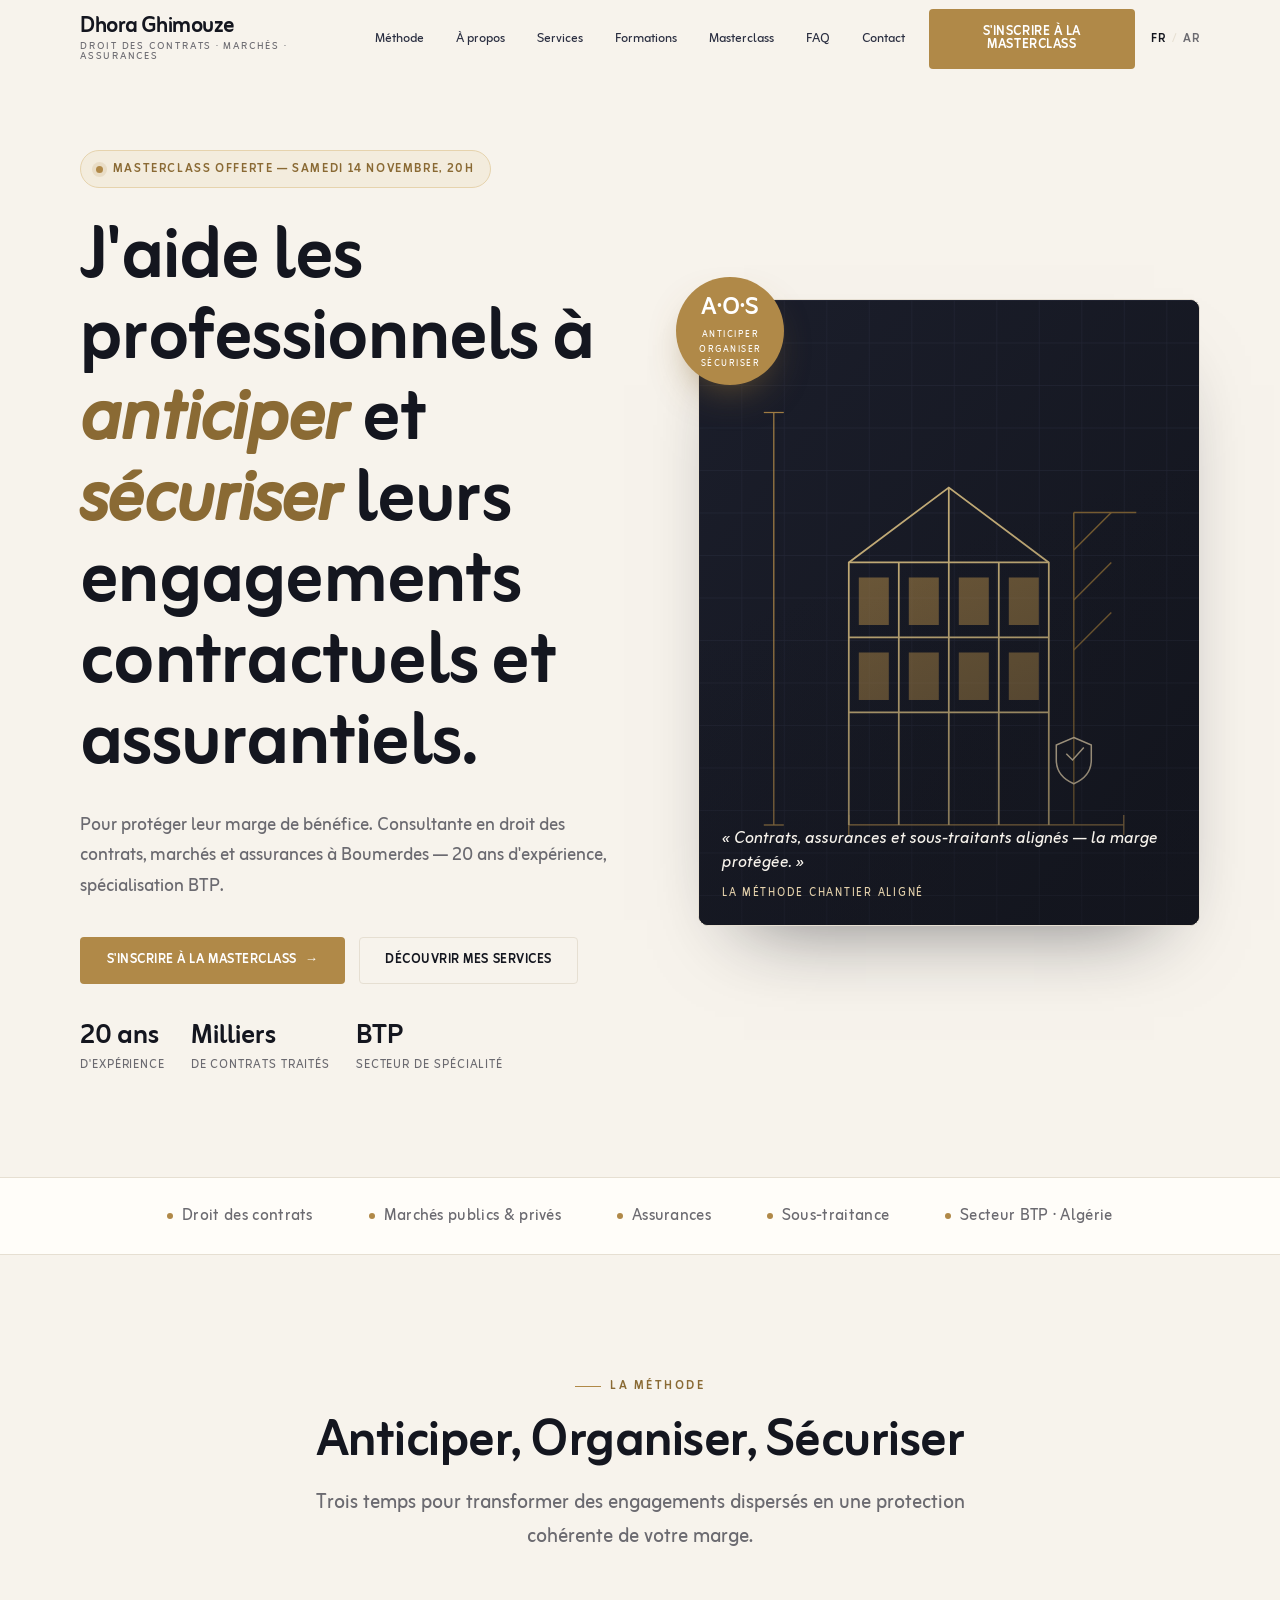
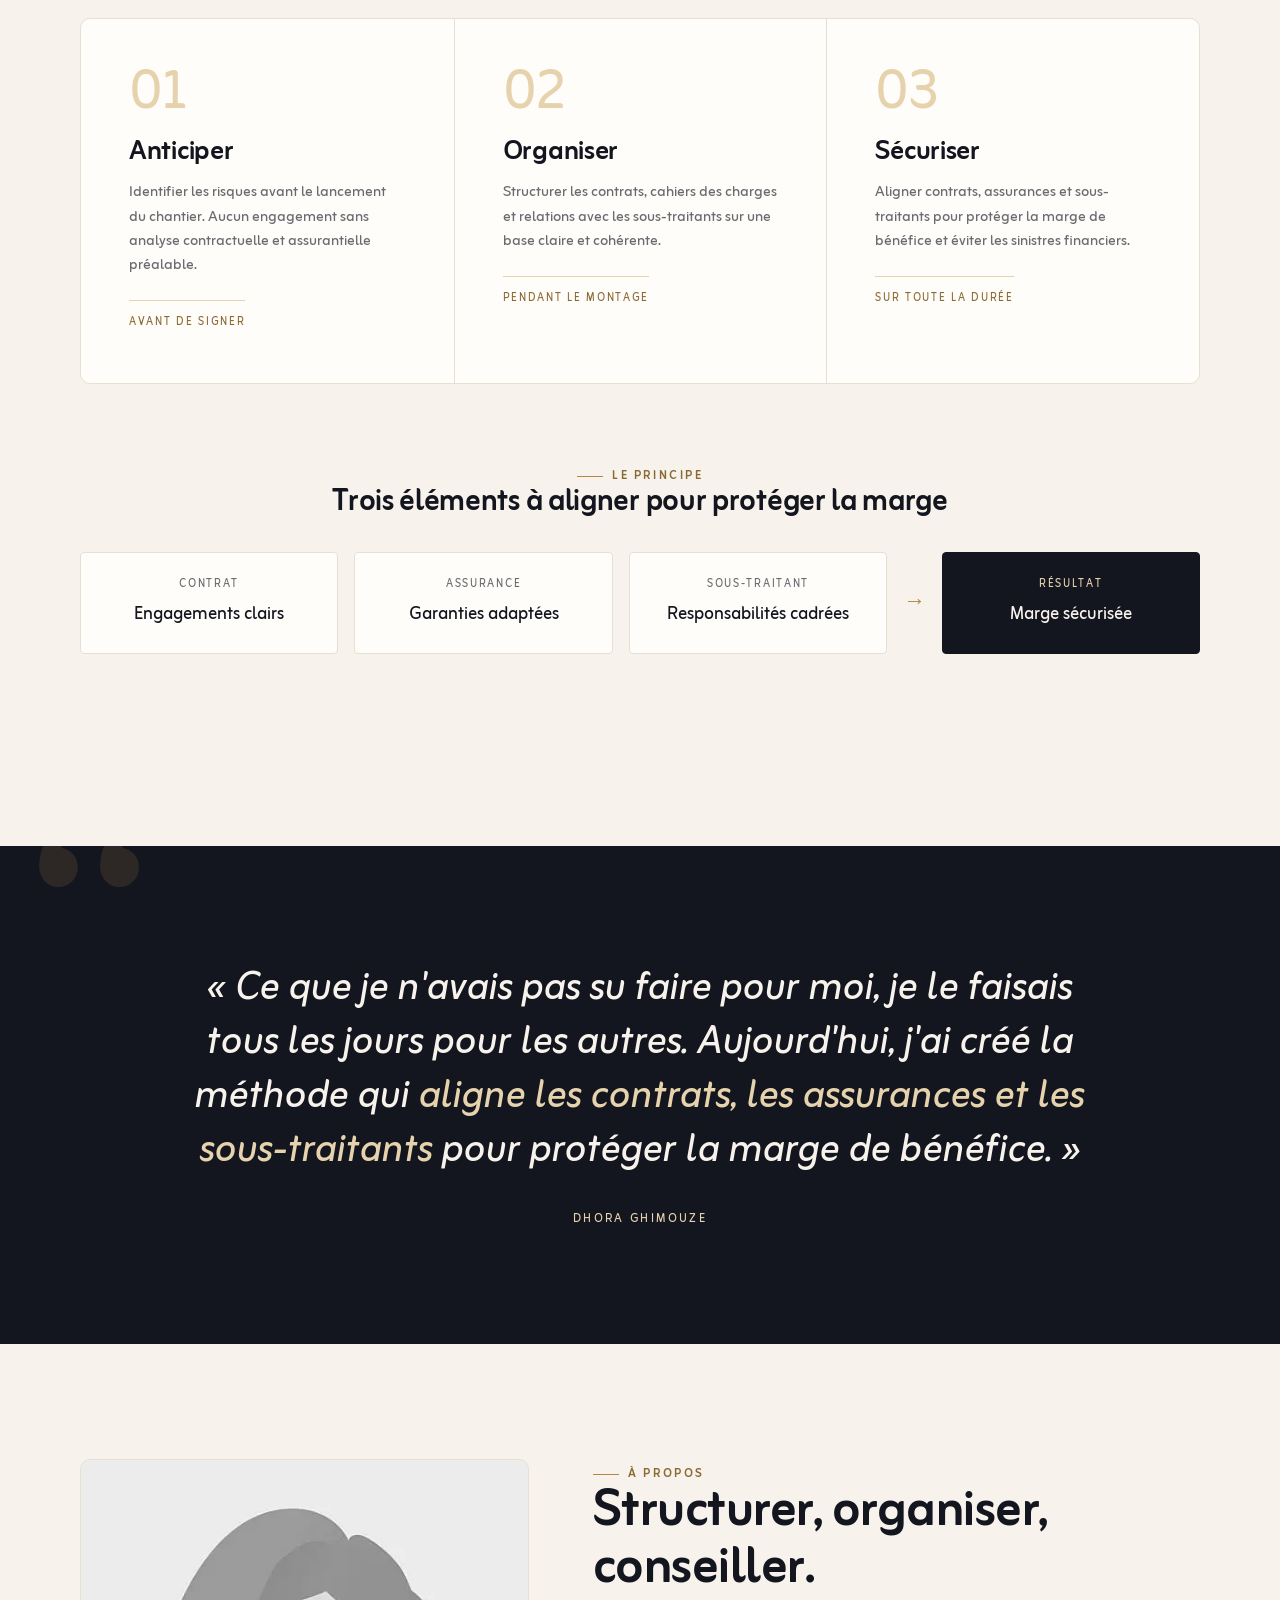
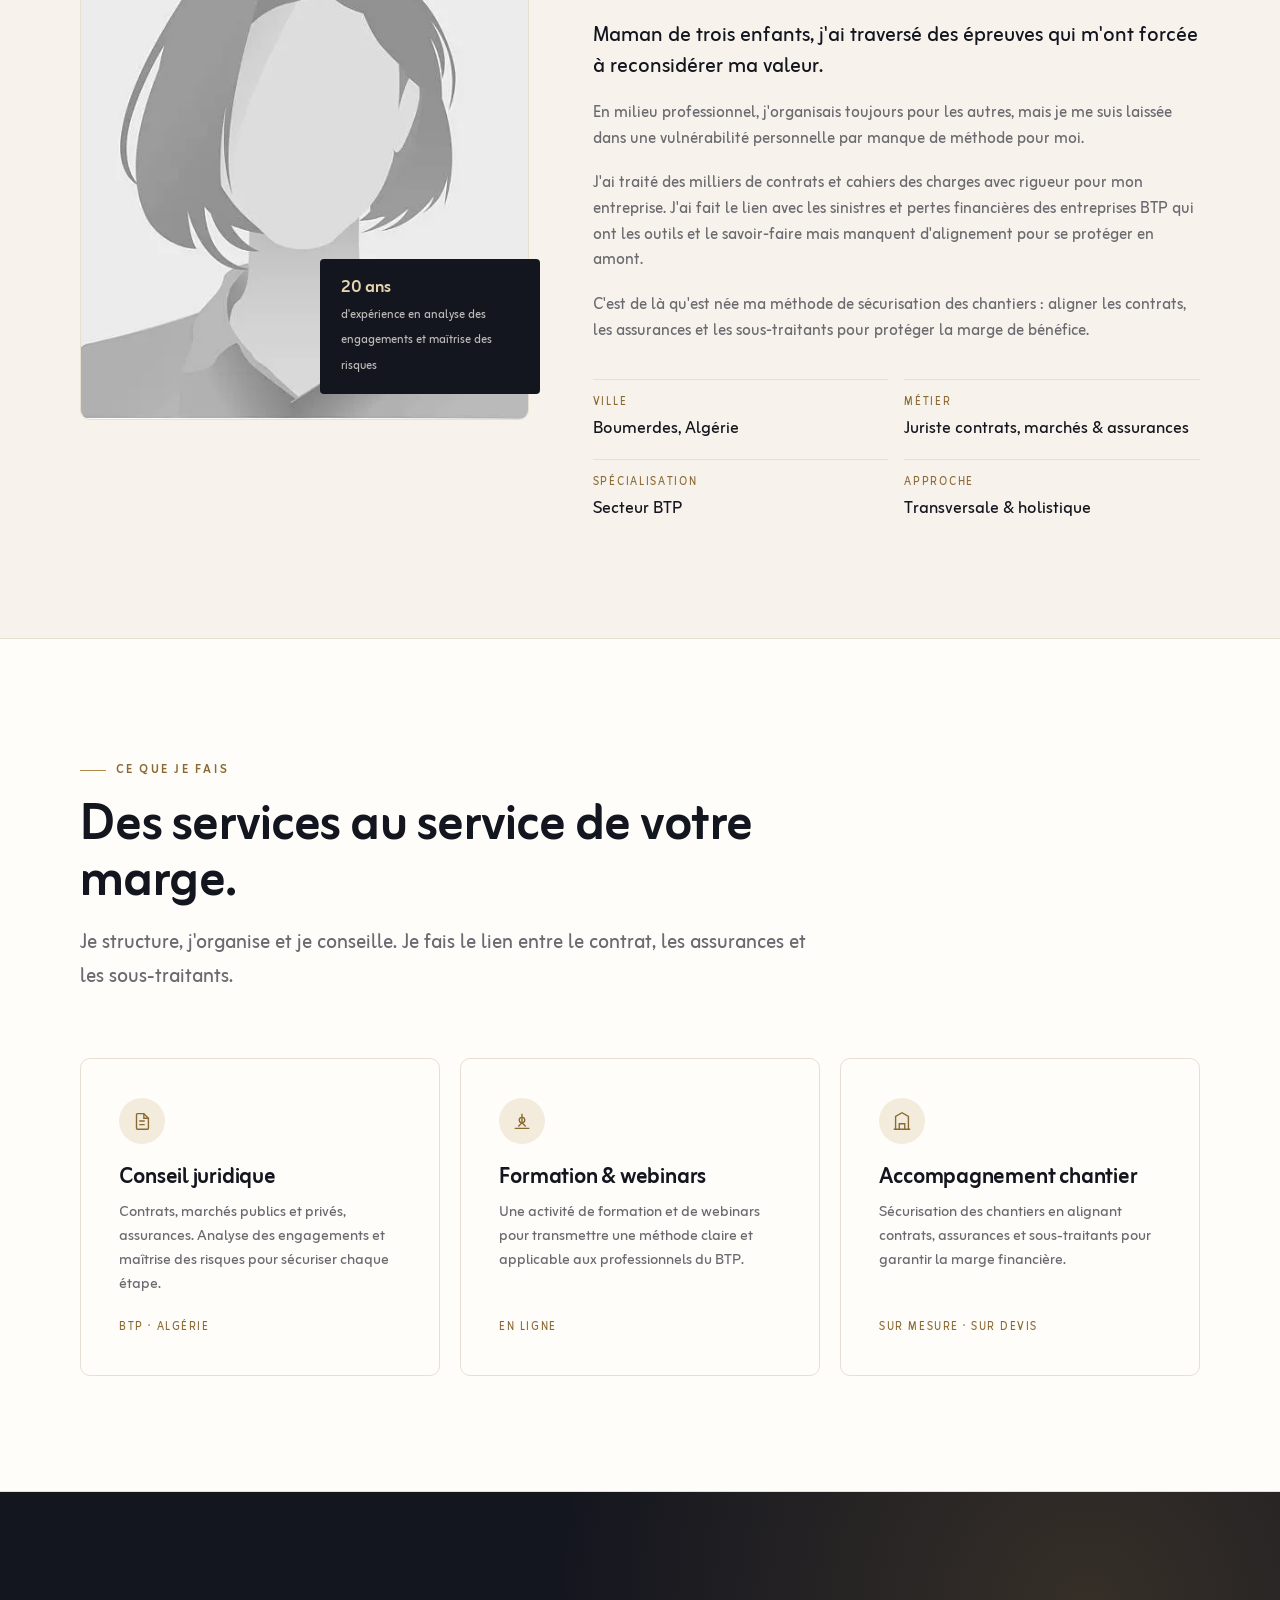
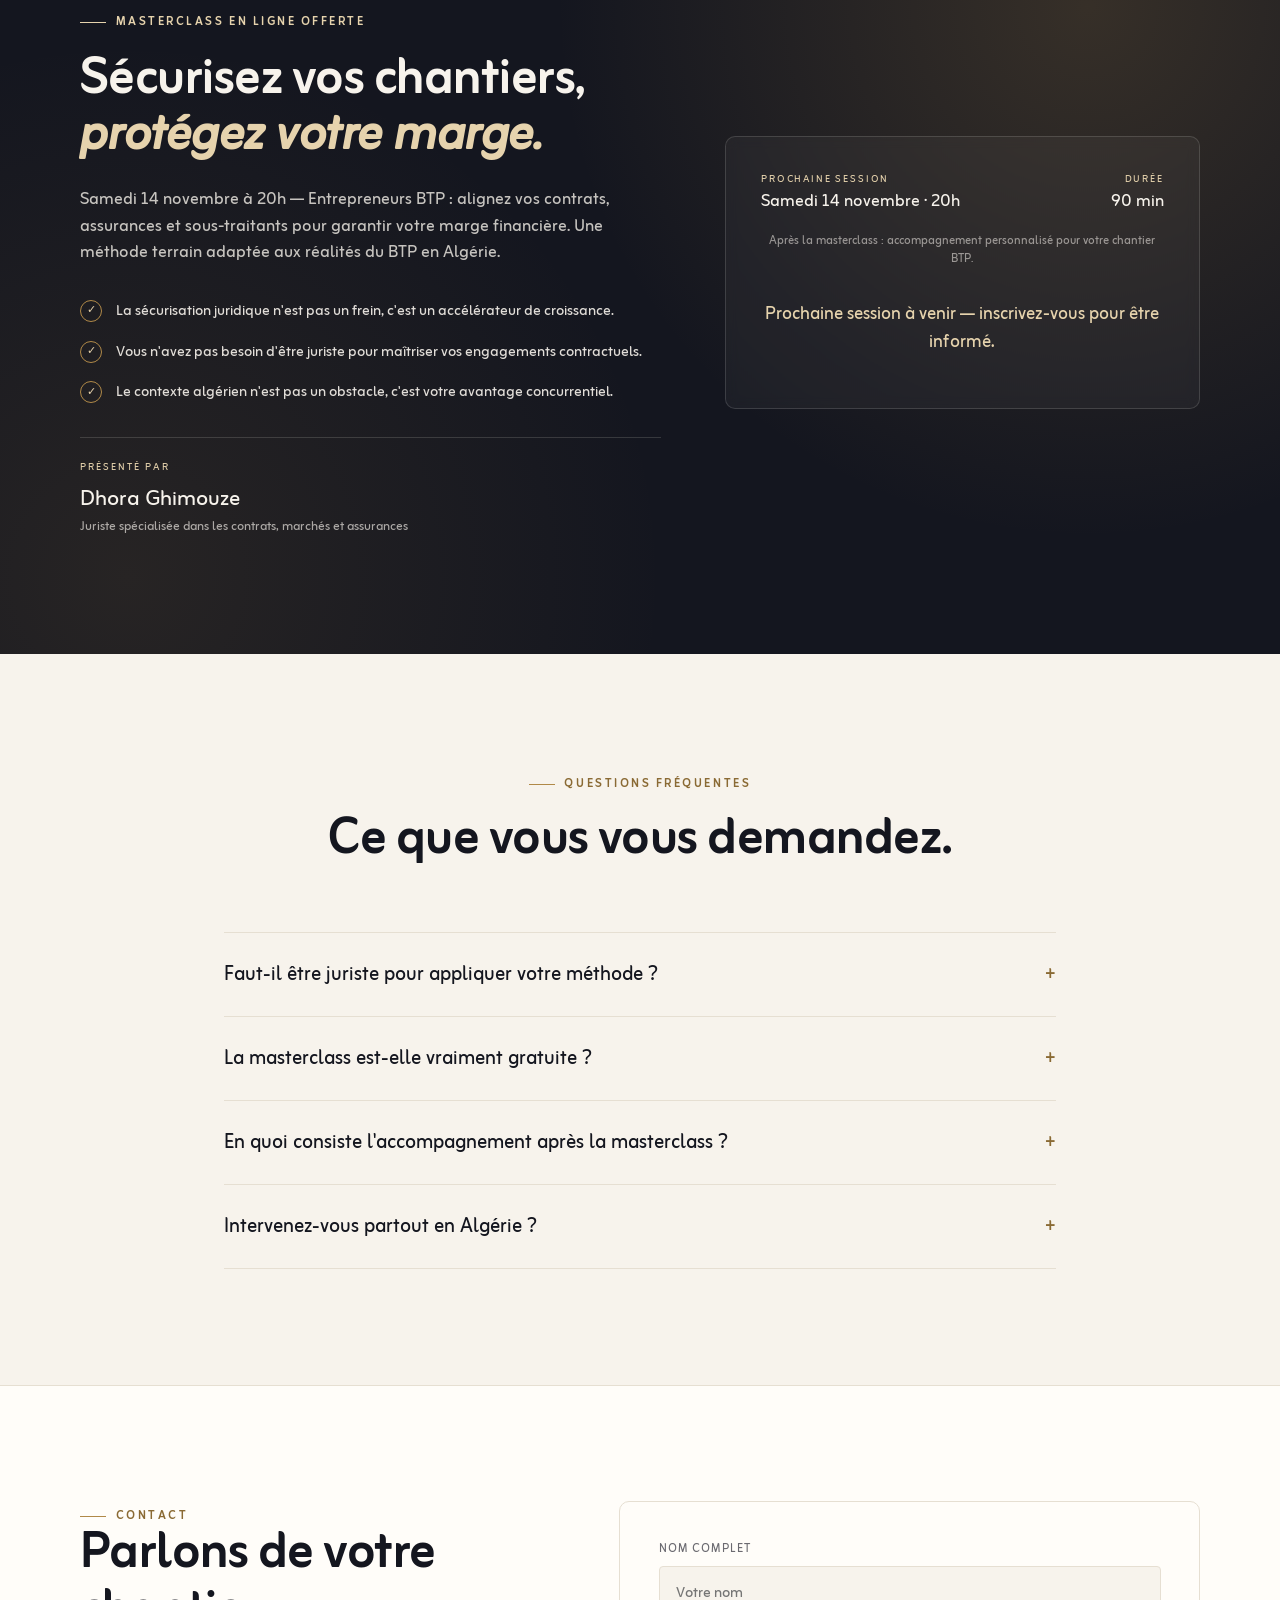
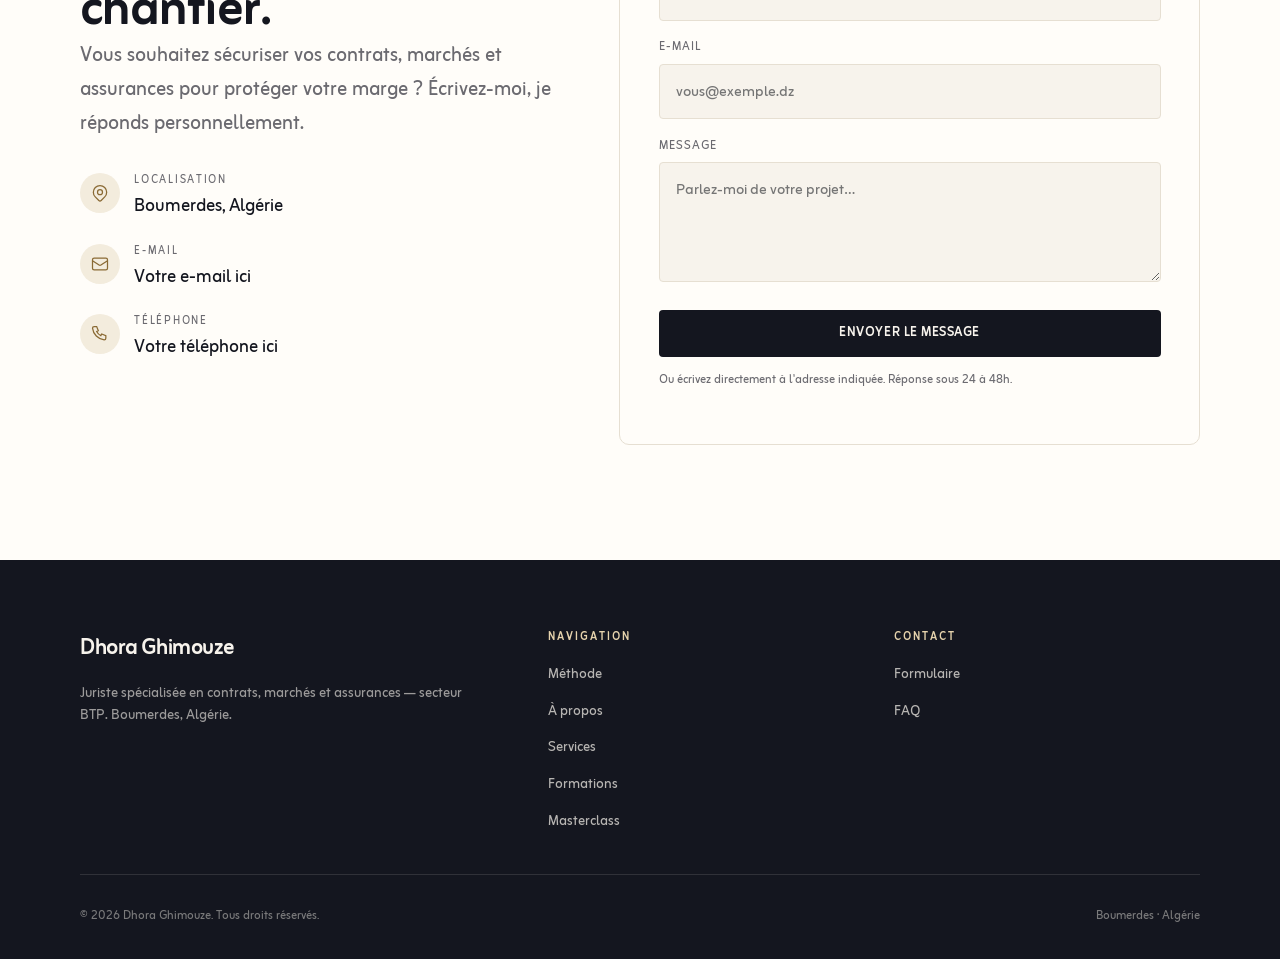
==== index.html @ 2c088ec6 "Initial commit: Dhora Ghimouze website (FR/AR)" ====
<!DOCTYPE html>
<html lang="fr">
<head>
  <meta charset="UTF-8">
  <meta name="viewport" content="width=device-width, initial-scale=1.0">
  <title>Dhora Ghimouze — Juriste contrats, marchés et assurances | Boumerdes, Algérie</title>
  <meta name="description" content="Consultante en droit des contrats, marchés et assurances. 20 ans d'expérience. Méthode Anticiper, Organiser, Sécuriser pour protéger votre marge bénéficiaire dans le BTP.">
  <meta name="author" content="Dhora Ghimouze">
  <meta name="robots" content="index, follow">

  <!-- Open Graph -->
  <meta property="og:type" content="website">
  <meta property="og:locale" content="fr_FR">
  <meta property="og:title" content="Dhora Ghimouze — Juriste contrats, marchés et assurances">
  <meta property="og:description" content="Consultante en droit des contrats, marchés et assurances. 20 ans d'expérience. Méthode Anticiper, Organiser, Sécuriser pour protéger votre marge dans le BTP.">
  <meta property="og:url" content="https://dhora-website.pages.dev/">
  <meta property="og:site_name" content="Dhora Ghimouze">

  <!-- Twitter -->
  <meta name="twitter:card" content="summary_large_image">
  <meta name="twitter:title" content="Dhora Ghimouze — Juriste contrats, marchés et assurances">
  <meta name="twitter:description" content="Consultante en droit des contrats, marchés et assurances. 20 ans d'expérience. Méthode terrain pour le BTP.">

  <link rel="alternate" hreflang="fr" href="index.html">
  <link rel="alternate" hreflang="ar" href="ar.html">

  <link rel="preconnect" href="https://fonts.googleapis.com">
  <link rel="preconnect" href="https://fonts.gstatic.com" crossorigin>
  <link href="https://fonts.googleapis.com/css2?family=Zain:ital,wght@0,200;0,300;0,400;0,700;0,800;0,900;1,300;1,400&display=swap" rel="stylesheet">
  <link rel="stylesheet" href="css/style.css">
  <link rel="icon" type="image/svg+xml" href="data:image/svg+xml,%3Csvg xmlns='http://www.w3.org/2000/svg' viewBox='0 0 100 100'%3E%3Crect width='100' height='100' rx='14' fill='%2314161f'/%3E%3Ctext x='50' y='50' text-anchor='middle' dominant-baseline='central' font-family='Georgia,serif' font-size='58' fill='%23b08948'%3ED%3C/text%3E%3C/svg%3E">

  <script type="application/ld+json">
  {
    "@context": "https://schema.org",
    "@type": "LegalService",
    "name": "Dhora Ghimouze",
    "description": "Consultante en droit des contrats, marchés et assurances. 20 ans d'expérience. Spécialisation secteur BTP. Méthode Anticiper, Organiser, Sécuriser.",
    "url": "https://dhora-website.pages.dev/",
    "address": { "@type": "PostalAddress", "addressLocality": "Boumerdes", "addressCountry": "DZ" },
    "areaServed": "DZ",
    "founder": {
      "@type": "Person",
      "name": "Dhora Ghimouze",
      "jobTitle": "Juriste spécialisée en contrats, marchés et assurances"
    }
  }
  </script>
</head>
<body>

  <a href="#main" class="sr-only">Aller au contenu principal</a>

  <!-- ================= HEADER ================= -->
  <header class="site-header" id="site-header">
    <div class="wrap">
      <div class="nav-inner">
        <a href="#top" class="brand" aria-label="Dhora Ghimouze — accueil">
          <span class="brand-name">Dhora Ghimouze</span>
          <span class="brand-tag">Droit des contrats · Marchés · Assurances</span>
        </a>

        <nav class="nav-links" aria-label="Navigation principale">
          <a href="#methode">Méthode</a>
          <a href="#apropos">À propos</a>
          <a href="#services">Services</a>
          <a href="formations.html">Formations</a>
          <a href="#masterclass">Masterclass</a>
          <a href="#faq">FAQ</a>
          <a href="#contact">Contact</a>
        </nav>

        <div class="nav-actions">
          <a href="#masterclass" class="btn btn-gold nav-cta">S'inscrire à la masterclass</a>
          <div class="lang-switch" role="group" aria-label="Langue / اللغة">
            <span class="lang active" aria-current="true">FR</span>
            <span class="lang-sep" aria-hidden="true">/</span>
            <a href="ar.html" class="lang" lang="ar" hreflang="ar">AR</a>
          </div>
          <button class="menu-toggle" id="menu-open" aria-label="Ouvrir le menu" aria-expanded="false" aria-controls="mobile-menu">
            <svg width="22" height="22" fill="none" stroke="currentColor" stroke-width="1.6" viewBox="0 0 24 24"><path stroke-linecap="round" d="M4 7h16M4 12h16M4 17h16"/></svg>
          </button>
        </div>
      </div>
    </div>
  </header>

  <!-- ================= MOBILE MENU ================= -->
  <div class="mobile-menu" id="mobile-menu" aria-hidden="true">
    <div class="mobile-menu-inner">
      <button class="mobile-close" id="menu-close" aria-label="Fermer le menu">
        <svg width="22" height="22" fill="none" stroke="currentColor" stroke-width="1.6" viewBox="0 0 24 24"><path stroke-linecap="round" d="M6 6l12 12M18 6L6 18"/></svg>
      </button>
      <nav aria-label="Navigation mobile">
        <a href="#methode">Méthode <span aria-hidden="true">→</span></a>
        <a href="#apropos">À propos <span aria-hidden="true">→</span></a>
        <a href="#services">Services <span aria-hidden="true">→</span></a>
        <a href="formations.html">Formations <span aria-hidden="true">→</span></a>
        <a href="#masterclass">Masterclass <span aria-hidden="true">→</span></a>
        <a href="#faq">FAQ <span aria-hidden="true">→</span></a>
        <a href="#contact">Contact <span aria-hidden="true">→</span></a>
      </nav>
      <div class="mobile-foot">
        <a href="#masterclass" class="btn btn-gold btn-block" data-close> S'inscrire à la masterclass</a>
        <div class="lang-switch" style="margin-top:1.4rem" role="group" aria-label="Langue / اللغة">
          <span class="lang active" aria-current="true">FR</span>
          <span class="lang-sep" aria-hidden="true">/</span>
          <a href="ar.html" class="lang" lang="ar" hreflang="ar">AR</a>
        </div>
        <p style="margin-top:1.4rem">Boumerdes · Algérie</p>
      </div>
    </div>
  </div>

  <main id="main">
    <span id="top"></span>

    <!-- ================= HERO ================= -->
    <section class="hero">
      <div class="wrap">
        <div class="hero-grid">
          <div class="hero-copy">
            <span class="hero-badge"><span class="dot"></span> Masterclass offerte — samedi 14 novembre, 20h</span>
            <h1>J'aide les professionnels à <em>anticiper</em> et <em>sécuriser</em> leurs engagements contractuels et assurantiels.</h1>
            <p class="hero-lead">Pour protéger leur marge de bénéfice. Consultante en droit des contrats, marchés et assurances à Boumerdes — 20 ans d'expérience, spécialisation BTP.</p>
            <div class="hero-actions">
              <a href="#masterclass" class="btn btn-gold">S'inscrire à la masterclass <span class="arrow" aria-hidden="true">→</span></a>
              <a href="#services" class="btn btn-ghost">Découvrir mes services</a>
            </div>
            <div class="hero-meta">
              <div class="hero-stat"><strong>20 ans</strong><span>d'expérience</span></div>
              <div class="hero-stat"><strong>Milliers</strong><span>de contrats traités</span></div>
              <div class="hero-stat"><strong>BTP</strong><span>secteur de spécialité</span></div>
            </div>
          </div>

          <div class="hero-visual">
            <div class="seal"><strong>A·O·S</strong><span>Anticiper<br>Organiser<br>Sécuriser</span></div>
            <div class="frame">
              <!-- Custom SVG architectural blueprint (no external image) -->
              <svg viewBox="0 0 400 500" width="100%" height="100%" role="img" aria-label="Dessin technique d'architecture évoquant la sécurisation des chantiers" preserveAspectRatio="xMidYMid slice">
                <defs>
                  <linearGradient id="bg" x1="0" y1="0" x2="1" y2="1">
                    <stop offset="0" stop-color="#1b1e2b"/>
                    <stop offset="1" stop-color="#12141c"/>
                  </linearGradient>
                  <pattern id="grid" width="34" height="34" patternUnits="userSpaceOnUse">
                    <path d="M34 0H0V34" fill="none" stroke="#2a2e40" stroke-width="1"/>
                  </pattern>
                </defs>
                <rect width="400" height="500" fill="url(#bg)"/>
                <rect width="400" height="500" fill="url(#grid)" opacity="0.55"/>

                <!-- dimension / measurement lines -->
                <g stroke="#b08948" stroke-width="1" opacity="0.9">
                  <line x1="60" y1="90" x2="60" y2="420"/>
                  <line x1="52" y1="90" x2="68" y2="90"/>
                  <line x1="52" y1="420" x2="68" y2="420"/>
                  <line x1="120" y1="420" x2="340" y2="420"/>
                  <line x1="120" y1="412" x2="120" y2="428"/>
                  <line x1="340" y1="412" x2="340" y2="428"/>
                </g>

                <!-- building elevation -->
                <g stroke="#c9b17a" stroke-width="1.4" fill="none" opacity="0.95">
                  <path d="M120 420 V210 L200 150 L280 210 V420"/>
                  <path d="M120 210 H280"/>
                  <path d="M200 150 V420"/>
                  <path d="M120 270 H280"/>
                  <path d="M120 330 H280"/>
                  <path d="M160 210 V420"/>
                  <path d="M240 210 V420"/>
                </g>
                <!-- windows -->
                <g fill="#b08948" opacity="0.55">
                  <rect x="128" y="222" width="24" height="38"/>
                  <rect x="168" y="222" width="24" height="38"/>
                  <rect x="208" y="222" width="24" height="38"/>
                  <rect x="248" y="222" width="24" height="38"/>
                  <rect x="128" y="282" width="24" height="38"/>
                  <rect x="168" y="282" width="24" height="38"/>
                  <rect x="208" y="282" width="24" height="38"/>
                  <rect x="248" y="282" width="24" height="38"/>
                </g>
                <!-- crane -->
                <g stroke="#8a6a34" stroke-width="1.2" fill="none" opacity="0.85">
                  <path d="M300 420 V170"/>
                  <path d="M300 170 H350"/>
                  <path d="M300 200 L330 170"/>
                  <path d="M300 240 L330 210"/>
                  <path d="M300 280 L330 250"/>
                </g>
                <!-- contract / shield motif -->
                <g stroke="#e6d3ad" stroke-width="1.2" fill="none" opacity="0.9">
                  <path d="M300 350 l14 6 v12 c0 10 -7 16 -14 19 c-7 -3 -14 -9 -14 -19 v-12 z"/>
                  <path d="M294 363 l5 5 l9 -10"/>
                </g>
              </svg>
              <div class="caption">
                <div class="q">« Contrats, assurances et sous-traitants alignés — la marge protégée. »</div>
                <div class="a">La méthode Chantier Aligné</div>
              </div>
            </div>
          </div>
        </div>
      </div>
    </section>

    <!-- ================= STRIP ================= -->
    <div class="strip">
      <div class="wrap">
        <span class="strip-item">Droit des contrats</span>
        <span class="strip-item">Marchés publics &amp; privés</span>
        <span class="strip-item">Assurances</span>
        <span class="strip-item">Sous-traitance</span>
        <span class="strip-item">Secteur BTP · Algérie</span>
      </div>
    </div>
    <!-- ================= METHOD ================= -->
    <section class="section" id="methode">
      <div class="wrap">
        <div class="section-head center reveal">
          <span class="eyebrow">La méthode</span>
          <h2>Anticiper, Organiser, Sécuriser</h2>
          <p class="lede">Trois temps pour transformer des engagements dispersés en une protection cohérente de votre marge.</p>
        </div>

        <div class="pillars reveal">
          <div class="pillar">
            <div class="num">01</div>
            <h3>Anticiper</h3>
            <p>Identifier les risques avant le lancement du chantier. Aucun engagement sans analyse contractuelle et assurantielle préalable.</p>
            <span class="tag">Avant de signer</span>
          </div>
          <div class="pillar">
            <div class="num">02</div>
            <h3>Organiser</h3>
            <p>Structurer les contrats, cahiers des charges et relations avec les sous-traitants sur une base claire et cohérente.</p>
            <span class="tag">Pendant le montage</span>
          </div>
          <div class="pillar">
            <div class="num">03</div>
            <h3>Sécuriser</h3>
            <p>Aligner contrats, assurances et sous-traitants pour protéger la marge de bénéfice et éviter les sinistres financiers.</p>
            <span class="tag">Sur toute la durée</span>
          </div>
        </div>

        <!-- Alignment diagram -->
        <div class="section-tight">
          <div class="section-head center reveal" style="margin-bottom:2rem">
            <span class="eyebrow">Le principe</span>
            <h3 style="font-size:clamp(1.4rem,2.4vw,1.9rem)">Trois éléments à aligner pour protéger la marge</h3>
          </div>
          <div class="diagram reveal">
            <div class="diagram-node"><div class="k">Contrat</div><div class="v">Engagements clairs</div></div>
            <div class="diagram-node"><div class="k">Assurance</div><div class="v">Garanties adaptées</div></div>
            <div class="diagram-node"><div class="k">Sous-traitant</div><div class="v">Responsabilités cadrées</div></div>
            <div class="diagram-arrow" aria-hidden="true">→</div>
            <div class="diagram-node result"><div class="k">Résultat</div><div class="v">Marge sécurisée</div></div>
          </div>
        </div>
      </div>
    </section>

    <!-- ================= QUOTE BAND ================= -->
    <section class="section quote-band">
      <div class="wrap">
        <blockquote class="reveal">
          « Ce que je n'avais pas su faire pour moi, je le faisais tous les jours pour les autres. Aujourd'hui, j'ai créé la méthode qui <em>aligne les contrats, les assurances et les sous-traitants</em> pour protéger la marge de bénéfice. »
        </blockquote>
        <div class="attr reveal">Dhora Ghimouze</div>
      </div>
    </section>

    <!-- ================= ABOUT ================= -->
    <section class="section" id="apropos">
      <div class="wrap">
        <div class="about-grid">
          <div class="portrait reveal">
            <div class="img-wrap">
              <img src="assets/portrait.webp" alt="Portrait de Dhora Ghimouze" loading="lazy" width="608" height="608">
            </div>
            <div class="badge">
              <strong>20 ans</strong>
              <span>d'expérience en analyse des engagements et maîtrise des risques</span>
            </div>
          </div>

          <div class="about-copy reveal">
            <span class="eyebrow">À propos</span>
            <h2>Structurer, organiser, conseiller.</h2>
            <p class="lead-in">Maman de trois enfants, j'ai traversé des épreuves qui m'ont forcée à reconsidérer ma valeur.</p>
            <p>En milieu professionnel, j'organisais toujours pour les autres, mais je me suis laissée dans une vulnérabilité personnelle par manque de méthode pour moi.</p>
            <p>J'ai traité des milliers de contrats et cahiers des charges avec rigueur pour mon entreprise. J'ai fait le lien avec les sinistres et pertes financières des entreprises BTP qui ont les outils et le savoir-faire mais manquent d'alignement pour se protéger en amont.</p>
            <p>C'est de là qu'est née ma méthode de sécurisation des chantiers : aligner les contrats, les assurances et les sous-traitants pour protéger la marge de bénéfice.</p>

            <div class="about-facts">
              <div class="fact"><div class="k">Ville</div><div class="v">Boumerdes, Algérie</div></div>
              <div class="fact"><div class="k">Métier</div><div class="v">Juriste contrats, marchés &amp; assurances</div></div>
              <div class="fact"><div class="k">Spécialisation</div><div class="v">Secteur BTP</div></div>
              <div class="fact"><div class="k">Approche</div><div class="v">Transversale &amp; holistique</div></div>
            </div>
          </div>
        </div>
      </div>
    </section>
    <!-- ================= SERVICES ================= -->
    <section class="section" id="services" style="background:var(--paper);border-top:1px solid var(--line);border-bottom:1px solid var(--line)">
      <div class="wrap">
        <div class="section-head reveal">
          <span class="eyebrow">Ce que je fais</span>
          <h2>Des services au service de votre marge.</h2>
          <p class="lede" style="margin-left:0">Je structure, j'organise et je conseille. Je fais le lien entre le contrat, les assurances et les sous-traitants.</p>
        </div>

        <div class="services">
          <article class="service reveal">
            <div class="ico" aria-hidden="true">
              <svg width="22" height="22" fill="none" stroke="currentColor" stroke-width="1.5" viewBox="0 0 24 24"><path d="M9 12h6M9 16h6M7 4h7l5 5v11a1 1 0 01-1 1H7a1 1 0 01-1-1V5a1 1 0 011-1z"/><path d="M14 4v5h5"/></svg>
            </div>
            <h3>Conseil juridique</h3>
            <p>Contrats, marchés publics et privés, assurances. Analyse des engagements et maîtrise des risques pour sécuriser chaque étape.</p>
            <div class="foot">BTP · Algérie</div>
          </article>

          <article class="service reveal">
            <div class="ico" aria-hidden="true">
              <svg width="22" height="22" fill="none" stroke="currentColor" stroke-width="1.5" viewBox="0 0 24 24"><path d="M12 14l4 4M12 14L8 18M12 14V4M4 20h16"/><path d="M12 14a3 3 0 100-6 3 3 0 000 6z"/></svg>
            </div>
            <h3>Formation &amp; webinars</h3>
            <p>Une activité de formation et de webinars pour transmettre une méthode claire et applicable aux professionnels du BTP.</p>
            <div class="foot">En ligne</div>
          </article>

          <article class="service reveal">
            <div class="ico" aria-hidden="true">
              <svg width="22" height="22" fill="none" stroke="currentColor" stroke-width="1.5" viewBox="0 0 24 24"><path d="M3 21h18M5 21V7l7-4 7 4v14M9 21v-6h6v6"/><path d="M9 11h.01M15 11h.01"/></svg>
            </div>
            <h3>Accompagnement chantier</h3>
            <p>Sécurisation des chantiers en alignant contrats, assurances et sous-traitants pour garantir la marge financière.</p>
            <div class="foot">Sur mesure · Sur devis</div>
          </article>
        </div>
      </div>
    </section>

    <!-- ================= MASTERCLASS ================= -->
    <section class="section masterclass" id="masterclass">
      <div class="wrap">
        <div class="mc-grid">
          <div class="reveal">
            <span class="eyebrow">Masterclass en ligne offerte</span>
            <h2>Sécurisez vos chantiers, <em>protégez votre marge.</em></h2>
            <p class="mc-lead">Samedi 14 novembre à 20h — Entrepreneurs BTP : alignez vos contrats, assurances et sous-traitants pour garantir votre marge financière. Une méthode terrain adaptée aux réalités du BTP en Algérie.</p>

            <ul class="learn-list">
              <li><span class="ck" aria-hidden="true">✓</span> La sécurisation juridique n'est pas un frein, c'est un accélérateur de croissance.</li>
              <li><span class="ck" aria-hidden="true">✓</span> Vous n'avez pas besoin d'être juriste pour maîtriser vos engagements contractuels.</li>
              <li><span class="ck" aria-hidden="true">✓</span> Le contexte algérien n'est pas un obstacle, c'est votre avantage concurrentiel.</li>
            </ul>

            <div class="mc-presenter">
              <div class="k">Présenté par</div>
              <div class="n">Dhora Ghimouze</div>
              <div class="r">Juriste spécialisée dans les contrats, marchés et assurances</div>
            </div>
          </div>

          <div class="mc-card reveal">
            <div class="mc-date">
              <div>
                <div class="label">Prochaine session</div>
                <div class="when">Samedi 14 novembre · 20h</div>
              </div>
              <div style="text-align:right">
                <div class="label">Durée</div>
                <div class="when">90 min</div>
              </div>
            </div>

            <div class="countdown" id="countdown" aria-label="Temps restant avant la masterclass">
              <div class="cd-cell"><div class="n" data-cd="d">00</div><div class="u">Jours</div></div>
              <div class="cd-cell"><div class="n" data-cd="h">00</div><div class="u">Heures</div></div>
              <div class="cd-cell"><div class="n" data-cd="m">00</div><div class="u">Min</div></div>
              <div class="cd-cell"><div class="n" data-cd="s">00</div><div class="u">Sec</div></div>
            </div>

            <a href="https://dhoraghimouze.systeme.io/inscription-11-2026" target="_blank" rel="noopener" class="btn btn-gold btn-block" id="mc-register">S'inscrire à la conférence <span class="arrow" aria-hidden="true">→</span></a>
            <p class="mc-note">Après la masterclass : accompagnement personnalisé pour votre chantier BTP.</p>
            <div class="mc-finished" id="mc-finished" hidden>Prochaine session à venir — inscrivez-vous pour être informé.</div>
          </div>
        </div>
      </div>
    </section>

    <!-- ================= FAQ ================= -->
    <section class="section" id="faq">
      <div class="wrap">
        <div class="section-head center reveal">
          <span class="eyebrow">Questions fréquentes</span>
          <h2>Ce que vous vous demandez.</h2>
        </div>

        <div class="faq reveal">
          <div class="faq-item">
            <button class="faq-q" aria-expanded="false">Faut-il être juriste pour appliquer votre méthode ?<span class="plus" aria-hidden="true">+</span></button>
            <div class="faq-a"><div class="faq-a-inner">Non. Ma méthode est justement conçue pour rendre les sujets contractuels et assurantiels accessibles aux dirigeants et responsables BTP, sans jargon inutile.</div></div>
          </div>
          <div class="faq-item">
            <button class="faq-q" aria-expanded="false">La masterclass est-elle vraiment gratuite ?<span class="plus" aria-hidden="true">+</span></button>
            <div class="faq-a"><div class="faq-a-inner">Oui, la masterclass en ligne est offerte. Elle dure 90 minutes et se tient le samedi 14 novembre à 20h.</div></div>
          </div>
          <div class="faq-item">
            <button class="faq-q" aria-expanded="false">En quoi consiste l'accompagnement après la masterclass ?<span class="plus" aria-hidden="true">+</span></button>
            <div class="faq-a"><div class="faq-a-inner">Un accompagnement personnalisé pour votre chantier : alignement des contrats, des assurances et des sous-traitants afin de sécuriser votre marge bénéficiaire. Sur devis selon votre projet.</div></div>
          </div>
          <div class="faq-item">
            <button class="faq-q" aria-expanded="false">Intervenez-vous partout en Algérie ?<span class="plus" aria-hidden="true">+</span></button>
            <div class="faq-a"><div class="faq-a-inner">Je suis basée à Boumerdes et j'interviens sur place comme à distance (visioconférence) pour les entreprises du BTP en Algérie.</div></div>
          </div>
        </div>
      </div>
    </section>
    <!-- ================= CONTACT ================= -->
    <section class="section" id="contact" style="background:var(--paper);border-top:1px solid var(--line)">
      <div class="wrap">
        <div class="contact-grid">
          <div class="reveal">
            <span class="eyebrow">Contact</span>
            <h2>Parlons de votre chantier.</h2>
            <p class="lede" style="margin-left:0">Vous souhaitez sécuriser vos contrats, marchés et assurances pour protéger votre marge ? Écrivez-moi, je réponds personnellement.</p>
            <ul class="contact-list">
              <li>
                <span class="ico" aria-hidden="true"><svg width="20" height="20" fill="none" stroke="currentColor" stroke-width="1.5" viewBox="0 0 24 24"><path d="M17.7 16.7L13.4 21a2 2 0 01-2.8 0l-4.3-4.3a8 8 0 1111.4 0z"/><circle cx="12" cy="11" r="3"/></svg></span>
                <div><div class="k">Localisation</div><div class="v">Boumerdes, Algérie</div></div>
              </li>
              <li>
                <span class="ico" aria-hidden="true"><svg width="20" height="20" fill="none" stroke="currentColor" stroke-width="1.5" viewBox="0 0 24 24"><path d="M3 8l7.9 5.3a2 2 0 002.2 0L21 8M5 19h14a2 2 0 002-2V7a2 2 0 00-2-2H5a2 2 0 00-2 2v10a2 2 0 002 2z"/></svg></span>
                <div><div class="k">E-mail</div><div class="v" id="contact-email">Votre e-mail ici</div></div>
              </li>
              <li>
                <span class="ico" aria-hidden="true"><svg width="20" height="20" fill="none" stroke="currentColor" stroke-width="1.5" viewBox="0 0 24 24"><path d="M3 5a2 2 0 012-2h3l2 5-2 1a11 11 0 005 5l1-2 5 2v3a2 2 0 01-2 2A16 16 0 013 5z"/></svg></span>
                <div><div class="k">Téléphone</div><div class="v" id="contact-phone">Votre téléphone ici</div></div>
              </li>
            </ul>
          </div>

          <div class="reveal">
            <div class="contact-card">
              <form id="contact-form" novalidate>
                <div class="field">
                  <label for="cf-name">Nom complet</label>
                  <input id="cf-name" name="name" type="text" required autocomplete="name" placeholder="Votre nom">
                </div>
                <div class="field">
                  <label for="cf-email">E-mail</label>
                  <input id="cf-email" name="email" type="email" required autocomplete="email" placeholder="vous@exemple.dz">
                </div>
                <div class="field">
                  <label for="cf-msg">Message</label>
                  <textarea id="cf-msg" name="message" required placeholder="Parlez-moi de votre projet…"></textarea>
                </div>
                <button type="submit" class="btn btn-dark btn-block">Envoyer le message</button>
                <p class="form-success" id="form-success">Merci ! Votre message a bien été préparé — votre logiciel e-mail va s'ouvrir.</p>
                <p class="form-note">Ou écrivez directement à l'adresse indiquée. Réponse sous 24 à 48h.</p>
              </form>
            </div>
          </div>
        </div>
      </div>
    </section>
  </main>

  <!-- ================= FOOTER ================= -->
  <footer class="site-footer">
    <div class="wrap">
      <div class="footer-grid">
        <div class="footer-brand">
          <div class="brand-name">Dhora Ghimouze</div>
          <p>Juriste spécialisée en contrats, marchés et assurances — secteur BTP. Boumerdes, Algérie.</p>
        </div>
        <div class="footer-col">
          <h4>Navigation</h4>
          <ul>
            <li><a href="#methode">Méthode</a></li>
            <li><a href="#apropos">À propos</a></li>
            <li><a href="#services">Services</a></li>
            <li><a href="formations.html">Formations</a></li>
            <li><a href="#masterclass">Masterclass</a></li>
          </ul>
        </div>
        <div class="footer-col">
          <h4>Contact</h4>
          <ul>
            <li><a href="#contact">Formulaire</a></li>
            <li><a href="#faq">FAQ</a></li>
          </ul>
        </div>
      </div>
      <div class="footer-bottom">
        <span>© 2026 Dhora Ghimouze. Tous droits réservés.</span>
        <span>Boumerdes · Algérie</span>
      </div>
    </div>
  </footer>

  <script>
    // Header scroll state
    const header = document.getElementById('site-header');
    const onScroll = () => header.classList.toggle('scrolled', window.scrollY > 12);
    onScroll(); window.addEventListener('scroll', onScroll, { passive: true });

    // Mobile menu
    const menu = document.getElementById('mobile-menu');
    const openBtn = document.getElementById('menu-open');
    const closeBtn = document.getElementById('menu-close');
    function openMenu() { menu.classList.add('open'); menu.setAttribute('aria-hidden', 'false'); openBtn.setAttribute('aria-expanded', 'true'); document.body.style.overflow = 'hidden'; }
    function closeMenu() { menu.classList.remove('open'); menu.setAttribute('aria-hidden', 'true'); openBtn.setAttribute('aria-expanded', 'false'); document.body.style.overflow = ''; }
    openBtn.addEventListener('click', openMenu);
    closeBtn.addEventListener('click', closeMenu);
    menu.querySelectorAll('a').forEach(a => a.addEventListener('click', closeMenu));
    document.addEventListener('keydown', e => { if (e.key === 'Escape') closeMenu(); });

    // Countdown (14 Nov 2026, 20:00 local)
    const target = new Date('2026-11-14T20:00:00').getTime();
    const cells = { d: document.querySelector('[data-cd="d"]'), h: document.querySelector('[data-cd="h"]'), m: document.querySelector('[data-cd="m"]'), s: document.querySelector('[data-cd="s"]') };
    const cdWrap = document.getElementById('countdown');
    const finished = document.getElementById('mc-finished');
    const register = document.getElementById('mc-register');
    function pad(n) { return String(n).padStart(2, '0'); }
    function tick() {
      const diff = target - Date.now();
      if (diff <= 0) {
        if (cdWrap) cdWrap.style.display = 'none';
        if (finished) finished.hidden = false;
        if (register) register.style.display = 'none';
        return;
      }
      const d = Math.floor(diff / 86400000);
      const h = Math.floor(diff % 86400000 / 3600000);
      const m = Math.floor(diff % 3600000 / 60000);
      const s = Math.floor(diff % 60000 / 1000);
      if (cells.d) cells.d.textContent = pad(d);
      if (cells.h) cells.h.textContent = pad(h);
      if (cells.m) cells.m.textContent = pad(m);
      if (cells.s) cells.s.textContent = pad(s);
    }
    tick(); setInterval(tick, 1000);

    // FAQ accordion
    document.querySelectorAll('.faq-q').forEach(btn => {
      btn.addEventListener('click', () => {
        const item = btn.closest('.faq-item');
        const answer = item.querySelector('.faq-a');
        const isOpen = item.classList.contains('open');
        document.querySelectorAll('.faq-item').forEach(i => {
          i.classList.remove('open');
          i.querySelector('.faq-q').setAttribute('aria-expanded', 'false');
          i.querySelector('.faq-a').style.maxHeight = null;
        });
        if (!isOpen) {
          item.classList.add('open');
          btn.setAttribute('aria-expanded', 'true');
          answer.style.maxHeight = answer.scrollHeight + 'px';
        }
      });
    });

    // Contact form — prepares a mailto (no backend)
    const form = document.getElementById('contact-form');
    form.addEventListener('submit', e => {
      e.preventDefault();
      const name = document.getElementById('cf-name').value.trim();
      const email = document.getElementById('cf-email').value.trim();
      const msg = document.getElementById('cf-msg').value.trim();
      if (!name || !email || !msg) { return; }
      const subject = encodeURIComponent('Demande de contact — ' + name);
      const body = encodeURIComponent(msg + '\n\n— ' + name + '\n' + email);
      // Replace the address below with your real e-mail
      const to = 'contact@exemple.dz';
      window.location.href = 'mailto:' + to + '?subject=' + subject + '&body=' + body;
      document.getElementById('form-success').classList.add('show');
    });

    // Reveal on scroll
    const io = new IntersectionObserver((entries) => {
      entries.forEach(en => { if (en.isIntersecting) { en.target.classList.add('in'); io.unobserve(en.target); } });
    }, { threshold: 0.12 });
    document.querySelectorAll('.reveal').forEach(el => io.observe(el));
  </script>
</body>
</html>
---- css/style.css ----
/* ==========================================================================
   DHORA GHIMOUZE — Premium editorial design system
   Personal brand (no logo). Deep navy + gold + cream.
   ========================================================================== */

/* ---------- Reset / base ---------- */
*, *::before, *::after { box-sizing: border-box; }
html { scroll-behavior: smooth; -webkit-text-size-adjust: 100%; }
body {
  margin: 0;
  font-family: var(--sans);
  background: var(--cream);
  color: var(--ink);
  line-height: 1.6;
  -webkit-font-smoothing: antialiased;
  text-rendering: optimizeLegibility;
}
img { max-width: 100%; display: block; }
a { color: inherit; text-decoration: none; }

/* ---------- Tokens ---------- */
:root {
  --ink: #14161f;
  --ink-2: #1e2130;
  --ink-3: #2a2e40;
  --cream: #f7f3ec;
  --paper: #fffdf9;
  --gold: #b08948;
  --gold-deep: #8a6a34;
  --gold-light: #e6d3ad;
  --gold-wash: #f3ecdd;
  --line: #e6dfd2;
  --muted: #6b6a70;
  --muted-light: #9b9a9f;

  --serif: 'Zain', Georgia, 'Segoe UI', serif;
  --sans: 'Zain', -apple-system, BlinkMacSystemFont, 'Segoe UI', Roboto, sans-serif;

  --maxw: 1200px;
  --radius: 4px;
  --radius-lg: 10px;
}

/* ---------- Typography ---------- */
.serif { font-family: var(--serif); }
h1, h2, h3, h4 { margin: 0; font-family: var(--serif); font-weight: 600; line-height: 1.1; letter-spacing: -0.01em; }
h1 { font-size: clamp(2.25rem, 6vw, 4.6rem); }
h2 { font-size: clamp(2rem, 4.2vw, 3.2rem); }
h3 { font-size: clamp(1.25rem, 2vw, 1.6rem); }
p { margin: 0 0 1rem; }

.eyebrow {
  font-family: var(--sans);
  font-size: 0.72rem;
  font-weight: 600;
  letter-spacing: 0.22em;
  text-transform: uppercase;
  color: var(--gold-deep);
  display: inline-flex;
  align-items: center;
  gap: 0.6rem;
}
.eyebrow::before {
  content: '';
  width: 26px;
  height: 1px;
  background: var(--gold);
  display: inline-block;
}

.lede { font-size: clamp(1.05rem, 1.6vw, 1.25rem); color: var(--muted); line-height: 1.7; }
.muted { color: var(--muted); }
.gold { color: var(--gold-deep); }
.italic { font-style: italic; }

/* ---------- Layout ---------- */
.wrap { width: 100%; max-width: var(--maxw); margin: 0 auto; padding: 0 clamp(1.25rem, 4vw, 2.5rem); }
.section { padding: clamp(4rem, 9vw, 7.5rem) 0; }
.section-tight { padding: clamp(3rem, 6vw, 5rem) 0; }
.grid { display: grid; gap: clamp(1.5rem, 3vw, 2.5rem); }
.cols-2 { grid-template-columns: 1fr; }
.cols-3 { grid-template-columns: 1fr; }
@media (min-width: 760px) {
  .cols-2 { grid-template-columns: 1fr 1fr; }
  .cols-3 { grid-template-columns: repeat(3, 1fr); }
}

/* ---------- Buttons ---------- */
.btn {
  display: inline-flex;
  align-items: center;
  justify-content: center;
  gap: 0.5rem;
  font-family: var(--sans);
  font-size: 0.82rem;
  font-weight: 600;
  letter-spacing: 0.04em;
  text-transform: uppercase;
  padding: 1rem 1.6rem;
  border-radius: var(--radius);
  border: 1px solid transparent;
  cursor: pointer;
  transition: all 0.28s cubic-bezier(0.22, 1, 0.36, 1);
  text-align: center;
  line-height: 1;
}
.btn-gold { background: var(--gold); color: #fff; }
.btn-gold:hover { background: var(--gold-deep); transform: translateY(-2px); box-shadow: 0 12px 30px -12px rgba(138, 106, 52, 0.7); }
.btn-dark { background: var(--ink); color: var(--cream); }
.btn-dark:hover { background: var(--ink-3); transform: translateY(-2px); box-shadow: 0 12px 30px -14px rgba(20, 22, 31, 0.8); }
.btn-ghost { background: transparent; color: var(--ink); border-color: var(--line); }
.btn-ghost:hover { border-color: var(--gold); color: var(--gold-deep); }
.btn-light { background: var(--paper); color: var(--ink); }
.btn-light:hover { background: var(--gold-wash); }
.btn-outline-light { background: transparent; color: var(--cream); border-color: rgba(255,255,255,0.35); }
.btn-outline-light:hover { border-color: var(--gold-light); color: var(--gold-light); }
.btn .arrow { transition: transform 0.28s ease; }
.btn:hover .arrow { transform: translateX(4px); }
.btn-block { width: 100%; }

/* ---------- Divider / rule ---------- */
.hair { height: 1px; background: var(--line); border: 0; margin: 0; }

/* ---------- Navigation ---------- */
.site-header {
  position: fixed; inset: 0 0 auto 0; z-index: 60;
  transition: background 0.35s ease, border-color 0.35s ease, box-shadow 0.35s ease;
  border-bottom: 1px solid transparent;
}
.site-header.scrolled {
  background: rgba(247, 243, 236, 0.86);
  backdrop-filter: blur(14px);
  -webkit-backdrop-filter: blur(14px);
  border-bottom-color: var(--line);
}
.nav-inner { display: flex; align-items: center; justify-content: space-between; height: 78px; }
@media (min-width: 980px) {
  .nav-inner { display: grid; grid-template-columns: 1fr auto 1fr; column-gap: 1.5rem; }
  .nav-inner .brand { justify-self: start; }
  .nav-inner .nav-links { justify-self: center; }
  .nav-inner .nav-actions { justify-self: end; }
}
.brand { display: flex; flex-direction: column; line-height: 1; }
.brand-name { font-family: var(--serif); font-weight: 600; font-size: 1.35rem; letter-spacing: -0.02em; color: var(--ink); }
.brand-tag { font-family: var(--sans); font-size: 0.62rem; letter-spacing: 0.18em; text-transform: uppercase; color: var(--muted); margin-top: 4px; }
.nav-links { display: none; align-items: center; gap: 2rem; }
.nav-links a {
  font-family: var(--sans); font-size: 0.82rem; font-weight: 500; color: var(--ink-3);
  position: relative; padding: 0.4rem 0; transition: color 0.2s ease;
}
.nav-links a::after {
  content: ''; position: absolute; left: 0; bottom: 0; height: 1px; width: 0;
  background: var(--gold); transition: width 0.28s ease;
}
.nav-links a:hover { color: var(--gold-deep); }
.nav-links a:hover::after { width: 100%; }
.nav-links a.is-active { color: var(--gold-deep); }
.nav-links a.is-active::after { width: 100%; }
.nav-cta { display: none; }
.nav-actions { display: flex; align-items: center; gap: 1rem; }
.lang-switch { display: inline-flex; align-items: center; gap: 0.4rem; }
.lang { font-family: var(--sans); font-size: 0.72rem; font-weight: 600; letter-spacing: 0.1em; color: var(--muted); cursor: pointer; background: none; border: 0; padding: 0; }
.lang:hover { color: var(--gold-deep); }
.lang.active { color: var(--ink); }
.lang-sep { color: var(--line); font-size: 0.72rem; }

.menu-toggle {
  display: inline-flex; align-items: center; justify-content: center;
  width: 44px; height: 44px; border: 1px solid var(--line); border-radius: var(--radius);
  background: rgba(255,255,255,0.5); color: var(--ink); cursor: pointer; transition: border-color 0.2s;
}
.menu-toggle:hover { border-color: var(--gold); }

@media (min-width: 980px) {
  .nav-links { display: flex; }
  .nav-cta { display: inline-flex; }
  .menu-toggle { display: none; }
}

/* Mobile menu */
.mobile-menu {
  position: fixed; inset: 0; z-index: 70;
  background: var(--cream);
  transform: translateY(-100%);
  transition: transform 0.45s cubic-bezier(0.22, 1, 0.36, 1);
  visibility: hidden;
  display: flex; flex-direction: column;
}
.mobile-menu.open { transform: translateY(0); visibility: visible; }
.mobile-menu-inner { padding: 100px clamp(1.25rem, 6vw, 3rem) 3rem; display: flex; flex-direction: column; height: 100%; }
.mobile-close { position: absolute; top: 18px; right: clamp(1.25rem, 6vw, 3rem); width: 44px; height: 44px; display: inline-flex; align-items: center; justify-content: center; border: 1px solid var(--line); border-radius: var(--radius); background: none; cursor: pointer; }
.mobile-menu nav { display: flex; flex-direction: column; gap: 0.25rem; }
.mobile-menu nav a {
  font-family: var(--serif); font-size: 2rem; padding: 0.9rem 0; border-bottom: 1px solid var(--line);
  display: flex; justify-content: space-between; align-items: center; color: var(--ink);
  transition: color 0.2s;
}
.mobile-menu nav a:hover { color: var(--gold-deep); }
.mobile-menu .mobile-foot { margin-top: auto; padding-top: 2rem; }
.mobile-menu .mobile-foot p { font-size: 0.8rem; color: var(--muted); letter-spacing: 0.05em; text-transform: uppercase; }

/* ---------- Hero ---------- */
.hero { position: relative; padding-top: 150px; padding-bottom: clamp(4rem, 8vw, 7rem); overflow: hidden; }
.hero-grid { display: grid; grid-template-columns: 1fr; gap: clamp(2.5rem, 5vw, 4rem); align-items: center; }
@media (min-width: 980px) { .hero-grid { grid-template-columns: 1.05fr 0.95fr; } }
.hero-badge {
  display: inline-flex; align-items: center; gap: 0.6rem;
  font-family: var(--sans); font-size: 0.72rem; font-weight: 600; letter-spacing: 0.14em; text-transform: uppercase;
  color: var(--gold-deep); background: var(--gold-wash); border: 1px solid var(--gold-light);
  padding: 0.55rem 0.95rem; border-radius: 100px; margin-bottom: 1.9rem;
}
.hero-badge .dot { width: 7px; height: 7px; border-radius: 50%; background: var(--gold); box-shadow: 0 0 0 4px rgba(176,137,72,0.15); }
.hero h1 { color: var(--ink); margin-bottom: 1.6rem; }
.hero h1 em { font-style: italic; color: var(--gold-deep); }
.hero-lead { max-width: 36rem; color: var(--muted); font-size: clamp(1.02rem, 1.4vw, 1.18rem); line-height: 1.7; margin-bottom: 2.2rem; }
.hero-actions { display: flex; flex-wrap: wrap; gap: 0.85rem; }
.hero-meta { margin-top: 2.4rem; display: flex; flex-wrap: wrap; gap: 1.6rem; }
.hero-stat { display: flex; flex-direction: column; }
.hero-stat strong { font-family: var(--serif); font-size: 1.7rem; color: var(--ink); line-height: 1; }
.hero-stat span { font-size: 0.72rem; letter-spacing: 0.08em; text-transform: uppercase; color: var(--muted); margin-top: 0.4rem; }
.hero-visual { position: relative; }
.hero-visual .frame {
  position: relative; aspect-ratio: 4 / 5; border-radius: var(--radius-lg); overflow: hidden;
  background: var(--ink); border: 1px solid var(--line);
  box-shadow: 0 40px 80px -46px rgba(20,22,31,0.6);
}
.hero-visual .frame img { width: 100%; height: 100%; object-fit: cover; opacity: 0.92; }
.hero-visual .frame::after {
  content: ''; position: absolute; inset: 0;
  background: linear-gradient(160deg, rgba(20,22,31,0) 40%, rgba(20,22,31,0.55) 100%);
}
.hero-visual .caption {
  position: absolute; left: 1.4rem; right: 1.4rem; bottom: 1.4rem; z-index: 2; color: var(--cream);
}
.hero-visual .caption .q { font-family: var(--serif); font-style: italic; font-size: 1.05rem; line-height: 1.4; }
.hero-visual .caption .a { font-size: 0.68rem; letter-spacing: 0.16em; text-transform: uppercase; color: var(--gold-light); margin-top: 0.6rem; }
.hero-visual .seal {
  position: absolute; top: -22px; left: -22px; z-index: 3;
  width: 108px; height: 108px; border-radius: 50%; background: var(--gold); color: #fff;
  display: flex; flex-direction: column; align-items: center; justify-content: center;
  font-family: var(--sans); font-size: 0.58rem; letter-spacing: 0.16em; text-transform: uppercase;
  text-align: center; box-shadow: 0 18px 40px -18px rgba(138,106,52,0.8);
}
.hero-visual .seal strong { font-family: var(--serif); font-size: 1.5rem; letter-spacing: 0; text-transform: none; }

/* ---------- Marquee / credibility strip ---------- */
.strip { border-top: 1px solid var(--line); border-bottom: 1px solid var(--line); background: var(--paper); }
.strip .wrap { display: flex; flex-wrap: wrap; align-items: center; justify-content: center; gap: 2.2rem 3.5rem; padding: 1.6rem 1.5rem; }
.strip-item { font-family: var(--serif); font-size: 0.98rem; color: var(--muted); letter-spacing: 0.02em; display: inline-flex; align-items: center; gap: 0.55rem; }
.strip-item::before { content: ''; width: 6px; height: 6px; border-radius: 50%; background: var(--gold); }

/* ---------- Section headings ---------- */
.section-head { max-width: 46rem; margin-bottom: clamp(2.5rem, 5vw, 4rem); }
.section-head.center { margin-left: auto; margin-right: auto; text-align: center; }
.section-head h2 { margin: 1.1rem 0 1rem; }
.section-head p { color: var(--muted); }

/* ---------- Pillars / method ---------- */
.pillars { display: grid; grid-template-columns: 1fr; gap: 0; border: 1px solid var(--line); border-radius: var(--radius-lg); overflow: hidden; background: var(--paper); }
@media (min-width: 760px) { .pillars { grid-template-columns: repeat(3, 1fr); } }
.pillar { padding: clamp(2rem, 4vw, 3rem); position: relative; }
.pillar + .pillar { border-top: 1px solid var(--line); }
@media (min-width: 760px) { .pillar + .pillar { border-top: 0; border-left: 1px solid var(--line); } }
.pillar .num { font-family: var(--serif); font-size: 3.4rem; color: var(--gold-light); line-height: 1; margin-bottom: 1rem; }
.pillar h3 { font-size: 1.7rem; margin-bottom: 0.8rem; }
.pillar p { color: var(--muted); font-size: 0.95rem; margin: 0; }
.pillar .tag { display: inline-block; margin-top: 1.4rem; font-size: 0.66rem; letter-spacing: 0.16em; text-transform: uppercase; color: var(--gold-deep); border-top: 1px solid var(--gold-light); padding-top: 0.9rem; }

/* ---------- Alignment diagram ---------- */
.diagram { display: grid; grid-template-columns: 1fr; gap: 1rem; align-items: stretch; }
@media (min-width: 860px) { .diagram { grid-template-columns: 1fr 1fr 1fr auto 1fr; align-items: center; } }
.diagram-node {
  border: 1px solid var(--line); background: var(--paper); border-radius: var(--radius);
  padding: 1.5rem 1.25rem; text-align: center;
}
.diagram-node .k { font-size: 0.66rem; letter-spacing: 0.16em; text-transform: uppercase; color: var(--muted); }
.diagram-node .v { font-family: var(--serif); font-size: 1.15rem; margin-top: 0.4rem; color: var(--ink); }
.diagram-arrow { display: none; color: var(--gold); font-size: 1.4rem; text-align: center; }
@media (min-width: 860px) { .diagram-arrow { display: block; } }
.diagram-node.result { background: var(--ink); border-color: var(--ink); }
.diagram-node.result .k { color: var(--gold-light); }
.diagram-node.result .v { color: var(--cream); }

/* ---------- Quote band ---------- */
.quote-band { background: var(--ink); color: var(--cream); position: relative; overflow: hidden; }
.quote-band::before {
  content: '“'; position: absolute; top: -3rem; left: 2rem;
  font-family: var(--serif); font-size: 18rem; color: rgba(176,137,72,0.16); line-height: 1; pointer-events: none;
}
.quote-band .wrap { position: relative; z-index: 2; max-width: 62rem; text-align: center; }
.quote-band blockquote { margin: 0; font-family: var(--serif); font-style: italic; font-size: clamp(1.5rem, 3.2vw, 2.5rem); line-height: 1.35; color: var(--cream); }
.quote-band blockquote em { color: var(--gold-light); font-style: italic; }
.quote-band .attr { margin-top: 2rem; font-family: var(--sans); font-size: 0.74rem; letter-spacing: 0.2em; text-transform: uppercase; color: var(--gold-light); }

/* ---------- About ---------- */
.about-grid { display: grid; grid-template-columns: 1fr; gap: clamp(2.5rem, 5vw, 4.5rem); align-items: start; }
@media (min-width: 900px) { .about-grid { grid-template-columns: 0.85fr 1.15fr; } }
.portrait { position: relative; }
.portrait .img-wrap {
  aspect-ratio: 4 / 5; border-radius: var(--radius-lg); overflow: hidden;
  background: var(--gold-wash); border: 1px solid var(--line); display: flex; align-items: center; justify-content: center;
}
.portrait .img-wrap span { font-size: 0.8rem; letter-spacing: 0.12em; text-transform: uppercase; color: var(--gold-deep); text-align: center; padding: 1rem; }
.portrait .img-wrap img { width: 100%; height: 100%; object-fit: cover; object-position: center 25%; }
.portrait .badge {
  position: absolute; right: -0.7rem; bottom: 1.6rem; background: var(--ink); color: var(--cream);
  padding: 1rem 1.3rem; border-radius: var(--radius); max-width: 220px;
}
.portrait .badge strong { display: block; font-family: var(--serif); font-size: 1.05rem; color: var(--gold-light); }
.portrait .badge span { font-size: 0.72rem; color: rgba(247,243,236,0.75); }
.about-copy h2 { margin-bottom: 1.4rem; }
.about-copy p { color: var(--muted); margin-bottom: 1.2rem; }
.about-copy p.lead-in { font-family: var(--serif); font-size: 1.3rem; color: var(--ink); line-height: 1.5; }
.about-facts { display: grid; grid-template-columns: 1fr 1fr; gap: 1rem; margin-top: 2.2rem; }
.fact { border-top: 1px solid var(--line); padding-top: 0.9rem; }
.fact .k { font-size: 0.66rem; letter-spacing: 0.16em; text-transform: uppercase; color: var(--gold-deep); }
.fact .v { font-family: var(--serif); font-size: 1.05rem; margin-top: 0.3rem; color: var(--ink); }

/* ---------- Services ---------- */
.services { display: grid; grid-template-columns: 1fr; gap: 1.25rem; }
@media (min-width: 820px) { .services { grid-template-columns: repeat(3, 1fr); } }
.service {
  background: var(--paper); border: 1px solid var(--line); border-radius: var(--radius-lg);
  padding: clamp(1.8rem, 3vw, 2.4rem); display: flex; flex-direction: column;
  transition: transform 0.3s cubic-bezier(0.22,1,0.36,1), box-shadow 0.3s, border-color 0.3s;
}
.service:hover { transform: translateY(-6px); border-color: var(--gold-light); box-shadow: 0 30px 50px -34px rgba(20,22,31,0.45); }
.service .ico { width: 46px; height: 46px; border-radius: 50%; background: var(--gold-wash); color: var(--gold-deep); display: flex; align-items: center; justify-content: center; margin-bottom: 1.4rem; }
.service h3 { font-size: 1.35rem; margin-bottom: 0.7rem; }
.service p { color: var(--muted); font-size: 0.93rem; margin-bottom: 1.4rem; flex: 1; }
.service .foot { font-size: 0.68rem; letter-spacing: 0.14em; text-transform: uppercase; color: var(--gold-deep); }

/* ---------- Page head / courses ---------- */
.page-head { padding-top: 140px; padding-bottom: 0.5rem; }
.notice {
  background: var(--gold-wash);
  border: 1px solid var(--gold-light);
  border-radius: var(--radius-lg);
  padding: clamp(1.6rem, 3vw, 2.4rem);
}
.notice h3 { font-size: 1.35rem; margin-bottom: 0.7rem; }
.notice p { color: var(--ink-3, #2a2e40); margin: 0; font-size: 1rem; line-height: 1.7; }
.pill { display: inline-block; font-family: var(--sans); font-size: 0.6rem; font-weight: 700; letter-spacing: 0.14em; text-transform: uppercase; padding: 0.35rem 0.7rem; border-radius: 100px; }
.pill-free { background: #e6f2ea; color: #1f6b3a; }
.pill-paid { background: var(--gold-wash); color: var(--gold-deep); }
.pill-soon { background: #eceef1; color: var(--muted); }
.course-meta { display: flex; gap: 0.5rem; flex-wrap: wrap; margin-bottom: 1rem; }

/* ---------- Masterclass (dark conversion) ---------- */
.masterclass { background: var(--ink); color: var(--cream); position: relative; overflow: hidden; }
.masterclass::before {
  content: ''; position: absolute; inset: 0;
  background:
    radial-gradient(circle at 85% 15%, rgba(176,137,72,0.22), transparent 42%),
    radial-gradient(circle at 10% 90%, rgba(176,137,72,0.12), transparent 40%);
  pointer-events: none;
}
.masterclass .wrap { position: relative; z-index: 2; }
.mc-grid { display: grid; grid-template-columns: 1fr; gap: clamp(2.5rem, 5vw, 4rem); align-items: center; }
@media (min-width: 960px) { .mc-grid { grid-template-columns: 1.1fr 0.9fr; } }
.masterclass .eyebrow { color: var(--gold-light); }
.masterclass .eyebrow::before { background: var(--gold-light); }
.masterclass h2 { color: var(--cream); margin: 1.2rem 0 1.4rem; }
.masterclass h2 em { color: var(--gold-light); font-style: italic; }
.mc-lead { color: rgba(247,243,236,0.78); font-size: 1.05rem; margin-bottom: 2rem; max-width: 34rem; }
.learn-list { list-style: none; padding: 0; margin: 0 0 2rem; display: grid; gap: 1rem; }
.learn-list li { display: flex; gap: 0.9rem; align-items: flex-start; color: rgba(247,243,236,0.9); font-size: 0.96rem; }
.learn-list .ck { flex: 0 0 auto; width: 22px; height: 22px; border-radius: 50%; border: 1px solid var(--gold); color: var(--gold-light); display: inline-flex; align-items: center; justify-content: center; font-size: 0.7rem; margin-top: 1px; }
.mc-presenter { border-top: 1px solid rgba(247,243,236,0.15); padding-top: 1.4rem; }
.mc-presenter .k { font-size: 0.64rem; letter-spacing: 0.2em; text-transform: uppercase; color: var(--gold-light); }
.mc-presenter .n { font-family: var(--serif); font-size: 1.4rem; color: var(--cream); margin-top: 0.3rem; }
.mc-presenter .r { font-size: 0.82rem; color: rgba(247,243,236,0.65); }

.mc-card {
  background: rgba(255,255,255,0.04); border: 1px solid rgba(247,243,236,0.14);
  border-radius: var(--radius-lg); padding: clamp(1.6rem, 3vw, 2.2rem);
  backdrop-filter: blur(6px); -webkit-backdrop-filter: blur(6px);
}
.mc-date { display: flex; align-items: center; justify-content: space-between; margin-bottom: 1rem; }
.mc-date .label { font-size: 0.64rem; letter-spacing: 0.18em; text-transform: uppercase; color: var(--gold-light); }
.mc-date .when { font-family: var(--serif); font-size: 1.05rem; color: var(--cream); }
.countdown { display: grid; grid-template-columns: repeat(4, 1fr); gap: 0.6rem; margin-bottom: 1.4rem; }
.cd-cell { background: rgba(20,22,31,0.45); border: 1px solid rgba(247,243,236,0.12); border-radius: var(--radius); padding: 0.7rem 0.3rem; text-align: center; }
.cd-cell .n { font-family: var(--serif); font-size: 1.55rem; color: var(--cream); line-height: 1; }
.cd-cell .u { font-size: 0.56rem; letter-spacing: 0.14em; text-transform: uppercase; color: rgba(247,243,236,0.55); margin-top: 0.35rem; }
.mc-card .btn { margin-bottom: 0.7rem; }
.mc-note { font-size: 0.72rem; color: rgba(247,243,236,0.55); text-align: center; margin-top: 1rem; }
.mc-finished { text-align: center; color: var(--gold-light); font-family: var(--serif); font-size: 1.1rem; padding: 1rem 0; }

/* ---------- FAQ ---------- */
.faq { max-width: 52rem; margin: 0 auto; border-top: 1px solid var(--line); }
.faq-item { border-bottom: 1px solid var(--line); }
.faq-q {
  width: 100%; display: flex; justify-content: space-between; align-items: center; gap: 1rem;
  padding: 1.5rem 0; background: none; border: 0; cursor: pointer; text-align: left;
  font-family: var(--serif); font-size: clamp(1.05rem, 1.6vw, 1.3rem); color: var(--ink);
}
.faq-q .plus { flex: 0 0 auto; font-family: var(--sans); font-size: 1.3rem; color: var(--gold-deep); transition: transform 0.3s ease; }
.faq-item.open .faq-q .plus { transform: rotate(45deg); }
.faq-a { max-height: 0; overflow: hidden; transition: max-height 0.4s ease; }
.faq-a-inner { padding: 0 0 1.5rem; color: var(--muted); font-size: 0.95rem; max-width: 44rem; }

/* ---------- Contact ---------- */
.contact-grid { display: grid; grid-template-columns: 1fr; gap: clamp(2rem, 5vw, 4rem); }
@media (min-width: 900px) { .contact-grid { grid-template-columns: 0.9fr 1.1fr; } }
.contact-list { list-style: none; padding: 0; margin: 2rem 0 0; display: grid; gap: 1.4rem; }
.contact-list li { display: flex; gap: 0.9rem; align-items: flex-start; }
.contact-list .ico { flex: 0 0 auto; width: 40px; height: 40px; border-radius: 50%; background: var(--gold-wash); color: var(--gold-deep); display: flex; align-items: center; justify-content: center; }
.contact-list .k { font-size: 0.66rem; letter-spacing: 0.16em; text-transform: uppercase; color: var(--muted); }
.contact-list .v { font-family: var(--serif); font-size: 1.1rem; color: var(--ink); margin-top: 0.2rem; }
.contact-card { background: var(--paper); border: 1px solid var(--line); border-radius: var(--radius-lg); padding: clamp(1.8rem, 3vw, 2.6rem); }
.field { margin-bottom: 1.1rem; }
.field label { display: block; font-size: 0.72rem; letter-spacing: 0.1em; text-transform: uppercase; color: var(--muted); margin-bottom: 0.45rem; }
.field input, .field textarea {
  width: 100%; font-family: var(--sans); font-size: 0.95rem; color: var(--ink);
  background: var(--cream); border: 1px solid var(--line); border-radius: var(--radius);
  padding: 0.85rem 1rem; transition: border-color 0.2s, box-shadow 0.2s; outline: none;
}
.field input:focus, .field textarea:focus { border-color: var(--gold); box-shadow: 0 0 0 3px rgba(176,137,72,0.16); }
.field textarea { resize: vertical; min-height: 120px; }
.form-note { font-size: 0.72rem; color: var(--muted); margin-top: 0.9rem; }
.form-success { display: none; color: var(--gold-deep); font-size: 0.85rem; margin-top: 1rem; }
.form-success.show { display: block; }

/* ---------- Footer ---------- */
.site-footer { background: var(--ink); color: rgba(247,243,236,0.7); padding: clamp(3rem, 6vw, 4.5rem) 0 2rem; }
.footer-grid { display: grid; grid-template-columns: 1fr; gap: 2.5rem; padding-bottom: 2.5rem; border-bottom: 1px solid rgba(247,243,236,0.12); }
@media (min-width: 760px) { .footer-grid { grid-template-columns: 1.4fr 1fr 1fr; } }
.footer-brand .brand-name { color: var(--cream); }
.footer-brand p { color: rgba(247,243,236,0.6); font-size: 0.88rem; margin-top: 1rem; max-width: 24rem; }
.footer-col h4 { font-family: var(--sans); font-size: 0.68rem; letter-spacing: 0.18em; text-transform: uppercase; color: var(--gold-light); margin-bottom: 1.1rem; font-weight: 600; }
.footer-col ul { list-style: none; padding: 0; margin: 0; display: grid; gap: 0.7rem; }
.footer-col a { font-size: 0.88rem; color: rgba(247,243,236,0.72); transition: color 0.2s; }
.footer-col a:hover { color: var(--gold-light); }
.footer-bottom { display: flex; flex-wrap: wrap; justify-content: space-between; gap: 1rem; padding-top: 2rem; font-size: 0.76rem; color: rgba(247,243,236,0.45); }

/* ---------- Reveal animation ---------- */
.reveal { opacity: 0; transform: translateY(22px); transition: opacity 0.8s cubic-bezier(0.22,1,0.36,1), transform 0.8s cubic-bezier(0.22,1,0.36,1); }
.reveal.in { opacity: 1; transform: translateY(0); }
@media (prefers-reduced-motion: reduce) {
  .reveal { opacity: 1; transform: none; transition: none; }
  html { scroll-behavior: auto; }
}

/* ---------- Accessibility ---------- */
.sr-only { position: absolute; width: 1px; height: 1px; padding: 0; margin: -1px; overflow: hidden; clip: rect(0,0,0,0); white-space: nowrap; border: 0; }
:focus-visible { outline: 2px solid var(--gold); outline-offset: 3px; }

/* ==========================================================================
   RTL (Arabic)
   ========================================================================== */
[dir="rtl"] {
  --serif: 'Zain', 'Segoe UI', serif;
  --sans: 'Zain', 'Segoe UI', Tahoma, sans-serif;
}
[dir="rtl"] body { letter-spacing: 0; }
[dir="rtl"] .eyebrow { letter-spacing: 0.04em; }
[dir="rtl"] .eyebrow::before { order: 2; }
[dir="rtl"] .nav-links a::after { left: auto; right: 0; }
[dir="rtl"] .btn .arrow { transform: scaleX(-1); }
[dir="rtl"] .btn:hover .arrow { transform: scaleX(-1) translateX(4px); }
[dir="rtl"] .diagram-arrow { transform: scaleX(-1); }
[dir="rtl"] .hero-visual .seal { text-align: center; }
[dir="rtl"] .portrait .badge { right: auto; left: 0.7rem; }
[dir="rtl"] .quote-band::before { left: auto; right: 2rem; }
[dir="rtl"] .faq-q .plus { margin-left: 0; }
[dir="rtl"] .hero-visual .caption { text-align: right; }
[dir="rtl"] .text-start { text-align: right; }

/* ==========================================================================
   MOBILE-FIRST REFINEMENTS
   ========================================================================== */
html, body { overflow-x: hidden; }
img, svg { max-width: 100%; }

/* Small phones (<= 640px) */
@media (max-width: 640px) {
  :root { --maxw: 100%; }

  .nav-inner { height: 68px; }
  .brand-name { font-size: 1.15rem; }
  .brand-tag { display: none; }
  .nav-actions { gap: 0.6rem; }

  .hero { padding-top: 108px; padding-bottom: 3rem; }
  .hero-badge { font-size: 0.64rem; padding: 0.5rem 0.8rem; margin-bottom: 1.4rem; }
  .hero h1 { margin-bottom: 1.2rem; }
  .hero-lead { margin-bottom: 1.8rem; }
  .hero-actions { flex-direction: column; gap: 0.7rem; }
  .hero-actions .btn { width: 100%; }
  .hero-meta { margin-top: 1.8rem; gap: 1.4rem; }
  .hero-stat strong { font-size: 1.4rem; }

  /* Hero visual: shorter frame + smaller seal to avoid overflow */
  .hero-visual { margin-top: 0.5rem; }
  .hero-visual .frame { aspect-ratio: 4 / 3; }
  .hero-visual .seal { width: 72px; height: 72px; top: -12px; left: -8px; font-size: 0.46rem; }
  .hero-visual .seal strong { font-size: 1.2rem; }
  .hero-visual .seal span { display: none; }
  .hero-visual .caption { left: 1rem; right: 1rem; bottom: 1rem; }
  .hero-visual .caption .q { font-size: 0.92rem; }

  .strip .wrap { gap: 1.1rem 1.6rem; padding: 1.2rem 1rem; }
  .strip-item { font-size: 0.82rem; }

  .section { padding: 3.5rem 0; }
  .section-tight { padding: 2.5rem 0; }
  .section-head { margin-bottom: 2rem; }
  .section-head.center { text-align: left; }

  .pillar { padding: 1.8rem 1.4rem; }
  .pillar .num { font-size: 2.6rem; }
  .pillar h3 { font-size: 1.4rem; }

  .diagram-node { padding: 1.1rem 1rem; }

  .about-grid { gap: 2rem; }
  .portrait { max-width: 320px; margin: 0 auto; }
  .portrait .badge { right: 0.5rem; bottom: 0.8rem; max-width: 190px; padding: 0.8rem 1rem; }
  .portrait .badge strong { font-size: 0.95rem; }
  .about-facts { gap: 0.8rem; }
  .fact .v { font-size: 0.95rem; }

  .service { padding: 1.6rem 1.4rem; }

  .mc-card { padding: 1.4rem 1.2rem; }
  .mc-date .when { font-size: 0.95rem; }
  .countdown { gap: 0.4rem; }
  .cd-cell { padding: 0.55rem 0.2rem; }
  .cd-cell .n { font-size: 1.25rem; }
  .cd-cell .u { font-size: 0.5rem; }

  .faq-q { padding: 1.2rem 0; }

  .contact-card { padding: 1.4rem 1.2rem; }
  .contact-list .v { font-size: 1rem; }

  .site-footer { padding: 2.5rem 0 1.5rem; }
  .footer-grid { gap: 1.8rem; }
  .footer-bottom { flex-direction: column; gap: 0.5rem; }

  .mobile-menu nav a { font-size: 1.6rem; padding: 0.8rem 0; }
}

/* Tablets (641–980px) */
@media (min-width: 641px) and (max-width: 979px) {
  .hero { padding-top: 130px; }
  .hero-grid { gap: 2.5rem; }
  .section-head.center { text-align: center; }
}

/* Touch devices: comfortable tap targets */
@media (hover: none) {
  .btn { min-height: 48px; }
  .menu-toggle, .mobile-close { min-width: 48px; min-height: 48px; }
  .faq-q { min-height: 52px; }
}

/* ---------- Print ---------- */
@media print {
  .site-header, .mobile-menu, .site-footer, .btn, .quote-band::before { display: none !important; }
  body { background: #fff; color: #000; }
  .section { padding: 1.5rem 0; }
  a[href]::after { content: ' (' attr(href) ')'; font-size: 0.75rem; color: #555; }
}
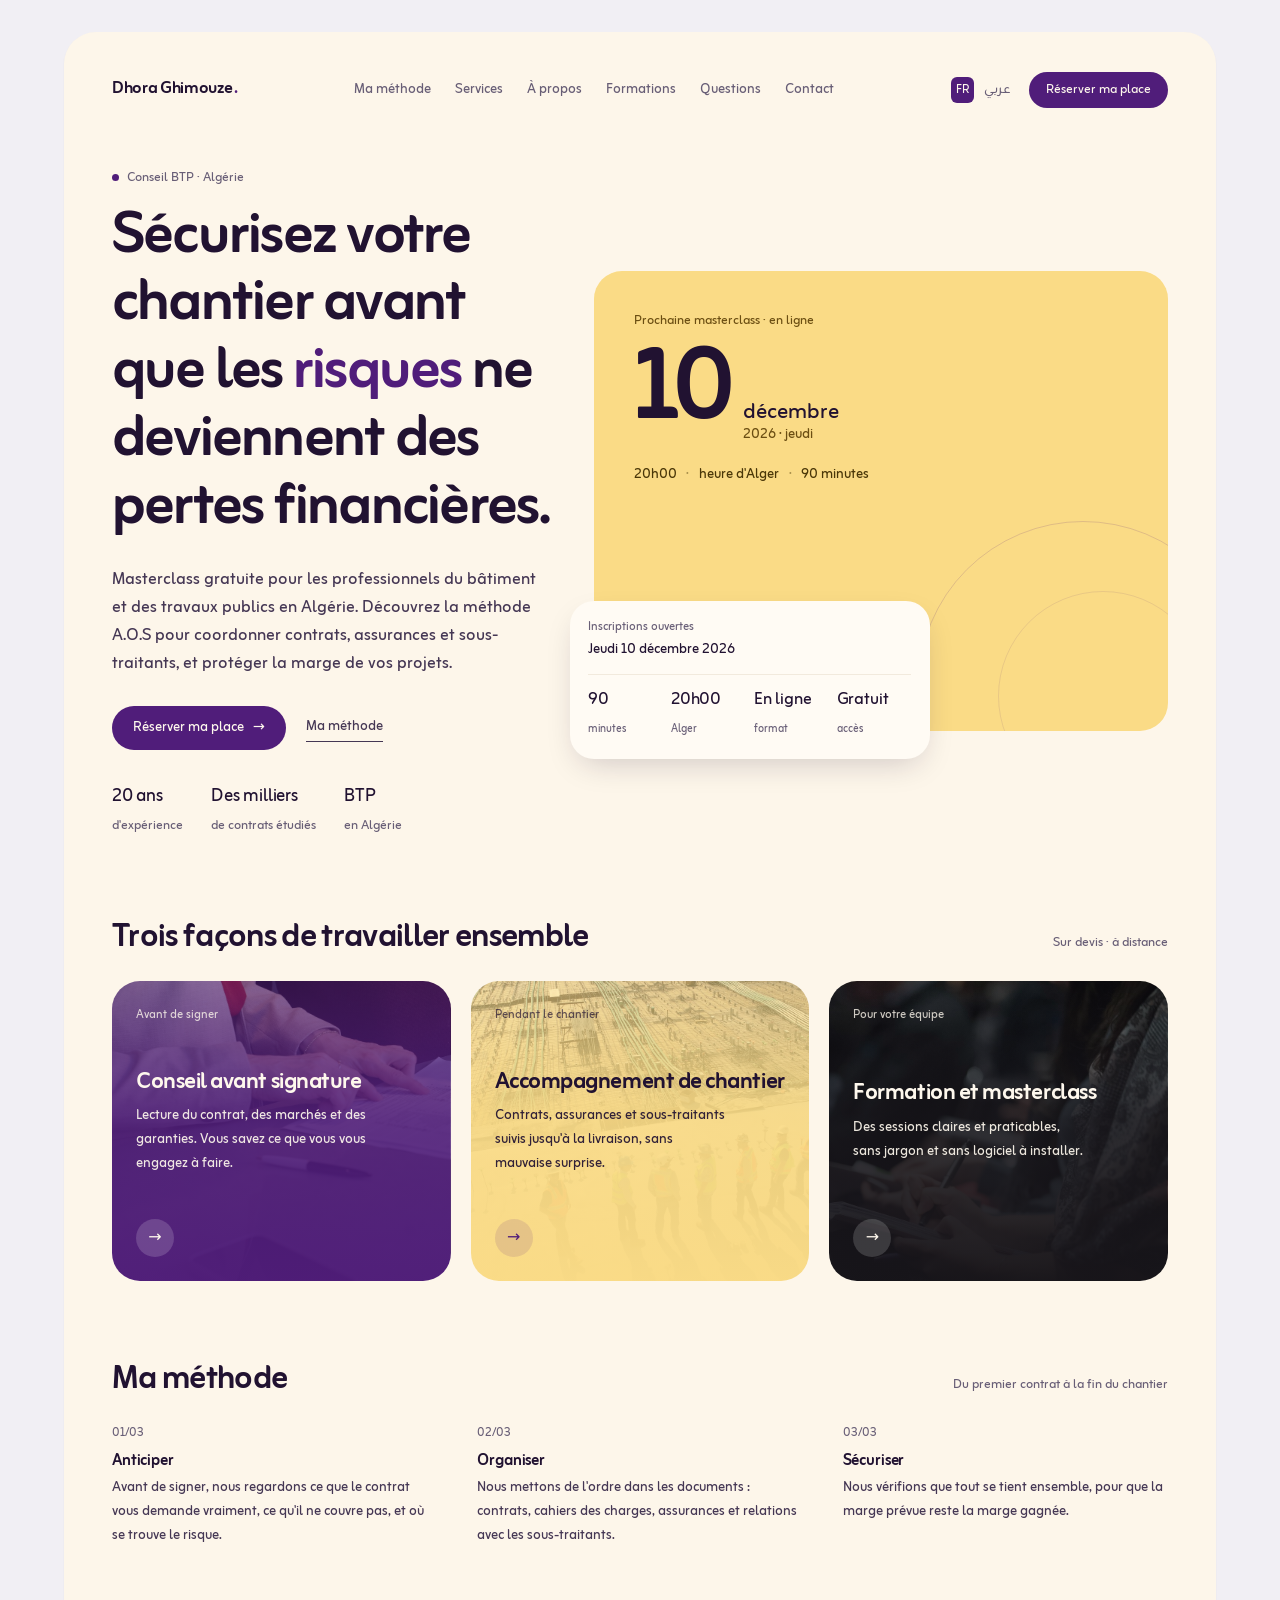
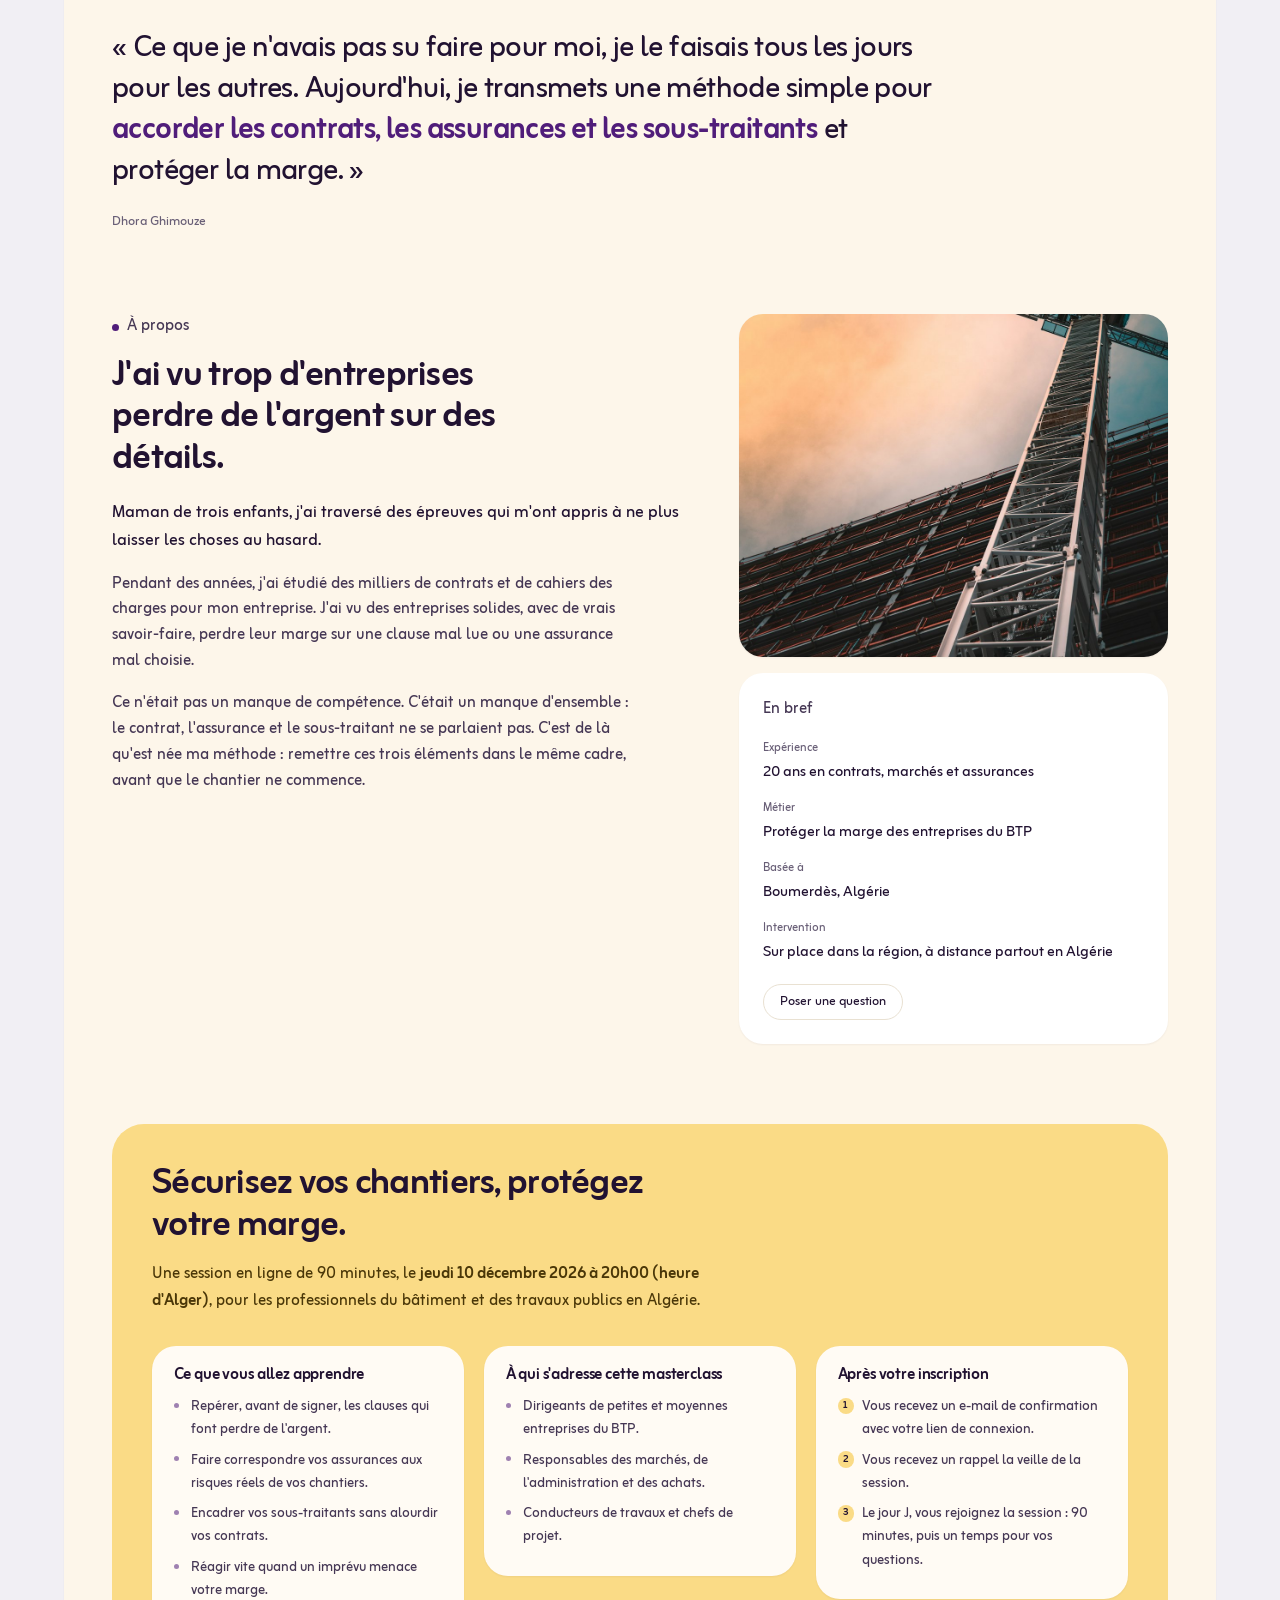
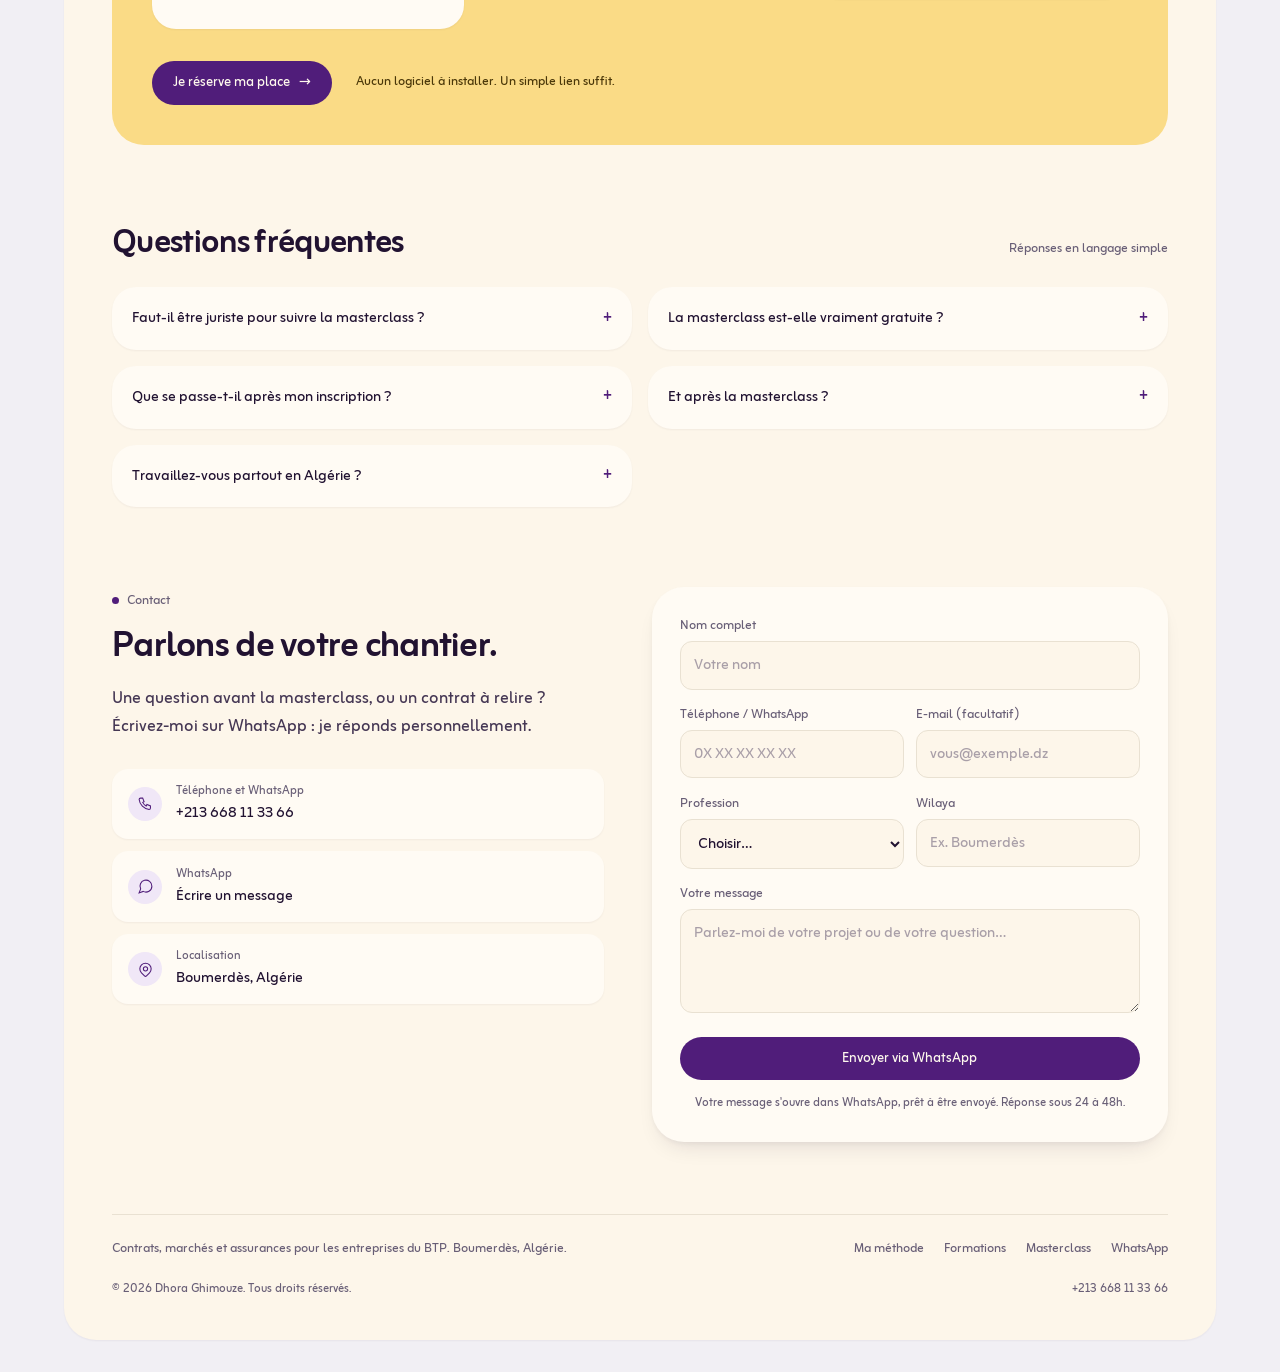
==== commit 8390c641: "Redesign site and update masterclass promise - New Porta-inspired design system in css/style.css (pa" ====
--- a/index.html
+++ b/index.html
@@ -3,46 +3,48 @@
 <head>
   <meta charset="UTF-8">
   <meta name="viewport" content="width=device-width, initial-scale=1.0">
-  <title>Dhora Ghimouze — Juriste contrats, marchés et assurances | Boumerdes, Algérie</title>
-  <meta name="description" content="Consultante en droit des contrats, marchés et assurances. 20 ans d'expérience. Méthode Anticiper, Organiser, Sécuriser pour protéger votre marge bénéficiaire dans le BTP.">
+  <title>Dhora Ghimouze — Sécurisez votre chantier avant les pertes | BTP Algérie</title>
+  <meta name="description" content="Sécurisez votre chantier avant que les risques ne deviennent des pertes financières. Masterclass gratuite le 10 décembre 2026 : méthode A.O.S.">
   <meta name="author" content="Dhora Ghimouze">
   <meta name="robots" content="index, follow">
 
   <!-- Open Graph -->
   <meta property="og:type" content="website">
   <meta property="og:locale" content="fr_FR">
-  <meta property="og:title" content="Dhora Ghimouze — Juriste contrats, marchés et assurances">
-  <meta property="og:description" content="Consultante en droit des contrats, marchés et assurances. 20 ans d'expérience. Méthode Anticiper, Organiser, Sécuriser pour protéger votre marge dans le BTP.">
-  <meta property="og:url" content="https://dhora-website.pages.dev/">
+  <meta property="og:title" content="Dhora Ghimouze — Sécurisez votre chantier avant les pertes">
+  <meta property="og:description" content="Masterclass gratuite pour les professionnels du bâtiment et des travaux publics en Algérie. Méthode A.O.S : coordonner contrats, assurances et sous-traitants.">
+  <meta property="og:url" content="https://dhorra.pages.dev/">
   <meta property="og:site_name" content="Dhora Ghimouze">
-
-  <!-- Twitter -->
+  <link rel="canonical" href="https://dhorra.pages.dev/">
+
   <meta name="twitter:card" content="summary_large_image">
-  <meta name="twitter:title" content="Dhora Ghimouze — Juriste contrats, marchés et assurances">
-  <meta name="twitter:description" content="Consultante en droit des contrats, marchés et assurances. 20 ans d'expérience. Méthode terrain pour le BTP.">
-
-  <link rel="alternate" hreflang="fr" href="index.html">
-  <link rel="alternate" hreflang="ar" href="ar.html">
+  <meta name="twitter:title" content="Dhora Ghimouze — Sécurisez votre chantier avant les pertes">
+  <meta name="twitter:description" content="Masterclass gratuite pour les professionnels du BTP en Algérie. Méthode A.O.S : coordonner contrats, assurances et sous-traitants, et protéger la marge.">
+
+  <link rel="alternate" hreflang="fr" href="https://dhorra.pages.dev/">
+  <link rel="alternate" hreflang="ar" href="https://dhorra.pages.dev/ar">
+  <link rel="alternate" hreflang="x-default" href="https://dhorra.pages.dev/">
 
   <link rel="preconnect" href="https://fonts.googleapis.com">
   <link rel="preconnect" href="https://fonts.gstatic.com" crossorigin>
-  <link href="https://fonts.googleapis.com/css2?family=Zain:ital,wght@0,200;0,300;0,400;0,700;0,800;0,900;1,300;1,400&display=swap" rel="stylesheet">
+  <link href="https://fonts.googleapis.com/css2?family=Zain:wght@200;300;400;500;600;700&display=swap" rel="stylesheet">
   <link rel="stylesheet" href="css/style.css">
-  <link rel="icon" type="image/svg+xml" href="data:image/svg+xml,%3Csvg xmlns='http://www.w3.org/2000/svg' viewBox='0 0 100 100'%3E%3Crect width='100' height='100' rx='14' fill='%2314161f'/%3E%3Ctext x='50' y='50' text-anchor='middle' dominant-baseline='central' font-family='Georgia,serif' font-size='58' fill='%23b08948'%3ED%3C/text%3E%3C/svg%3E">
+  <link rel="icon" type="image/svg+xml" href="data:image/svg+xml,%3Csvg xmlns='http://www.w3.org/2000/svg' viewBox='0 0 100 100'%3E%3Crect width='100' height='100' rx='24' fill='%23501D7A'/%3E%3Ctext x='50' y='52' text-anchor='middle' dominant-baseline='central' font-family='Zain,sans-serif' font-size='52' font-weight='600' fill='%23FADB86'%3ED%3C/text%3E%3C/svg%3E">
 
   <script type="application/ld+json">
   {
     "@context": "https://schema.org",
-    "@type": "LegalService",
+    "@type": "ProfessionalService",
     "name": "Dhora Ghimouze",
-    "description": "Consultante en droit des contrats, marchés et assurances. 20 ans d'expérience. Spécialisation secteur BTP. Méthode Anticiper, Organiser, Sécuriser.",
-    "url": "https://dhora-website.pages.dev/",
-    "address": { "@type": "PostalAddress", "addressLocality": "Boumerdes", "addressCountry": "DZ" },
+    "description": "Sécurisez votre chantier avant que les risques ne deviennent des pertes financières : contrats, marchés, assurances et sous-traitants pour les entreprises du bâtiment et des travaux publics en Algérie.",
+    "url": "https://dhorra.pages.dev/",
+    "telephone": "+213668113366",
+    "address": { "@type": "PostalAddress", "addressLocality": "Boumerdès", "addressCountry": "DZ" },
     "areaServed": "DZ",
     "founder": {
       "@type": "Person",
       "name": "Dhora Ghimouze",
-      "jobTitle": "Juriste spécialisée en contrats, marchés et assurances"
+      "jobTitle": "Spécialiste des contrats, des marchés et des assurances"
     }
   }
   </script>
@@ -51,466 +53,374 @@
 
   <a href="#main" class="sr-only">Aller au contenu principal</a>
 
-  <!-- ================= HEADER ================= -->
-  <header class="site-header" id="site-header">
-    <div class="wrap">
-      <div class="nav-inner">
-        <a href="#top" class="brand" aria-label="Dhora Ghimouze — accueil">
-          <span class="brand-name">Dhora Ghimouze</span>
-          <span class="brand-tag">Droit des contrats · Marchés · Assurances</span>
-        </a>
-
-        <nav class="nav-links" aria-label="Navigation principale">
-          <a href="#methode">Méthode</a>
-          <a href="#apropos">À propos</a>
-          <a href="#services">Services</a>
+  <div class="page">
+
+    <!-- ================= TOP BAR ================= -->
+    <header class="topbar">
+      <a href="#top" class="brand" aria-label="Dhora Ghimouze — accueil">Dhora Ghimouze<span class="brand-dot">.</span></a>
+
+      <nav class="nav" aria-label="Navigation principale">
+        <a href="#methode">Ma méthode</a>
+        <a href="#services">Services</a>
+        <a href="#apropos">À propos</a>
+        <a href="formations.html">Formations</a>
+        <a href="#faq">Questions</a>
+        <a href="#contact">Contact</a>
+      </nav>
+
+      <div class="topbar-actions">
+        <div class="lang-switch" role="group" aria-label="Langue / اللغة">
+          <span class="lang active" aria-current="true">FR</span>
+          <a href="ar.html" class="lang" lang="ar" hreflang="ar">عربي</a>
+        </div>
+        <a href="#masterclass" class="btn btn-primary btn-sm">Réserver ma place</a>
+        <button class="menu-toggle" id="menu-open" aria-label="Ouvrir le menu" aria-expanded="false" aria-controls="mobile-menu">
+          <svg width="22" height="22" fill="none" stroke="currentColor" stroke-width="1.6" viewBox="0 0 24 24"><path stroke-linecap="round" d="M4 7h16M4 12h16M4 17h16"/></svg>
+        </button>
+      </div>
+    </header>
+
+    <main id="main">
+      <span id="top"></span>
+
+      <!-- ================= HERO ================= -->
+      <section class="hero">
+        <div class="hero-copy">
+          <p class="eyebrow">Conseil BTP · Algérie</p>
+          <h1>Sécurisez votre chantier avant que les <em>risques</em> ne deviennent des pertes financières.</h1>
+          <p class="hero-lead">Masterclass gratuite pour les professionnels du bâtiment et des travaux publics en Algérie. Découvrez la méthode A.O.S pour coordonner contrats, assurances et sous-traitants, et protéger la marge de vos projets.</p>
+          <div class="hero-actions">
+            <a href="#masterclass" class="btn btn-primary">Réserver ma place <span class="arrow" aria-hidden="true">→</span></a>
+            <a href="#methode" class="link-underline">Ma méthode</a>
+          </div>
+          <div class="hero-meta">
+            <div class="hero-stat"><strong>20 ans</strong><span>d'expérience</span></div>
+            <div class="hero-stat"><strong>Des milliers</strong><span>de contrats étudiés</span></div>
+            <div class="hero-stat"><strong>BTP</strong><span>en Algérie</span></div>
+          </div>
+        </div>
+
+        <div class="hero-visual">
+          <div class="visual-panel">
+            <p class="visual-kicker">Prochaine masterclass · en ligne</p>
+            <p class="visual-date">
+              <span class="d">10</span>
+              <span class="m">décembre<small>2026 · jeudi</small></span>
+            </p>
+            <p class="visual-foot"><span>20h00</span><span class="sep">·</span><span>heure d'Alger</span><span class="sep">·</span><span>90 minutes</span></p>
+          </div>
+
+          <aside class="hero-float" aria-label="Informations de la masterclass">
+            <div class="hf-head">
+              <span>Inscriptions ouvertes</span>
+              <strong>Jeudi 10 décembre 2026</strong>
+            </div>
+            <div class="hf-stats">
+              <div><b>90</b><span>minutes</span></div>
+              <div><b>20h00</b><span>Alger</span></div>
+              <div><b>En ligne</b><span>format</span></div>
+              <div><b>Gratuit</b><span>accès</span></div>
+            </div>
+          </aside>
+        </div>
+      </section>
+
+      <!-- ================= SERVICES ================= -->
+      <section class="sec" id="services">
+        <div class="sec-head">
+          <h2>Trois façons de travailler ensemble</h2>
+          <span class="sec-meta">Sur devis · à distance</span>
+        </div>
+
+        <div class="cards-scroll">
+          <a class="color-card card-primary" href="#contact">
+            <span class="cc-label">Avant de signer</span>
+            <span>
+              <span class="cc-title">Conseil avant signature</span>
+              <span class="cc-text">Lecture du contrat, des marchés et des garanties. Vous savez ce que vous vous engagez à faire.</span>
+            </span>
+            <span class="card-arrow" aria-hidden="true">→</span>
+          </a>
+
+          <a class="color-card card-sun" href="#contact">
+            <span class="cc-label">Pendant le chantier</span>
+            <span>
+              <span class="cc-title">Accompagnement de chantier</span>
+              <span class="cc-text">Contrats, assurances et sous-traitants suivis jusqu'à la livraison, sans mauvaise surprise.</span>
+            </span>
+            <span class="card-arrow" aria-hidden="true">→</span>
+          </a>
+
+          <a class="color-card card-ink" href="formations.html">
+            <span class="cc-label">Pour votre équipe</span>
+            <span>
+              <span class="cc-title">Formation et masterclass</span>
+              <span class="cc-text">Des sessions claires et praticables, sans jargon et sans logiciel à installer.</span>
+            </span>
+            <span class="card-arrow" aria-hidden="true">→</span>
+          </a>
+        </div>
+      </section>
+
+      <!-- ================= METHOD ================= -->
+      <section class="sec" id="methode">
+        <div class="sec-head">
+          <h2>Ma méthode</h2>
+          <span class="sec-meta">Du premier contrat à la fin du chantier</span>
+        </div>
+
+        <div class="steps">
+          <div class="step">
+            <span class="num">01/03</span>
+            <h3>Anticiper</h3>
+            <p>Avant de signer, nous regardons ce que le contrat vous demande vraiment, ce qu'il ne couvre pas, et où se trouve le risque.</p>
+          </div>
+          <div class="step">
+            <span class="num">02/03</span>
+            <h3>Organiser</h3>
+            <p>Nous mettons de l'ordre dans les documents : contrats, cahiers des charges, assurances et relations avec les sous-traitants.</p>
+          </div>
+          <div class="step">
+            <span class="num">03/03</span>
+            <h3>Sécuriser</h3>
+            <p>Nous vérifions que tout se tient ensemble, pour que la marge prévue reste la marge gagnée.</p>
+          </div>
+        </div>
+      </section>
+
+      <!-- ================= STATEMENT ================= -->
+      <section class="sec">
+        <blockquote class="statement">
+          « Ce que je n'avais pas su faire pour moi, je le faisais tous les jours pour les autres. Aujourd'hui, je transmets une méthode simple pour <em>accorder les contrats, les assurances et les sous-traitants</em> et protéger la marge. »
+        </blockquote>
+        <p class="statement-attr">Dhora Ghimouze</p>
+      </section>
+
+      <!-- ================= ABOUT ================= -->
+      <section class="sec" id="apropos">
+        <div class="about-grid">
+          <div>
+            <p class="eyebrow">À propos</p>
+            <h2>J'ai vu trop d'entreprises perdre de l'argent sur des détails.</h2>
+            <p class="lead-in">Maman de trois enfants, j'ai traversé des épreuves qui m'ont appris à ne plus laisser les choses au hasard.</p>
+            <p>Pendant des années, j'ai étudié des milliers de contrats et de cahiers des charges pour mon entreprise. J'ai vu des entreprises solides, avec de vrais savoir-faire, perdre leur marge sur une clause mal lue ou une assurance mal choisie.</p>
+            <p>Ce n'était pas un manque de compétence. C'était un manque d'ensemble : le contrat, l'assurance et le sous-traitant ne se parlaient pas. C'est de là qu'est née ma méthode : remettre ces trois éléments dans le même cadre, avant que le chantier ne commence.</p>
+          </div>
+
+          <div class="about-side">
+            <figure class="about-photo">
+              <img src="assets/photos/apropos-grues.jpg" alt="Grue et structure métallique d'un bâtiment en construction" width="1000" height="800" loading="lazy">
+            </figure>
+            <aside class="panel">
+              <p class="panel-title">En bref</p>
+              <ul class="facts">
+                <li><span>Expérience</span><strong>20 ans en contrats, marchés et assurances</strong></li>
+                <li><span>Métier</span><strong>Protéger la marge des entreprises du BTP</strong></li>
+                <li><span>Basée à</span><strong>Boumerdès, Algérie</strong></li>
+                <li><span>Intervention</span><strong>Sur place dans la région, à distance partout en Algérie</strong></li>
+              </ul>
+              <a href="#contact" class="btn btn-outline btn-sm" style="margin-top:1.25rem">Poser une question</a>
+            </aside>
+          </div>
+        </div>
+      </section>
+
+      <!-- ================= MASTERCLASS ================= -->
+      <section class="sec" id="masterclass">
+        <div class="sun-panel">
+          <h2>Sécurisez vos chantiers, protégez votre marge.</h2>
+          <p class="sun-lead">Une session en ligne de 90 minutes, le <strong>jeudi 10 décembre 2026 à 20h00 (heure d'Alger)</strong>, pour les professionnels du bâtiment et des travaux publics en Algérie.</p>
+
+          <div class="bubbles">
+            <div class="bubble">
+              <h3>Ce que vous allez apprendre</h3>
+              <ul>
+                <li>Repérer, avant de signer, les clauses qui font perdre de l'argent.</li>
+                <li>Faire correspondre vos assurances aux risques réels de vos chantiers.</li>
+                <li>Encadrer vos sous-traitants sans alourdir vos contrats.</li>
+                <li>Réagir vite quand un imprévu menace votre marge.</li>
+              </ul>
+            </div>
+
+            <div class="bubble">
+              <h3>À qui s'adresse cette masterclass</h3>
+              <ul>
+                <li>Dirigeants de petites et moyennes entreprises du BTP.</li>
+                <li>Responsables des marchés, de l'administration et des achats.</li>
+                <li>Conducteurs de travaux et chefs de projet.</li>
+              </ul>
+            </div>
+
+            <div class="bubble">
+              <h3>Après votre inscription</h3>
+              <ol>
+                <li>Vous recevez un e-mail de confirmation avec votre lien de connexion.</li>
+                <li>Vous recevez un rappel la veille de la session.</li>
+                <li>Le jour J, vous rejoignez la session : 90 minutes, puis un temps pour vos questions.</li>
+              </ol>
+            </div>
+          </div>
+
+          <div class="sun-foot">
+            <a href="https://dhoraghimouze.systeme.io/inscription-11-2026" target="_blank" rel="noopener" class="btn btn-primary" id="mc-register">Je réserve ma place <span class="arrow" aria-hidden="true">→</span></a>
+            <p>Aucun logiciel à installer. Un simple lien suffit.</p>
+            <p id="mc-finished" hidden>La prochaine session sera annoncée ici. Écrivez-moi sur WhatsApp pour être prévenu.</p>
+          </div>
+        </div>
+      </section>
+
+      <!-- ================= FAQ ================= -->
+      <section class="sec" id="faq">
+        <div class="sec-head">
+          <h2>Questions fréquentes</h2>
+          <span class="sec-meta">Réponses en langage simple</span>
+        </div>
+
+        <div class="faq-grid">
+          <div class="faq-item">
+            <button class="faq-q" aria-expanded="false">Faut-il être juriste pour suivre la masterclass ?<span class="plus" aria-hidden="true">+</span></button>
+            <div class="faq-a"><div class="faq-a-inner">Non. La session est faite pour les dirigeants et les responsables de chantier, pas pour des juristes. Tout est expliqué en langage simple, avec des exemples de votre quotidien.</div></div>
+          </div>
+          <div class="faq-item">
+            <button class="faq-q" aria-expanded="false">La masterclass est-elle vraiment gratuite ?<span class="plus" aria-hidden="true">+</span></button>
+            <div class="faq-a"><div class="faq-a-inner">Oui. Elle est gratuite et dure 90 minutes. La prochaine session a lieu le jeudi 10 décembre 2026 à 20h00, heure d'Alger.</div></div>
+          </div>
+          <div class="faq-item">
+            <button class="faq-q" aria-expanded="false">Que se passe-t-il après mon inscription ?<span class="plus" aria-hidden="true">+</span></button>
+            <div class="faq-a"><div class="faq-a-inner">Vous recevez tout de suite un e-mail de confirmation avec le lien de connexion. Je vous envoie un rappel la veille, puis le lien le jour de la session. Si vous n'avez rien reçu, écrivez-moi sur WhatsApp.</div></div>
+          </div>
+          <div class="faq-item">
+            <button class="faq-q" aria-expanded="false">Et après la masterclass ?<span class="plus" aria-hidden="true">+</span></button>
+            <div class="faq-a"><div class="faq-a-inner">Vous pouvez continuer seul avec la méthode. Si vous voulez aller plus loin, je propose un accompagnement personnalisé pour votre chantier, sur devis, sans engagement.</div></div>
+          </div>
+          <div class="faq-item">
+            <button class="faq-q" aria-expanded="false">Travaillez-vous partout en Algérie ?<span class="plus" aria-hidden="true">+</span></button>
+            <div class="faq-a"><div class="faq-a-inner">Je suis basée à Boumerdès. Je travaille sur place dans la région et à distance partout en Algérie, par visioconférence ou par téléphone.</div></div>
+          </div>
+        </div>
+      </section>
+
+      <!-- ================= CONTACT ================= -->
+      <section class="sec" id="contact">
+        <div class="contact-grid">
+          <div>
+            <p class="eyebrow">Contact</p>
+            <h2>Parlons de votre chantier.</h2>
+            <p class="lead">Une question avant la masterclass, ou un contrat à relire ? Écrivez-moi sur WhatsApp : je réponds personnellement.</p>
+
+            <ul class="contact-rows">
+              <li>
+                <span class="ico" aria-hidden="true"><svg width="17" height="17" fill="none" stroke="currentColor" stroke-width="1.5" viewBox="0 0 24 24"><path d="M3 5a2 2 0 012-2h3l2 5-2 1a11 11 0 005 5l1-2 5 2v3a2 2 0 01-2 2A16 16 0 013 5z"/></svg></span>
+                <span><span class="k">Téléphone et WhatsApp</span><a class="v" href="tel:+213668113366">+213 668 11 33 66</a></span>
+              </li>
+              <li>
+                <span class="ico" aria-hidden="true"><svg width="17" height="17" fill="none" stroke="currentColor" stroke-width="1.5" viewBox="0 0 24 24"><path d="M21 11.5a8.4 8.4 0 01-12.3 7.4L3 21l2.2-5.6A8.4 8.4 0 1121 11.5z"/></svg></span>
+                <span><span class="k">WhatsApp</span><a class="v" href="https://wa.me/213668113366" target="_blank" rel="noopener">Écrire un message</a></span>
+              </li>
+              <li>
+                <span class="ico" aria-hidden="true"><svg width="17" height="17" fill="none" stroke="currentColor" stroke-width="1.5" viewBox="0 0 24 24"><path d="M17.7 16.7L13.4 21a2 2 0 01-2.8 0l-4.3-4.3a8 8 0 1111.4 0z"/><circle cx="12" cy="11" r="3"/></svg></span>
+                <span><span class="k">Localisation</span><span class="v">Boumerdès, Algérie</span></span>
+              </li>
+            </ul>
+          </div>
+
+          <div class="form-card">
+            <form id="contact-form" novalidate>
+              <div class="field">
+                <label for="cf-name">Nom complet</label>
+                <input id="cf-name" name="name" type="text" required autocomplete="name" placeholder="Votre nom">
+              </div>
+
+              <div class="field-row">
+                <div class="field">
+                  <label for="cf-phone">Téléphone / WhatsApp</label>
+                  <input id="cf-phone" name="phone" type="tel" required autocomplete="tel" placeholder="0X XX XX XX XX">
+                </div>
+                <div class="field">
+                  <label for="cf-email">E-mail (facultatif)</label>
+                  <input id="cf-email" name="email" type="email" autocomplete="email" placeholder="vous@exemple.dz">
+                </div>
+              </div>
+
+              <div class="field-row">
+                <div class="field">
+                  <label for="cf-job">Profession</label>
+                  <select id="cf-job" name="job">
+                    <option value="">Choisir…</option>
+                    <option>Dirigeant d'entreprise BTP</option>
+                    <option>Responsable marchés / administration</option>
+                    <option>Conducteur de travaux / chef de projet</option>
+                    <option>Architecte / bureau d'études</option>
+                    <option>Autre</option>
+                  </select>
+                </div>
+                <div class="field">
+                  <label for="cf-wilaya">Wilaya</label>
+                  <input id="cf-wilaya" name="wilaya" type="text" placeholder="Ex. Boumerdès">
+                </div>
+              </div>
+
+              <div class="field">
+                <label for="cf-msg">Votre message</label>
+                <textarea id="cf-msg" name="message" required placeholder="Parlez-moi de votre projet ou de votre question…"></textarea>
+              </div>
+
+              <button type="submit" class="btn btn-primary btn-block">Envoyer via WhatsApp</button>
+              <p class="form-success" id="form-success">Merci ! WhatsApp s'ouvre avec votre message déjà rédigé — il ne reste qu'à l'envoyer.</p>
+              <p class="form-note">Votre message s'ouvre dans WhatsApp, prêt à être envoyé. Réponse sous 24 à 48h.</p>
+            </form>
+          </div>
+        </div>
+      </section>
+    </main>
+
+    <!-- ================= FOOTER ================= -->
+    <footer class="footer">
+      <div class="footer-top">
+        <p class="footer-note">Contrats, marchés et assurances pour les entreprises du BTP. Boumerdès, Algérie.</p>
+        <div class="footer-links">
+          <a href="#methode">Ma méthode</a>
           <a href="formations.html">Formations</a>
           <a href="#masterclass">Masterclass</a>
-          <a href="#faq">FAQ</a>
-          <a href="#contact">Contact</a>
-        </nav>
-
-        <div class="nav-actions">
-          <a href="#masterclass" class="btn btn-gold nav-cta">S'inscrire à la masterclass</a>
-          <div class="lang-switch" role="group" aria-label="Langue / اللغة">
-            <span class="lang active" aria-current="true">FR</span>
-            <span class="lang-sep" aria-hidden="true">/</span>
-            <a href="ar.html" class="lang" lang="ar" hreflang="ar">AR</a>
-          </div>
-          <button class="menu-toggle" id="menu-open" aria-label="Ouvrir le menu" aria-expanded="false" aria-controls="mobile-menu">
-            <svg width="22" height="22" fill="none" stroke="currentColor" stroke-width="1.6" viewBox="0 0 24 24"><path stroke-linecap="round" d="M4 7h16M4 12h16M4 17h16"/></svg>
-          </button>
+          <a href="https://wa.me/213668113366" target="_blank" rel="noopener">WhatsApp</a>
         </div>
       </div>
-    </div>
-  </header>
+      <div class="footer-bottom">
+        <span>© 2026 Dhora Ghimouze. Tous droits réservés.</span>
+        <span>+213 668 11 33 66</span>
+      </div>
+    </footer>
+
+  </div>
 
   <!-- ================= MOBILE MENU ================= -->
   <div class="mobile-menu" id="mobile-menu" aria-hidden="true">
     <div class="mobile-menu-inner">
-      <button class="mobile-close" id="menu-close" aria-label="Fermer le menu">
-        <svg width="22" height="22" fill="none" stroke="currentColor" stroke-width="1.6" viewBox="0 0 24 24"><path stroke-linecap="round" d="M6 6l12 12M18 6L6 18"/></svg>
-      </button>
+      <div class="mobile-head">
+        <span class="brand">Dhora Ghimouze<span class="brand-dot">.</span></span>
+        <button class="mobile-close" id="menu-close" aria-label="Fermer le menu">
+          <svg width="22" height="22" fill="none" stroke="currentColor" stroke-width="1.6" viewBox="0 0 24 24"><path stroke-linecap="round" d="M6 6l12 12M18 6L6 18"/></svg>
+        </button>
+      </div>
       <nav aria-label="Navigation mobile">
-        <a href="#methode">Méthode <span aria-hidden="true">→</span></a>
+        <a href="#methode">Ma méthode <span aria-hidden="true">→</span></a>
+        <a href="#services">Services <span aria-hidden="true">→</span></a>
         <a href="#apropos">À propos <span aria-hidden="true">→</span></a>
-        <a href="#services">Services <span aria-hidden="true">→</span></a>
         <a href="formations.html">Formations <span aria-hidden="true">→</span></a>
-        <a href="#masterclass">Masterclass <span aria-hidden="true">→</span></a>
-        <a href="#faq">FAQ <span aria-hidden="true">→</span></a>
+        <a href="#faq">Questions <span aria-hidden="true">→</span></a>
         <a href="#contact">Contact <span aria-hidden="true">→</span></a>
       </nav>
       <div class="mobile-foot">
-        <a href="#masterclass" class="btn btn-gold btn-block" data-close> S'inscrire à la masterclass</a>
-        <div class="lang-switch" style="margin-top:1.4rem" role="group" aria-label="Langue / اللغة">
+        <a href="#masterclass" class="btn btn-primary btn-block">Réserver ma place</a>
+        <div class="lang-switch" style="margin-top:1.25rem" role="group" aria-label="Langue / اللغة">
           <span class="lang active" aria-current="true">FR</span>
-          <span class="lang-sep" aria-hidden="true">/</span>
-          <a href="ar.html" class="lang" lang="ar" hreflang="ar">AR</a>
-        </div>
-        <p style="margin-top:1.4rem">Boumerdes · Algérie</p>
+          <a href="ar.html" class="lang" lang="ar" hreflang="ar">عربي</a>
+        </div>
       </div>
     </div>
   </div>
 
-  <main id="main">
-    <span id="top"></span>
-
-    <!-- ================= HERO ================= -->
-    <section class="hero">
-      <div class="wrap">
-        <div class="hero-grid">
-          <div class="hero-copy">
-            <span class="hero-badge"><span class="dot"></span> Masterclass offerte — samedi 14 novembre, 20h</span>
-            <h1>J'aide les professionnels à <em>anticiper</em> et <em>sécuriser</em> leurs engagements contractuels et assurantiels.</h1>
-            <p class="hero-lead">Pour protéger leur marge de bénéfice. Consultante en droit des contrats, marchés et assurances à Boumerdes — 20 ans d'expérience, spécialisation BTP.</p>
-            <div class="hero-actions">
-              <a href="#masterclass" class="btn btn-gold">S'inscrire à la masterclass <span class="arrow" aria-hidden="true">→</span></a>
-              <a href="#services" class="btn btn-ghost">Découvrir mes services</a>
-            </div>
-            <div class="hero-meta">
-              <div class="hero-stat"><strong>20 ans</strong><span>d'expérience</span></div>
-              <div class="hero-stat"><strong>Milliers</strong><span>de contrats traités</span></div>
-              <div class="hero-stat"><strong>BTP</strong><span>secteur de spécialité</span></div>
-            </div>
-          </div>
-
-          <div class="hero-visual">
-            <div class="seal"><strong>A·O·S</strong><span>Anticiper<br>Organiser<br>Sécuriser</span></div>
-            <div class="frame">
-              <!-- Custom SVG architectural blueprint (no external image) -->
-              <svg viewBox="0 0 400 500" width="100%" height="100%" role="img" aria-label="Dessin technique d'architecture évoquant la sécurisation des chantiers" preserveAspectRatio="xMidYMid slice">
-                <defs>
-                  <linearGradient id="bg" x1="0" y1="0" x2="1" y2="1">
-                    <stop offset="0" stop-color="#1b1e2b"/>
-                    <stop offset="1" stop-color="#12141c"/>
-                  </linearGradient>
-                  <pattern id="grid" width="34" height="34" patternUnits="userSpaceOnUse">
-                    <path d="M34 0H0V34" fill="none" stroke="#2a2e40" stroke-width="1"/>
-                  </pattern>
-                </defs>
-                <rect width="400" height="500" fill="url(#bg)"/>
-                <rect width="400" height="500" fill="url(#grid)" opacity="0.55"/>
-
-                <!-- dimension / measurement lines -->
-                <g stroke="#b08948" stroke-width="1" opacity="0.9">
-                  <line x1="60" y1="90" x2="60" y2="420"/>
-                  <line x1="52" y1="90" x2="68" y2="90"/>
-                  <line x1="52" y1="420" x2="68" y2="420"/>
-                  <line x1="120" y1="420" x2="340" y2="420"/>
-                  <line x1="120" y1="412" x2="120" y2="428"/>
-                  <line x1="340" y1="412" x2="340" y2="428"/>
-                </g>
-
-                <!-- building elevation -->
-                <g stroke="#c9b17a" stroke-width="1.4" fill="none" opacity="0.95">
-                  <path d="M120 420 V210 L200 150 L280 210 V420"/>
-                  <path d="M120 210 H280"/>
-                  <path d="M200 150 V420"/>
-                  <path d="M120 270 H280"/>
-                  <path d="M120 330 H280"/>
-                  <path d="M160 210 V420"/>
-                  <path d="M240 210 V420"/>
-                </g>
-                <!-- windows -->
-                <g fill="#b08948" opacity="0.55">
-                  <rect x="128" y="222" width="24" height="38"/>
-                  <rect x="168" y="222" width="24" height="38"/>
-                  <rect x="208" y="222" width="24" height="38"/>
-                  <rect x="248" y="222" width="24" height="38"/>
-                  <rect x="128" y="282" width="24" height="38"/>
-                  <rect x="168" y="282" width="24" height="38"/>
-                  <rect x="208" y="282" width="24" height="38"/>
-                  <rect x="248" y="282" width="24" height="38"/>
-                </g>
-                <!-- crane -->
-                <g stroke="#8a6a34" stroke-width="1.2" fill="none" opacity="0.85">
-                  <path d="M300 420 V170"/>
-                  <path d="M300 170 H350"/>
-                  <path d="M300 200 L330 170"/>
-                  <path d="M300 240 L330 210"/>
-                  <path d="M300 280 L330 250"/>
-                </g>
-                <!-- contract / shield motif -->
-                <g stroke="#e6d3ad" stroke-width="1.2" fill="none" opacity="0.9">
-                  <path d="M300 350 l14 6 v12 c0 10 -7 16 -14 19 c-7 -3 -14 -9 -14 -19 v-12 z"/>
-                  <path d="M294 363 l5 5 l9 -10"/>
-                </g>
-              </svg>
-              <div class="caption">
-                <div class="q">« Contrats, assurances et sous-traitants alignés — la marge protégée. »</div>
-                <div class="a">La méthode Chantier Aligné</div>
-              </div>
-            </div>
-          </div>
-        </div>
-      </div>
-    </section>
-
-    <!-- ================= STRIP ================= -->
-    <div class="strip">
-      <div class="wrap">
-        <span class="strip-item">Droit des contrats</span>
-        <span class="strip-item">Marchés publics &amp; privés</span>
-        <span class="strip-item">Assurances</span>
-        <span class="strip-item">Sous-traitance</span>
-        <span class="strip-item">Secteur BTP · Algérie</span>
-      </div>
-    </div>
-    <!-- ================= METHOD ================= -->
-    <section class="section" id="methode">
-      <div class="wrap">
-        <div class="section-head center reveal">
-          <span class="eyebrow">La méthode</span>
-          <h2>Anticiper, Organiser, Sécuriser</h2>
-          <p class="lede">Trois temps pour transformer des engagements dispersés en une protection cohérente de votre marge.</p>
-        </div>
-
-        <div class="pillars reveal">
-          <div class="pillar">
-            <div class="num">01</div>
-            <h3>Anticiper</h3>
-            <p>Identifier les risques avant le lancement du chantier. Aucun engagement sans analyse contractuelle et assurantielle préalable.</p>
-            <span class="tag">Avant de signer</span>
-          </div>
-          <div class="pillar">
-            <div class="num">02</div>
-            <h3>Organiser</h3>
-            <p>Structurer les contrats, cahiers des charges et relations avec les sous-traitants sur une base claire et cohérente.</p>
-            <span class="tag">Pendant le montage</span>
-          </div>
-          <div class="pillar">
-            <div class="num">03</div>
-            <h3>Sécuriser</h3>
-            <p>Aligner contrats, assurances et sous-traitants pour protéger la marge de bénéfice et éviter les sinistres financiers.</p>
-            <span class="tag">Sur toute la durée</span>
-          </div>
-        </div>
-
-        <!-- Alignment diagram -->
-        <div class="section-tight">
-          <div class="section-head center reveal" style="margin-bottom:2rem">
-            <span class="eyebrow">Le principe</span>
-            <h3 style="font-size:clamp(1.4rem,2.4vw,1.9rem)">Trois éléments à aligner pour protéger la marge</h3>
-          </div>
-          <div class="diagram reveal">
-            <div class="diagram-node"><div class="k">Contrat</div><div class="v">Engagements clairs</div></div>
-            <div class="diagram-node"><div class="k">Assurance</div><div class="v">Garanties adaptées</div></div>
-            <div class="diagram-node"><div class="k">Sous-traitant</div><div class="v">Responsabilités cadrées</div></div>
-            <div class="diagram-arrow" aria-hidden="true">→</div>
-            <div class="diagram-node result"><div class="k">Résultat</div><div class="v">Marge sécurisée</div></div>
-          </div>
-        </div>
-      </div>
-    </section>
-
-    <!-- ================= QUOTE BAND ================= -->
-    <section class="section quote-band">
-      <div class="wrap">
-        <blockquote class="reveal">
-          « Ce que je n'avais pas su faire pour moi, je le faisais tous les jours pour les autres. Aujourd'hui, j'ai créé la méthode qui <em>aligne les contrats, les assurances et les sous-traitants</em> pour protéger la marge de bénéfice. »
-        </blockquote>
-        <div class="attr reveal">Dhora Ghimouze</div>
-      </div>
-    </section>
-
-    <!-- ================= ABOUT ================= -->
-    <section class="section" id="apropos">
-      <div class="wrap">
-        <div class="about-grid">
-          <div class="portrait reveal">
-            <div class="img-wrap">
-              <img src="assets/portrait.webp" alt="Portrait de Dhora Ghimouze" loading="lazy" width="608" height="608">
-            </div>
-            <div class="badge">
-              <strong>20 ans</strong>
-              <span>d'expérience en analyse des engagements et maîtrise des risques</span>
-            </div>
-          </div>
-
-          <div class="about-copy reveal">
-            <span class="eyebrow">À propos</span>
-            <h2>Structurer, organiser, conseiller.</h2>
-            <p class="lead-in">Maman de trois enfants, j'ai traversé des épreuves qui m'ont forcée à reconsidérer ma valeur.</p>
-            <p>En milieu professionnel, j'organisais toujours pour les autres, mais je me suis laissée dans une vulnérabilité personnelle par manque de méthode pour moi.</p>
-            <p>J'ai traité des milliers de contrats et cahiers des charges avec rigueur pour mon entreprise. J'ai fait le lien avec les sinistres et pertes financières des entreprises BTP qui ont les outils et le savoir-faire mais manquent d'alignement pour se protéger en amont.</p>
-            <p>C'est de là qu'est née ma méthode de sécurisation des chantiers : aligner les contrats, les assurances et les sous-traitants pour protéger la marge de bénéfice.</p>
-
-            <div class="about-facts">
-              <div class="fact"><div class="k">Ville</div><div class="v">Boumerdes, Algérie</div></div>
-              <div class="fact"><div class="k">Métier</div><div class="v">Juriste contrats, marchés &amp; assurances</div></div>
-              <div class="fact"><div class="k">Spécialisation</div><div class="v">Secteur BTP</div></div>
-              <div class="fact"><div class="k">Approche</div><div class="v">Transversale &amp; holistique</div></div>
-            </div>
-          </div>
-        </div>
-      </div>
-    </section>
-    <!-- ================= SERVICES ================= -->
-    <section class="section" id="services" style="background:var(--paper);border-top:1px solid var(--line);border-bottom:1px solid var(--line)">
-      <div class="wrap">
-        <div class="section-head reveal">
-          <span class="eyebrow">Ce que je fais</span>
-          <h2>Des services au service de votre marge.</h2>
-          <p class="lede" style="margin-left:0">Je structure, j'organise et je conseille. Je fais le lien entre le contrat, les assurances et les sous-traitants.</p>
-        </div>
-
-        <div class="services">
-          <article class="service reveal">
-            <div class="ico" aria-hidden="true">
-              <svg width="22" height="22" fill="none" stroke="currentColor" stroke-width="1.5" viewBox="0 0 24 24"><path d="M9 12h6M9 16h6M7 4h7l5 5v11a1 1 0 01-1 1H7a1 1 0 01-1-1V5a1 1 0 011-1z"/><path d="M14 4v5h5"/></svg>
-            </div>
-            <h3>Conseil juridique</h3>
-            <p>Contrats, marchés publics et privés, assurances. Analyse des engagements et maîtrise des risques pour sécuriser chaque étape.</p>
-            <div class="foot">BTP · Algérie</div>
-          </article>
-
-          <article class="service reveal">
-            <div class="ico" aria-hidden="true">
-              <svg width="22" height="22" fill="none" stroke="currentColor" stroke-width="1.5" viewBox="0 0 24 24"><path d="M12 14l4 4M12 14L8 18M12 14V4M4 20h16"/><path d="M12 14a3 3 0 100-6 3 3 0 000 6z"/></svg>
-            </div>
-            <h3>Formation &amp; webinars</h3>
-            <p>Une activité de formation et de webinars pour transmettre une méthode claire et applicable aux professionnels du BTP.</p>
-            <div class="foot">En ligne</div>
-          </article>
-
-          <article class="service reveal">
-            <div class="ico" aria-hidden="true">
-              <svg width="22" height="22" fill="none" stroke="currentColor" stroke-width="1.5" viewBox="0 0 24 24"><path d="M3 21h18M5 21V7l7-4 7 4v14M9 21v-6h6v6"/><path d="M9 11h.01M15 11h.01"/></svg>
-            </div>
-            <h3>Accompagnement chantier</h3>
-            <p>Sécurisation des chantiers en alignant contrats, assurances et sous-traitants pour garantir la marge financière.</p>
-            <div class="foot">Sur mesure · Sur devis</div>
-          </article>
-        </div>
-      </div>
-    </section>
-
-    <!-- ================= MASTERCLASS ================= -->
-    <section class="section masterclass" id="masterclass">
-      <div class="wrap">
-        <div class="mc-grid">
-          <div class="reveal">
-            <span class="eyebrow">Masterclass en ligne offerte</span>
-            <h2>Sécurisez vos chantiers, <em>protégez votre marge.</em></h2>
-            <p class="mc-lead">Samedi 14 novembre à 20h — Entrepreneurs BTP : alignez vos contrats, assurances et sous-traitants pour garantir votre marge financière. Une méthode terrain adaptée aux réalités du BTP en Algérie.</p>
-
-            <ul class="learn-list">
-              <li><span class="ck" aria-hidden="true">✓</span> La sécurisation juridique n'est pas un frein, c'est un accélérateur de croissance.</li>
-              <li><span class="ck" aria-hidden="true">✓</span> Vous n'avez pas besoin d'être juriste pour maîtriser vos engagements contractuels.</li>
-              <li><span class="ck" aria-hidden="true">✓</span> Le contexte algérien n'est pas un obstacle, c'est votre avantage concurrentiel.</li>
-            </ul>
-
-            <div class="mc-presenter">
-              <div class="k">Présenté par</div>
-              <div class="n">Dhora Ghimouze</div>
-              <div class="r">Juriste spécialisée dans les contrats, marchés et assurances</div>
-            </div>
-          </div>
-
-          <div class="mc-card reveal">
-            <div class="mc-date">
-              <div>
-                <div class="label">Prochaine session</div>
-                <div class="when">Samedi 14 novembre · 20h</div>
-              </div>
-              <div style="text-align:right">
-                <div class="label">Durée</div>
-                <div class="when">90 min</div>
-              </div>
-            </div>
-
-            <div class="countdown" id="countdown" aria-label="Temps restant avant la masterclass">
-              <div class="cd-cell"><div class="n" data-cd="d">00</div><div class="u">Jours</div></div>
-              <div class="cd-cell"><div class="n" data-cd="h">00</div><div class="u">Heures</div></div>
-              <div class="cd-cell"><div class="n" data-cd="m">00</div><div class="u">Min</div></div>
-              <div class="cd-cell"><div class="n" data-cd="s">00</div><div class="u">Sec</div></div>
-            </div>
-
-            <a href="https://dhoraghimouze.systeme.io/inscription-11-2026" target="_blank" rel="noopener" class="btn btn-gold btn-block" id="mc-register">S'inscrire à la conférence <span class="arrow" aria-hidden="true">→</span></a>
-            <p class="mc-note">Après la masterclass : accompagnement personnalisé pour votre chantier BTP.</p>
-            <div class="mc-finished" id="mc-finished" hidden>Prochaine session à venir — inscrivez-vous pour être informé.</div>
-          </div>
-        </div>
-      </div>
-    </section>
-
-    <!-- ================= FAQ ================= -->
-    <section class="section" id="faq">
-      <div class="wrap">
-        <div class="section-head center reveal">
-          <span class="eyebrow">Questions fréquentes</span>
-          <h2>Ce que vous vous demandez.</h2>
-        </div>
-
-        <div class="faq reveal">
-          <div class="faq-item">
-            <button class="faq-q" aria-expanded="false">Faut-il être juriste pour appliquer votre méthode ?<span class="plus" aria-hidden="true">+</span></button>
-            <div class="faq-a"><div class="faq-a-inner">Non. Ma méthode est justement conçue pour rendre les sujets contractuels et assurantiels accessibles aux dirigeants et responsables BTP, sans jargon inutile.</div></div>
-          </div>
-          <div class="faq-item">
-            <button class="faq-q" aria-expanded="false">La masterclass est-elle vraiment gratuite ?<span class="plus" aria-hidden="true">+</span></button>
-            <div class="faq-a"><div class="faq-a-inner">Oui, la masterclass en ligne est offerte. Elle dure 90 minutes et se tient le samedi 14 novembre à 20h.</div></div>
-          </div>
-          <div class="faq-item">
-            <button class="faq-q" aria-expanded="false">En quoi consiste l'accompagnement après la masterclass ?<span class="plus" aria-hidden="true">+</span></button>
-            <div class="faq-a"><div class="faq-a-inner">Un accompagnement personnalisé pour votre chantier : alignement des contrats, des assurances et des sous-traitants afin de sécuriser votre marge bénéficiaire. Sur devis selon votre projet.</div></div>
-          </div>
-          <div class="faq-item">
-            <button class="faq-q" aria-expanded="false">Intervenez-vous partout en Algérie ?<span class="plus" aria-hidden="true">+</span></button>
-            <div class="faq-a"><div class="faq-a-inner">Je suis basée à Boumerdes et j'interviens sur place comme à distance (visioconférence) pour les entreprises du BTP en Algérie.</div></div>
-          </div>
-        </div>
-      </div>
-    </section>
-    <!-- ================= CONTACT ================= -->
-    <section class="section" id="contact" style="background:var(--paper);border-top:1px solid var(--line)">
-      <div class="wrap">
-        <div class="contact-grid">
-          <div class="reveal">
-            <span class="eyebrow">Contact</span>
-            <h2>Parlons de votre chantier.</h2>
-            <p class="lede" style="margin-left:0">Vous souhaitez sécuriser vos contrats, marchés et assurances pour protéger votre marge ? Écrivez-moi, je réponds personnellement.</p>
-            <ul class="contact-list">
-              <li>
-                <span class="ico" aria-hidden="true"><svg width="20" height="20" fill="none" stroke="currentColor" stroke-width="1.5" viewBox="0 0 24 24"><path d="M17.7 16.7L13.4 21a2 2 0 01-2.8 0l-4.3-4.3a8 8 0 1111.4 0z"/><circle cx="12" cy="11" r="3"/></svg></span>
-                <div><div class="k">Localisation</div><div class="v">Boumerdes, Algérie</div></div>
-              </li>
-              <li>
-                <span class="ico" aria-hidden="true"><svg width="20" height="20" fill="none" stroke="currentColor" stroke-width="1.5" viewBox="0 0 24 24"><path d="M3 8l7.9 5.3a2 2 0 002.2 0L21 8M5 19h14a2 2 0 002-2V7a2 2 0 00-2-2H5a2 2 0 00-2 2v10a2 2 0 002 2z"/></svg></span>
-                <div><div class="k">E-mail</div><div class="v" id="contact-email">Votre e-mail ici</div></div>
-              </li>
-              <li>
-                <span class="ico" aria-hidden="true"><svg width="20" height="20" fill="none" stroke="currentColor" stroke-width="1.5" viewBox="0 0 24 24"><path d="M3 5a2 2 0 012-2h3l2 5-2 1a11 11 0 005 5l1-2 5 2v3a2 2 0 01-2 2A16 16 0 013 5z"/></svg></span>
-                <div><div class="k">Téléphone</div><div class="v" id="contact-phone">Votre téléphone ici</div></div>
-              </li>
-            </ul>
-          </div>
-
-          <div class="reveal">
-            <div class="contact-card">
-              <form id="contact-form" novalidate>
-                <div class="field">
-                  <label for="cf-name">Nom complet</label>
-                  <input id="cf-name" name="name" type="text" required autocomplete="name" placeholder="Votre nom">
-                </div>
-                <div class="field">
-                  <label for="cf-email">E-mail</label>
-                  <input id="cf-email" name="email" type="email" required autocomplete="email" placeholder="vous@exemple.dz">
-                </div>
-                <div class="field">
-                  <label for="cf-msg">Message</label>
-                  <textarea id="cf-msg" name="message" required placeholder="Parlez-moi de votre projet…"></textarea>
-                </div>
-                <button type="submit" class="btn btn-dark btn-block">Envoyer le message</button>
-                <p class="form-success" id="form-success">Merci ! Votre message a bien été préparé — votre logiciel e-mail va s'ouvrir.</p>
-                <p class="form-note">Ou écrivez directement à l'adresse indiquée. Réponse sous 24 à 48h.</p>
-              </form>
-            </div>
-          </div>
-        </div>
-      </div>
-    </section>
-  </main>
-
-  <!-- ================= FOOTER ================= -->
-  <footer class="site-footer">
-    <div class="wrap">
-      <div class="footer-grid">
-        <div class="footer-brand">
-          <div class="brand-name">Dhora Ghimouze</div>
-          <p>Juriste spécialisée en contrats, marchés et assurances — secteur BTP. Boumerdes, Algérie.</p>
-        </div>
-        <div class="footer-col">
-          <h4>Navigation</h4>
-          <ul>
-            <li><a href="#methode">Méthode</a></li>
-            <li><a href="#apropos">À propos</a></li>
-            <li><a href="#services">Services</a></li>
-            <li><a href="formations.html">Formations</a></li>
-            <li><a href="#masterclass">Masterclass</a></li>
-          </ul>
-        </div>
-        <div class="footer-col">
-          <h4>Contact</h4>
-          <ul>
-            <li><a href="#contact">Formulaire</a></li>
-            <li><a href="#faq">FAQ</a></li>
-          </ul>
-        </div>
-      </div>
-      <div class="footer-bottom">
-        <span>© 2026 Dhora Ghimouze. Tous droits réservés.</span>
-        <span>Boumerdes · Algérie</span>
-      </div>
-    </div>
-  </footer>
-
   <script>
-    // Header scroll state
-    const header = document.getElementById('site-header');
-    const onScroll = () => header.classList.toggle('scrolled', window.scrollY > 12);
-    onScroll(); window.addEventListener('scroll', onScroll, { passive: true });
-
     // Mobile menu
     const menu = document.getElementById('mobile-menu');
     const openBtn = document.getElementById('menu-open');
@@ -522,31 +432,14 @@
     menu.querySelectorAll('a').forEach(a => a.addEventListener('click', closeMenu));
     document.addEventListener('keydown', e => { if (e.key === 'Escape') closeMenu(); });
 
-    // Countdown (14 Nov 2026, 20:00 local)
-    const target = new Date('2026-11-14T20:00:00').getTime();
-    const cells = { d: document.querySelector('[data-cd="d"]'), h: document.querySelector('[data-cd="h"]'), m: document.querySelector('[data-cd="m"]'), s: document.querySelector('[data-cd="s"]') };
-    const cdWrap = document.getElementById('countdown');
+    // Masterclass date: 10 December 2026, 20:00 Algeria (UTC+1)
+    const target = new Date('2026-12-10T20:00:00+01:00').getTime();
     const finished = document.getElementById('mc-finished');
     const register = document.getElementById('mc-register');
-    function pad(n) { return String(n).padStart(2, '0'); }
-    function tick() {
-      const diff = target - Date.now();
-      if (diff <= 0) {
-        if (cdWrap) cdWrap.style.display = 'none';
-        if (finished) finished.hidden = false;
-        if (register) register.style.display = 'none';
-        return;
-      }
-      const d = Math.floor(diff / 86400000);
-      const h = Math.floor(diff % 86400000 / 3600000);
-      const m = Math.floor(diff % 3600000 / 60000);
-      const s = Math.floor(diff % 60000 / 1000);
-      if (cells.d) cells.d.textContent = pad(d);
-      if (cells.h) cells.h.textContent = pad(h);
-      if (cells.m) cells.m.textContent = pad(m);
-      if (cells.s) cells.s.textContent = pad(s);
+    if (finished && register && Date.now() > target) {
+      finished.hidden = false;
+      register.style.display = 'none';
     }
-    tick(); setInterval(tick, 1000);
 
     // FAQ accordion
     document.querySelectorAll('.faq-q').forEach(btn => {
@@ -567,19 +460,36 @@
       });
     });
 
-    // Contact form — prepares a mailto (no backend)
+    // Contact form — opens WhatsApp with a ready-to-send message
     const form = document.getElementById('contact-form');
+    const WHATSAPP = '213668113366';
     form.addEventListener('submit', e => {
       e.preventDefault();
       const name = document.getElementById('cf-name').value.trim();
+      const phone = document.getElementById('cf-phone').value.trim();
       const email = document.getElementById('cf-email').value.trim();
+      const job = document.getElementById('cf-job').value;
+      const wilaya = document.getElementById('cf-wilaya').value.trim();
       const msg = document.getElementById('cf-msg').value.trim();
-      if (!name || !email || !msg) { return; }
-      const subject = encodeURIComponent('Demande de contact — ' + name);
-      const body = encodeURIComponent(msg + '\n\n— ' + name + '\n' + email);
-      // Replace the address below with your real e-mail
-      const to = 'contact@exemple.dz';
-      window.location.href = 'mailto:' + to + '?subject=' + subject + '&body=' + body;
+
+      if (!name || !phone || !msg) {
+        form.reportValidity();
+        return;
+      }
+
+      const lines = [
+        'Bonjour Dhora,',
+        '',
+        msg,
+        '',
+        '— ' + name,
+        'Téléphone : ' + phone
+      ];
+      if (email) lines.push('E-mail : ' + email);
+      if (job) lines.push('Profession : ' + job);
+      if (wilaya) lines.push('Wilaya : ' + wilaya);
+
+      window.open('https://wa.me/' + WHATSAPP + '?text=' + encodeURIComponent(lines.join('\n')), '_blank', 'noopener');
       document.getElementById('form-success').classList.add('show');
     });
 
--- a/css/style.css
+++ b/css/style.css
@@ -1,565 +1,1056 @@
 /* ==========================================================================
-   DHORA GHIMOUZE — Premium editorial design system
-   Personal brand (no logo). Deep navy + gold + cream.
-   ========================================================================== */
-
-/* ---------- Reset / base ---------- */
+   Dhora Ghimouze — design system
+   Inspiration: Porta (cream page card on soft canvas, pill buttons,
+   oversized light headings, sun-yellow panels, speech-bubble cards).
+   ========================================================================== */
+
+:root {
+  /* Canvas + surfaces */
+  --canvas: #F1EFF4;
+  --paper: #FDF6EA;
+  --paper-2: #FFFBF4;
+  --panel: #FFFFFF;
+
+  /* Ink */
+  --ink: #211231;
+  --ink-soft: #453754;
+  --muted: #685E76;
+
+  /* Brand */
+  --primary: #501D7A;
+  --primary-dark: #3C135C;
+  --primary-tint: #F0E7F7;
+  --sun: #FADB86;
+  --sun-deep: #F4CD6C;
+  --gold: #A96E12;
+  --orange: #FA6E1D;
+  --ink-card: #17151A;
+
+  /* Lines */
+  --line: #E9E1D2;
+  --line-soft: #F2EADD;
+  --line-cool: #E2DEEA;
+
+  /* Shape */
+  --r-lg: 32px;
+  --r-md: 24px;
+  --r-sm: 16px;
+  --r-pill: 999px;
+
+  --shadow-sm: 0 1px 2px rgba(33, 18, 49, 0.05);
+  --shadow-md: 0 2px 4px rgba(33, 18, 49, 0.04), 0 12px 24px -12px rgba(33, 18, 49, 0.16);
+  --shadow-lg: 0 12px 32px -10px rgba(33, 18, 49, 0.22);
+
+  --sans: 'Zain', ui-sans-serif, system-ui, 'Segoe UI', sans-serif;
+  --arabic: 'Zain', 'Segoe UI', Tahoma, sans-serif;
+}
+
+/* ==========================================================================
+   Base
+   ========================================================================== */
+
 *, *::before, *::after { box-sizing: border-box; }
-html { scroll-behavior: smooth; -webkit-text-size-adjust: 100%; }
+
+html { -webkit-text-size-adjust: 100%; scroll-behavior: smooth; }
+
 body {
   margin: 0;
+  background: var(--canvas);
+  color: var(--ink);
   font-family: var(--sans);
-  background: var(--cream);
-  color: var(--ink);
-  line-height: 1.6;
+  font-size: 16px;
+  line-height: 1.65;
+  font-weight: 400;
   -webkit-font-smoothing: antialiased;
   text-rendering: optimizeLegibility;
 }
-img { max-width: 100%; display: block; }
-a { color: inherit; text-decoration: none; }
-
-/* ---------- Tokens ---------- */
-:root {
-  --ink: #14161f;
-  --ink-2: #1e2130;
-  --ink-3: #2a2e40;
-  --cream: #f7f3ec;
-  --paper: #fffdf9;
-  --gold: #b08948;
-  --gold-deep: #8a6a34;
-  --gold-light: #e6d3ad;
-  --gold-wash: #f3ecdd;
-  --line: #e6dfd2;
-  --muted: #6b6a70;
-  --muted-light: #9b9a9f;
-
-  --serif: 'Zain', Georgia, 'Segoe UI', serif;
-  --sans: 'Zain', -apple-system, BlinkMacSystemFont, 'Segoe UI', Roboto, sans-serif;
-
-  --maxw: 1200px;
-  --radius: 4px;
-  --radius-lg: 10px;
-}
-
-/* ---------- Typography ---------- */
-.serif { font-family: var(--serif); }
-h1, h2, h3, h4 { margin: 0; font-family: var(--serif); font-weight: 600; line-height: 1.1; letter-spacing: -0.01em; }
-h1 { font-size: clamp(2.25rem, 6vw, 4.6rem); }
-h2 { font-size: clamp(2rem, 4.2vw, 3.2rem); }
-h3 { font-size: clamp(1.25rem, 2vw, 1.6rem); }
+
+img, svg { max-width: 100%; }
+img { display: block; }
+a { color: inherit; }
 p { margin: 0 0 1rem; }
+ul, ol { margin: 0; padding: 0; list-style: none; }
+
+h1, h2, h3, h4 {
+  margin: 0;
+  font-weight: 600;
+  line-height: 1.15;
+  letter-spacing: -0.02em;
+  color: var(--ink);
+}
+
+h1 { font-size: clamp(2.5rem, 4.6vw, 3.9rem); font-weight: 700; letter-spacing: -0.03em; }
+h2 { font-size: clamp(1.75rem, 3vw, 2.25rem); font-weight: 600; }
+h3 { font-size: 1rem; font-weight: 600; letter-spacing: -0.01em; }
+h4 { font-size: 0.95rem; font-weight: 600; }
+
+h1 em, h2 em { font-style: normal; font-weight: 700; color: var(--primary); }
+
+::selection { background: var(--sun); color: var(--ink); }
+
+:focus-visible {
+  outline: 2px solid var(--primary);
+  outline-offset: 3px;
+  border-radius: 4px;
+}
+
+.sr-only {
+  position: absolute; width: 1px; height: 1px; padding: 0; margin: -1px;
+  overflow: hidden; clip: rect(0 0 0 0); white-space: nowrap; border: 0;
+}
+
+/* ==========================================================================
+   Page shell
+   ========================================================================== */
+
+.page {
+  width: 100%;
+  max-width: 1152px;
+  margin: 32px auto;
+  padding: 32px 48px 40px;
+  background: var(--paper);
+  border-radius: var(--r-lg);
+  box-shadow: var(--shadow-sm);
+}
+
+.wrap { width: 100%; }
+
+/* Tight/section rhythm ------------------------------------------------ */
+
+.sec { margin-top: clamp(3.5rem, 7vw, 5rem); }
+.sec-first { margin-top: 2rem; }
+
+section[id] { scroll-margin-top: 24px; }
+
+/* ==========================================================================
+   Type helpers
+   ========================================================================== */
 
 .eyebrow {
-  font-family: var(--sans);
-  font-size: 0.72rem;
-  font-weight: 600;
-  letter-spacing: 0.22em;
-  text-transform: uppercase;
-  color: var(--gold-deep);
   display: inline-flex;
   align-items: center;
-  gap: 0.6rem;
+  gap: 0.5rem;
+  font-size: 0.8rem;
+  font-weight: 400;
+  color: var(--muted);
+  margin: 0 0 1rem;
 }
 .eyebrow::before {
-  content: '';
-  width: 26px;
-  height: 1px;
-  background: var(--gold);
-  display: inline-block;
-}
-
-.lede { font-size: clamp(1.05rem, 1.6vw, 1.25rem); color: var(--muted); line-height: 1.7; }
+  content: "";
+  width: 7px; height: 7px;
+  border-radius: 50%;
+  background: var(--primary);
+  flex: none;
+}
+
+.lead {
+  font-size: 1.0625rem;
+  color: var(--ink-soft);
+  max-width: 46ch;
+}
+
 .muted { color: var(--muted); }
-.gold { color: var(--gold-deep); }
-.italic { font-style: italic; }
-
-/* ---------- Layout ---------- */
-.wrap { width: 100%; max-width: var(--maxw); margin: 0 auto; padding: 0 clamp(1.25rem, 4vw, 2.5rem); }
-.section { padding: clamp(4rem, 9vw, 7.5rem) 0; }
-.section-tight { padding: clamp(3rem, 6vw, 5rem) 0; }
-.grid { display: grid; gap: clamp(1.5rem, 3vw, 2.5rem); }
-.cols-2 { grid-template-columns: 1fr; }
-.cols-3 { grid-template-columns: 1fr; }
-@media (min-width: 760px) {
-  .cols-2 { grid-template-columns: 1fr 1fr; }
-  .cols-3 { grid-template-columns: repeat(3, 1fr); }
-}
-
-/* ---------- Buttons ---------- */
+.small { font-size: 0.85rem; }
+
+/* ==========================================================================
+   Buttons
+   ========================================================================== */
+
 .btn {
   display: inline-flex;
   align-items: center;
   justify-content: center;
+  gap: 0.55rem;
+  padding: 0.75rem 1.25rem;
+  border: 1px solid transparent;
+  border-radius: var(--r-pill);
+  font-family: inherit;
+  font-size: 0.9rem;
+  font-weight: 500;
+  line-height: 1.2;
+  text-decoration: none;
+  cursor: pointer;
+  white-space: nowrap;
+  transition: background-color .18s ease, color .18s ease, border-color .18s ease, transform .18s ease;
+}
+
+.btn-primary { background: var(--primary); color: #FEF8ED; }
+.btn-primary:hover { background: var(--primary-dark); }
+
+.btn-sun { background: var(--sun); color: var(--ink); }
+.btn-sun:hover { background: var(--sun-deep); }
+
+.btn-outline { background: transparent; color: var(--ink); border-color: var(--line); }
+.btn-outline:hover { border-color: var(--primary); color: var(--primary); }
+
+.btn-dark { background: var(--ink-card); color: #FEF8ED; }
+.btn-dark:hover { background: #000; }
+
+.btn-sm { padding: 0.55rem 1rem; font-size: 0.84rem; }
+.btn-block { width: 100%; }
+
+.btn .arrow { transition: transform .18s ease; }
+.btn:hover .arrow { transform: translateX(3px); }
+
+.link-underline {
+  display: inline-flex;
+  align-items: center;
+  gap: 0.4rem;
+  font-size: 0.9rem;
+  color: var(--ink-soft);
+  text-decoration: none;
+  border-bottom: 1px solid currentColor;
+  padding-bottom: 2px;
+}
+.link-underline:hover { color: var(--primary); }
+
+/* ==========================================================================
+   Top bar
+   ========================================================================== */
+
+.topbar {
+  display: flex;
+  align-items: center;
+  justify-content: space-between;
+  gap: 1rem;
+  padding: 0.5rem 0;
+}
+
+.brand {
+  display: inline-flex;
+  align-items: baseline;
+  gap: 0.1rem;
+  font-size: 1.05rem;
+  font-weight: 700;
+  letter-spacing: -0.02em;
+  text-decoration: none;
+  color: var(--ink);
+  white-space: nowrap;
+}
+.brand-dot { color: var(--primary); }
+
+.nav { display: flex; align-items: center; gap: 1.5rem; }
+.nav a {
+  font-size: 0.875rem;
+  font-weight: 500;
+  color: var(--muted);
+  text-decoration: none;
+  transition: color .15s ease;
+}
+.nav a:hover,
+.nav a.is-active { color: var(--ink); }
+
+.topbar-actions { display: flex; align-items: center; gap: 0.85rem; }
+
+.lang-switch { display: inline-flex; align-items: center; gap: 0.3rem; }
+.lang {
+  font-family: inherit;
+  font-size: 0.78rem;
+  font-weight: 500;
+  color: var(--muted);
+  text-decoration: none;
+  background: none;
+  border: 0;
+  padding: 0.15rem 0.3rem;
+  border-radius: 6px;
+  cursor: pointer;
+}
+.lang:hover { color: var(--primary); }
+.lang.active { color: #FEF8ED; background: var(--primary); }
+
+.menu-toggle {
+  display: none;
+  background: none;
+  border: 0;
+  padding: 0.4rem;
+  color: var(--ink);
+  cursor: pointer;
+}
+
+@media (max-width: 1000px) {
+  .nav { display: none; }
+  .topbar .btn-primary { display: none; }
+  .menu-toggle { display: inline-flex; }
+}
+
+/* Mobile menu ---------------------------------------------------------- */
+
+.mobile-menu {
+  position: fixed;
+  inset: 0;
+  z-index: 90;
+  background: var(--paper);
+  opacity: 0;
+  visibility: hidden;
+  transform: translateY(-6px);
+  transition: opacity .2s ease, transform .2s ease, visibility .2s;
+}
+.mobile-menu.open { opacity: 1; visibility: visible; transform: none; }
+.mobile-menu-inner {
+  height: 100%;
+  display: flex;
+  flex-direction: column;
+  padding: 1.5rem 1.5rem 2rem;
+  overflow-y: auto;
+}
+.mobile-head { display: flex; align-items: center; justify-content: space-between; }
+.mobile-close {
+  background: none;
+  border: 0;
+  padding: 0.5rem;
+  color: var(--ink);
+  cursor: pointer;
+}
+.mobile-menu nav {
+  display: flex;
+  flex-direction: column;
+  margin-top: 1.75rem;
+}
+.mobile-menu nav a {
+  display: flex;
+  align-items: center;
+  justify-content: space-between;
+  padding: 1rem 0;
+  font-size: 1.15rem;
+  font-weight: 500;
+  text-decoration: none;
+  color: var(--ink);
+  border-bottom: 1px solid var(--line);
+}
+.mobile-menu nav a span { color: var(--muted); font-size: 0.95rem; }
+.mobile-foot { margin-top: auto; padding-top: 2rem; }
+
+/* ==========================================================================
+   Hero
+   ========================================================================== */
+
+.hero {
+  display: grid;
+  grid-template-columns: 1fr 1.3fr;
+  gap: 2.5rem;
+  align-items: center;
+  margin-top: 3rem;
+}
+
+.hero-copy h1 { margin: 0 0 1.5rem; max-width: 15ch; }
+
+.hero-lead {
+  font-size: 1.0625rem;
+  color: var(--ink-soft);
+  max-width: 40ch;
+  margin-bottom: 1.75rem;
+}
+
+.hero-actions { display: flex; flex-wrap: wrap; align-items: center; gap: 1.25rem; }
+
+.hero-meta {
+  display: flex;
+  flex-wrap: wrap;
+  gap: 1.75rem;
+  margin-top: 2rem;
+}
+.hero-stat strong {
+  display: block;
+  font-size: 1.15rem;
+  font-weight: 500;
+  color: var(--ink);
+  letter-spacing: -0.01em;
+}
+.hero-stat span { font-size: 0.82rem; color: var(--muted); }
+
+/* Hero visual ---------------------------------------------------------- */
+
+.hero-visual { position: relative; }
+
+.visual-panel {
+  position: relative;
+  aspect-ratio: 5 / 4;
+  border-radius: 28px;
+  background: var(--sun);
+  overflow: hidden;
+  display: flex;
+  flex-direction: column;
+  justify-content: flex-start;
+  padding: 2.5rem 2.5rem 8rem;
+}
+
+.visual-panel::after {
+  content: "";
+  position: absolute;
+  right: -80px;
+  bottom: -120px;
+  width: 330px;
+  height: 330px;
+  border-radius: 50%;
+  border: 1px solid rgba(80, 29, 122, 0.16);
+  pointer-events: none;
+}
+.visual-panel::before {
+  content: "";
+  position: absolute;
+  right: -40px;
+  bottom: -70px;
+  width: 210px;
+  height: 210px;
+  border-radius: 50%;
+  border: 1px solid rgba(80, 29, 122, 0.1);
+  pointer-events: none;
+}
+
+.visual-kicker {
+  font-size: 0.82rem;
+  color: #6B4E12;
+  margin: 0 0 0.5rem;
+}
+
+.visual-date {
+  display: flex;
+  align-items: baseline;
+  gap: 0.75rem;
+  margin: 0;
+  line-height: 1;
+  color: var(--ink);
+}
+.visual-date .d {
+  font-size: clamp(4rem, 8vw, 6.5rem);
+  font-weight: 600;
+  letter-spacing: -0.05em;
+}
+.visual-date .m {
+  font-size: 1.35rem;
+  font-weight: 500;
+  line-height: 1.25;
+}
+.visual-date .m small { display: block; font-size: 0.85rem; color: #6B4E12; font-weight: 500; }
+
+.visual-foot {
+  display: flex;
+  align-items: center;
+  gap: 0.6rem;
+  margin: 1.25rem 0 0;
+  font-size: 0.9rem;
+  color: #4A3708;
+}
+.visual-foot .sep { opacity: 0.45; }
+
+/* Floating session card ------------------------------------------------ */
+
+.hero-float {
+  position: absolute;
+  left: -1.5rem;
+  bottom: -1.75rem;
+  width: min(360px, 92%);
+  background: var(--paper-2);
+  border-radius: var(--r-md);
+  padding: 1rem 1.15rem 1.1rem;
+  box-shadow: var(--shadow-lg);
+}
+
+.hf-head {
+  display: flex;
+  flex-direction: column;
+  gap: 0.1rem;
+  padding-bottom: 0.75rem;
+  border-bottom: 1px solid var(--line-soft);
+  font-size: 0.78rem;
+  color: var(--muted);
+}
+.hf-head strong { font-size: 0.86rem; font-weight: 500; color: var(--ink); }
+
+.hf-stats {
+  display: grid;
+  grid-template-columns: repeat(4, 1fr);
   gap: 0.5rem;
-  font-family: var(--sans);
+  padding-top: 0.75rem;
+}
+.hf-stats b {
+  display: block;
+  font-size: 1.05rem;
+  font-weight: 500;
+  letter-spacing: -0.01em;
+  color: var(--ink);
+}
+.hf-stats span { font-size: 0.7rem; color: var(--muted); }
+
+/* ==========================================================================
+   Section heads
+   ========================================================================== */
+
+.sec-head {
+  display: flex;
+  align-items: baseline;
+  justify-content: space-between;
+  gap: 1.5rem;
+  margin-bottom: 1.5rem;
+}
+.sec-head h2 { font-size: clamp(1.6rem, 2.6vw, 2.125rem); }
+.sec-meta { font-size: 0.82rem; color: var(--muted); white-space: nowrap; }
+
+/* ==========================================================================
+   Color cards (services)
+   ========================================================================== */
+
+.cards-scroll {
+  display: grid;
+  grid-template-columns: repeat(3, 1fr);
+  gap: 1.25rem;
+}
+
+.color-card {
+  position: relative;
+  display: flex;
+  flex-direction: column;
+  justify-content: space-between;
+  gap: 1.5rem;
+  min-height: 300px;
+  padding: 1.5rem;
+  border-radius: 28px;
+  text-decoration: none;
+  color: #FEF8ED;
+  background-size: cover;
+  background-position: center top;
+  background-repeat: no-repeat;
+  transition: transform .2s ease, box-shadow .2s ease;
+}
+.color-card:hover { transform: translateY(-4px); box-shadow: var(--shadow-md); }
+
+.color-card .cc-label {
+  font-size: 0.78rem;
+  opacity: 0.8;
+}
+.color-card .cc-title {
+  display: block;
+  font-size: 1.45rem;
+  font-weight: 600;
+  line-height: 1.2;
+  letter-spacing: -0.02em;
+  margin-bottom: 0.5rem;
+}
+.color-card .cc-text {
+  display: block;
+  font-size: 0.9rem;
+  font-weight: 400;
+  opacity: 0.92;
+  max-width: 26ch;
+}
+.color-card .card-arrow {
+  width: 38px; height: 38px;
+  border-radius: 50%;
+  background: rgba(255, 255, 255, 0.16);
+  display: inline-flex;
+  align-items: center;
+  justify-content: center;
+  font-size: 1rem;
+}
+
+.card-primary {
+  background-color: var(--primary);
+  background-position: center 62%;
+  background-image:
+    linear-gradient(180deg, rgba(80, 29, 122, 0.58) 0%, rgba(80, 29, 122, 0.88) 46%, rgba(80, 29, 122, 0.97) 100%),
+    url("../assets/photos/services-contrat.jpg");
+}
+.card-ink {
+  background-color: var(--ink-card);
+  background-image:
+    linear-gradient(180deg, rgba(23, 21, 26, 0.42) 0%, rgba(23, 21, 26, 0.86) 46%, rgba(23, 21, 26, 0.97) 100%),
+    url("../assets/photos/services-formation.jpg");
+}
+.card-sun {
+  background-color: var(--sun);
+  background-position: center 72%;
+  background-image:
+    linear-gradient(180deg, rgba(250, 219, 134, 0.55) 0%, rgba(250, 219, 134, 0.92) 44%, rgba(250, 219, 134, 0.99) 100%),
+    url("../assets/photos/services-chantier.jpg");
+  color: var(--ink);
+}
+.card-sun .cc-label { opacity: 0.7; }
+.card-sun .card-arrow { background: rgba(80, 29, 122, 0.12); color: var(--primary); }
+
+/* ==========================================================================
+   Steps
+   ========================================================================== */
+
+.steps {
+  display: grid;
+  grid-template-columns: repeat(3, 1fr);
+  gap: 2rem 2.5rem;
+}
+.step .num {
+  display: block;
+  font-size: 0.78rem;
+  color: var(--muted);
+  margin-bottom: 0.5rem;
+}
+.step h3 { margin-bottom: 0.4rem; }
+.step p { font-size: 0.9rem; color: var(--ink-soft); margin: 0; }
+
+/* ==========================================================================
+   Statement / quote
+   ========================================================================== */
+
+.statement {
+  margin: 0;
+  max-width: 52rem;
+  font-size: clamp(1.35rem, 2.4vw, 1.9rem);
+  font-weight: 500;
+  line-height: 1.35;
+  letter-spacing: -0.02em;
+  color: var(--ink);
+}
+.statement em { font-style: normal; font-weight: 700; color: var(--primary); }
+.statement-attr {
+  margin-top: 1.25rem;
   font-size: 0.82rem;
+  color: var(--muted);
+}
+
+/* ==========================================================================
+   About
+   ========================================================================== */
+
+.about-grid {
+  display: grid;
+  grid-template-columns: 1.35fr 1fr;
+  gap: 3rem;
+  align-items: start;
+}
+.about-grid h2 { max-width: 20ch; margin-bottom: 1.25rem; }
+.about-grid p { color: var(--ink-soft); font-size: 0.98rem; max-width: 52ch; }
+.about-grid p.lead-in { font-size: 1.05rem; color: var(--ink); }
+
+.about-side { display: grid; gap: 1rem; }
+.about-photo {
+  margin: 0;
+  border-radius: var(--r-md);
+  overflow: hidden;
+  box-shadow: var(--shadow-sm);
+}
+.about-photo img {
+  width: 100%;
+  height: auto;
+  aspect-ratio: 5 / 4;
+  object-fit: cover;
+}
+
+.panel {
+  background: var(--panel);
+  border-radius: var(--r-md);
+  padding: 1.5rem;
+  box-shadow: var(--shadow-sm);
+}
+.panel-title {
+  font-size: 0.78rem;
+  color: var(--muted);
+  margin: 0 0 1rem;
+}
+.facts { display: grid; gap: 0.9rem; }
+.facts li { display: grid; gap: 0.1rem; }
+.facts span { font-size: 0.75rem; color: var(--muted); }
+.facts strong { font-size: 0.92rem; font-weight: 400; color: var(--ink); }
+
+/* ==========================================================================
+   Sun panel (masterclass)
+   ========================================================================== */
+
+.sun-panel {
+  background: var(--sun);
+  border-radius: var(--r-lg);
+  padding: clamp(1.75rem, 3.5vw, 2.5rem);
+}
+.sun-panel h2 { max-width: 22ch; }
+.sun-lead {
+  margin: 0.9rem 0 0;
+  font-size: 1rem;
+  color: #4A3708;
+  max-width: 56ch;
+}
+
+.bubbles {
+  display: grid;
+  grid-template-columns: repeat(3, 1fr);
+  gap: 1.25rem;
+  margin: 2rem 0 0;
+  align-items: start;
+}
+.bubble {
+  background: var(--paper-2);
+  border-radius: var(--r-md);
+  padding: 1.25rem 1.35rem;
+  box-shadow: var(--shadow-sm);
+}
+.bubble h3 { margin-bottom: 0.65rem; }
+.bubble li {
+  position: relative;
+  padding-left: 1.1rem;
+  margin-bottom: 0.45rem;
+  font-size: 0.88rem;
+  color: var(--ink-soft);
+}
+.bubble li::before {
+  content: "";
+  position: absolute;
+  left: 0; top: 0.55em;
+  width: 5px; height: 5px;
+  border-radius: 50%;
+  background: var(--primary);
+  opacity: 0.55;
+}
+.bubble ol { counter-reset: n; }
+.bubble ol li { padding-left: 1.5rem; }
+.bubble ol li::before {
+  counter-increment: n;
+  content: counter(n);
+  width: 1.05rem; height: 1.05rem;
+  border-radius: 50%;
+  background: var(--sun);
+  color: var(--ink);
+  font-size: 0.62rem;
   font-weight: 600;
-  letter-spacing: 0.04em;
-  text-transform: uppercase;
-  padding: 1rem 1.6rem;
-  border-radius: var(--radius);
-  border: 1px solid transparent;
+  display: flex;
+  align-items: center;
+  justify-content: center;
+  top: 0.28em;
+  opacity: 1;
+}
+
+.sun-foot {
+  display: flex;
+  flex-wrap: wrap;
+  align-items: center;
+  gap: 1rem 1.5rem;
+  margin-top: 2rem;
+}
+.sun-foot p { margin: 0; font-size: 0.82rem; color: #4A3708; }
+
+/* ==========================================================================
+   FAQ
+   ========================================================================== */
+
+.faq-grid {
+  display: grid;
+  grid-template-columns: repeat(2, 1fr);
+  gap: 1rem;
+  align-items: start;
+}
+.faq-item {
+  background: var(--paper-2);
+  border-radius: var(--r-md);
+  box-shadow: var(--shadow-sm);
+  overflow: hidden;
+}
+.faq-q {
+  width: 100%;
+  display: flex;
+  align-items: center;
+  justify-content: space-between;
+  gap: 1rem;
+  padding: 1.15rem 1.25rem;
+  background: none;
+  border: 0;
+  text-align: left;
+  font-family: inherit;
+  font-size: 0.95rem;
+  font-weight: 500;
+  color: var(--ink);
   cursor: pointer;
-  transition: all 0.28s cubic-bezier(0.22, 1, 0.36, 1);
+}
+.faq-q:hover { color: var(--primary); }
+.faq-q .plus {
+  flex: none;
+  font-size: 1.1rem;
+  line-height: 1;
+  color: var(--primary);
+  transition: transform .2s ease;
+}
+.faq-item.open .faq-q .plus { transform: rotate(45deg); }
+.faq-a {
+  max-height: 0;
+  overflow: hidden;
+  transition: max-height .25s ease;
+}
+.faq-a-inner {
+  padding: 0 1.25rem 1.2rem;
+  font-size: 0.88rem;
+  color: var(--ink-soft);
+}
+
+/* ==========================================================================
+   Contact
+   ========================================================================== */
+
+.contact-grid {
+  display: grid;
+  grid-template-columns: 1fr 1.05fr;
+  gap: 3rem;
+  align-items: start;
+}
+.contact-grid h2 { margin-bottom: 1rem; }
+
+.contact-rows { margin-top: 1.75rem; display: grid; gap: 0.75rem; }
+.contact-rows li {
+  display: flex;
+  align-items: center;
+  gap: 0.85rem;
+  background: var(--paper-2);
+  border-radius: var(--r-sm);
+  padding: 0.85rem 1rem;
+  box-shadow: var(--shadow-sm);
+}
+.contact-rows .ico {
+  flex: none;
+  width: 34px; height: 34px;
+  border-radius: 50%;
+  background: var(--primary-tint);
+  color: var(--primary);
+  display: flex;
+  align-items: center;
+  justify-content: center;
+}
+.contact-rows .k { display: block; font-size: 0.72rem; color: var(--muted); }
+.contact-rows .v { display: block; font-size: 0.92rem; color: var(--ink); text-decoration: none; }
+.contact-rows a.v:hover { color: var(--primary); }
+
+.form-card {
+  background: var(--paper-2);
+  border-radius: var(--r-lg);
+  padding: 1.75rem;
+  box-shadow: var(--shadow-md);
+}
+
+.field { margin-bottom: 0.9rem; }
+.field label {
+  display: block;
+  font-size: 0.8rem;
+  font-weight: 400;
+  color: var(--muted);
+  margin-bottom: 0.3rem;
+}
+.field input,
+.field select,
+.field textarea {
+  width: 100%;
+  padding: 0.7rem 0.85rem;
+  font-family: inherit;
+  font-size: 0.92rem;
+  font-weight: 400;
+  color: var(--ink);
+  background: var(--paper);
+  border: 1px solid var(--line);
+  border-radius: 12px;
+  transition: border-color .15s ease, background-color .15s ease;
+}
+.field input::placeholder,
+.field textarea::placeholder { color: #A99FA8; }
+.field input:focus,
+.field select:focus,
+.field textarea:focus {
+  outline: none;
+  border-color: var(--primary);
+  background: #fff;
+}
+.field textarea { min-height: 104px; resize: vertical; }
+.field-row { display: grid; grid-template-columns: 1fr 1fr; gap: 0.75rem; }
+
+.form-note { margin: 0.8rem 0 0; font-size: 0.78rem; color: var(--muted); text-align: center; }
+.form-success {
+  display: none;
+  margin: 0.8rem 0 0;
+  padding: 0.7rem 0.9rem;
+  background: #EDF5E9;
+  border-radius: 12px;
+  font-size: 0.85rem;
+  color: #3B5A32;
+}
+.form-success.show { display: block; }
+
+/* ==========================================================================
+   Footer
+   ========================================================================== */
+
+.footer {
+  margin-top: clamp(3rem, 6vw, 4.5rem);
+  padding-top: 1.5rem;
+  border-top: 1px solid var(--line);
+}
+.footer-top {
+  display: flex;
+  flex-wrap: wrap;
+  align-items: center;
+  justify-content: space-between;
+  gap: 1rem 2rem;
+}
+.footer-note { font-size: 0.82rem; color: var(--muted); margin: 0; }
+.footer-links { display: flex; flex-wrap: wrap; gap: 1.25rem; }
+.footer-links a {
+  font-size: 0.82rem;
+  color: var(--muted);
+  text-decoration: none;
+}
+.footer-links a:hover { color: var(--primary); }
+.footer-bottom {
+  display: flex;
+  flex-wrap: wrap;
+  justify-content: space-between;
+  gap: 0.5rem;
+  margin-top: 1.25rem;
+  font-size: 0.75rem;
+  color: var(--muted);
+}
+
+/* ==========================================================================
+   Inner pages
+   ========================================================================== */
+
+.page-head { margin-top: 2.5rem; }
+.page-head h1 { max-width: 18ch; margin-bottom: 1rem; }
+.page-head .lead { max-width: 50ch; }
+
+.notice {
+  background: var(--sun);
+  border-radius: var(--r-lg);
+  padding: clamp(1.5rem, 3vw, 2rem);
+}
+.notice h3 { margin-bottom: 0.5rem; }
+.notice p { margin: 0; font-size: 0.95rem; color: #4A3708; max-width: 62ch; }
+
+.pill {
+  display: inline-block;
+  font-size: 0.72rem;
+  font-weight: 500;
+  padding: 0.25rem 0.6rem;
+  border-radius: var(--r-pill);
+}
+.pill-free { background: #E6F2E2; color: #33552C; }
+.pill-paid { background: var(--sun); color: #4A3708; }
+.pill-soon { background: var(--muted-soft, #EFEAF3); color: var(--muted); }
+
+.card-grid {
+  display: grid;
+  grid-template-columns: repeat(2, 1fr);
+  gap: 1.25rem;
+}
+.course {
+  background: var(--paper-2);
+  border-radius: var(--r-md);
+  padding: 1.5rem;
+  box-shadow: var(--shadow-sm);
+  display: flex;
+  flex-direction: column;
+}
+.course-meta { display: flex; gap: 0.4rem; flex-wrap: wrap; margin-bottom: 0.9rem; }
+.course h3 { font-size: 1.05rem; margin-bottom: 0.4rem; }
+.course p { font-size: 0.9rem; color: var(--ink-soft); flex: 1; margin: 0; }
+.course .foot { margin-top: 1rem; font-size: 0.78rem; color: var(--muted); }
+
+/* 404 */
+
+.error-page {
+  min-height: 60vh;
+  display: flex;
+  flex-direction: column;
+  align-items: center;
+  justify-content: center;
   text-align: center;
-  line-height: 1;
-}
-.btn-gold { background: var(--gold); color: #fff; }
-.btn-gold:hover { background: var(--gold-deep); transform: translateY(-2px); box-shadow: 0 12px 30px -12px rgba(138, 106, 52, 0.7); }
-.btn-dark { background: var(--ink); color: var(--cream); }
-.btn-dark:hover { background: var(--ink-3); transform: translateY(-2px); box-shadow: 0 12px 30px -14px rgba(20, 22, 31, 0.8); }
-.btn-ghost { background: transparent; color: var(--ink); border-color: var(--line); }
-.btn-ghost:hover { border-color: var(--gold); color: var(--gold-deep); }
-.btn-light { background: var(--paper); color: var(--ink); }
-.btn-light:hover { background: var(--gold-wash); }
-.btn-outline-light { background: transparent; color: var(--cream); border-color: rgba(255,255,255,0.35); }
-.btn-outline-light:hover { border-color: var(--gold-light); color: var(--gold-light); }
-.btn .arrow { transition: transform 0.28s ease; }
-.btn:hover .arrow { transform: translateX(4px); }
-.btn-block { width: 100%; }
-
-/* ---------- Divider / rule ---------- */
-.hair { height: 1px; background: var(--line); border: 0; margin: 0; }
-
-/* ---------- Navigation ---------- */
-.site-header {
-  position: fixed; inset: 0 0 auto 0; z-index: 60;
-  transition: background 0.35s ease, border-color 0.35s ease, box-shadow 0.35s ease;
-  border-bottom: 1px solid transparent;
-}
-.site-header.scrolled {
-  background: rgba(247, 243, 236, 0.86);
-  backdrop-filter: blur(14px);
-  -webkit-backdrop-filter: blur(14px);
-  border-bottom-color: var(--line);
-}
-.nav-inner { display: flex; align-items: center; justify-content: space-between; height: 78px; }
-@media (min-width: 980px) {
-  .nav-inner { display: grid; grid-template-columns: 1fr auto 1fr; column-gap: 1.5rem; }
-  .nav-inner .brand { justify-self: start; }
-  .nav-inner .nav-links { justify-self: center; }
-  .nav-inner .nav-actions { justify-self: end; }
-}
-.brand { display: flex; flex-direction: column; line-height: 1; }
-.brand-name { font-family: var(--serif); font-weight: 600; font-size: 1.35rem; letter-spacing: -0.02em; color: var(--ink); }
-.brand-tag { font-family: var(--sans); font-size: 0.62rem; letter-spacing: 0.18em; text-transform: uppercase; color: var(--muted); margin-top: 4px; }
-.nav-links { display: none; align-items: center; gap: 2rem; }
-.nav-links a {
-  font-family: var(--sans); font-size: 0.82rem; font-weight: 500; color: var(--ink-3);
-  position: relative; padding: 0.4rem 0; transition: color 0.2s ease;
-}
-.nav-links a::after {
-  content: ''; position: absolute; left: 0; bottom: 0; height: 1px; width: 0;
-  background: var(--gold); transition: width 0.28s ease;
-}
-.nav-links a:hover { color: var(--gold-deep); }
-.nav-links a:hover::after { width: 100%; }
-.nav-links a.is-active { color: var(--gold-deep); }
-.nav-links a.is-active::after { width: 100%; }
-.nav-cta { display: none; }
-.nav-actions { display: flex; align-items: center; gap: 1rem; }
-.lang-switch { display: inline-flex; align-items: center; gap: 0.4rem; }
-.lang { font-family: var(--sans); font-size: 0.72rem; font-weight: 600; letter-spacing: 0.1em; color: var(--muted); cursor: pointer; background: none; border: 0; padding: 0; }
-.lang:hover { color: var(--gold-deep); }
-.lang.active { color: var(--ink); }
-.lang-sep { color: var(--line); font-size: 0.72rem; }
-
-.menu-toggle {
-  display: inline-flex; align-items: center; justify-content: center;
-  width: 44px; height: 44px; border: 1px solid var(--line); border-radius: var(--radius);
-  background: rgba(255,255,255,0.5); color: var(--ink); cursor: pointer; transition: border-color 0.2s;
-}
-.menu-toggle:hover { border-color: var(--gold); }
-
-@media (min-width: 980px) {
-  .nav-links { display: flex; }
-  .nav-cta { display: inline-flex; }
-  .menu-toggle { display: none; }
-}
-
-/* Mobile menu */
-.mobile-menu {
-  position: fixed; inset: 0; z-index: 70;
-  background: var(--cream);
-  transform: translateY(-100%);
-  transition: transform 0.45s cubic-bezier(0.22, 1, 0.36, 1);
-  visibility: hidden;
-  display: flex; flex-direction: column;
-}
-.mobile-menu.open { transform: translateY(0); visibility: visible; }
-.mobile-menu-inner { padding: 100px clamp(1.25rem, 6vw, 3rem) 3rem; display: flex; flex-direction: column; height: 100%; }
-.mobile-close { position: absolute; top: 18px; right: clamp(1.25rem, 6vw, 3rem); width: 44px; height: 44px; display: inline-flex; align-items: center; justify-content: center; border: 1px solid var(--line); border-radius: var(--radius); background: none; cursor: pointer; }
-.mobile-menu nav { display: flex; flex-direction: column; gap: 0.25rem; }
-.mobile-menu nav a {
-  font-family: var(--serif); font-size: 2rem; padding: 0.9rem 0; border-bottom: 1px solid var(--line);
-  display: flex; justify-content: space-between; align-items: center; color: var(--ink);
-  transition: color 0.2s;
-}
-.mobile-menu nav a:hover { color: var(--gold-deep); }
-.mobile-menu .mobile-foot { margin-top: auto; padding-top: 2rem; }
-.mobile-menu .mobile-foot p { font-size: 0.8rem; color: var(--muted); letter-spacing: 0.05em; text-transform: uppercase; }
-
-/* ---------- Hero ---------- */
-.hero { position: relative; padding-top: 150px; padding-bottom: clamp(4rem, 8vw, 7rem); overflow: hidden; }
-.hero-grid { display: grid; grid-template-columns: 1fr; gap: clamp(2.5rem, 5vw, 4rem); align-items: center; }
-@media (min-width: 980px) { .hero-grid { grid-template-columns: 1.05fr 0.95fr; } }
-.hero-badge {
-  display: inline-flex; align-items: center; gap: 0.6rem;
-  font-family: var(--sans); font-size: 0.72rem; font-weight: 600; letter-spacing: 0.14em; text-transform: uppercase;
-  color: var(--gold-deep); background: var(--gold-wash); border: 1px solid var(--gold-light);
-  padding: 0.55rem 0.95rem; border-radius: 100px; margin-bottom: 1.9rem;
-}
-.hero-badge .dot { width: 7px; height: 7px; border-radius: 50%; background: var(--gold); box-shadow: 0 0 0 4px rgba(176,137,72,0.15); }
-.hero h1 { color: var(--ink); margin-bottom: 1.6rem; }
-.hero h1 em { font-style: italic; color: var(--gold-deep); }
-.hero-lead { max-width: 36rem; color: var(--muted); font-size: clamp(1.02rem, 1.4vw, 1.18rem); line-height: 1.7; margin-bottom: 2.2rem; }
-.hero-actions { display: flex; flex-wrap: wrap; gap: 0.85rem; }
-.hero-meta { margin-top: 2.4rem; display: flex; flex-wrap: wrap; gap: 1.6rem; }
-.hero-stat { display: flex; flex-direction: column; }
-.hero-stat strong { font-family: var(--serif); font-size: 1.7rem; color: var(--ink); line-height: 1; }
-.hero-stat span { font-size: 0.72rem; letter-spacing: 0.08em; text-transform: uppercase; color: var(--muted); margin-top: 0.4rem; }
-.hero-visual { position: relative; }
-.hero-visual .frame {
-  position: relative; aspect-ratio: 4 / 5; border-radius: var(--radius-lg); overflow: hidden;
-  background: var(--ink); border: 1px solid var(--line);
-  box-shadow: 0 40px 80px -46px rgba(20,22,31,0.6);
-}
-.hero-visual .frame img { width: 100%; height: 100%; object-fit: cover; opacity: 0.92; }
-.hero-visual .frame::after {
-  content: ''; position: absolute; inset: 0;
-  background: linear-gradient(160deg, rgba(20,22,31,0) 40%, rgba(20,22,31,0.55) 100%);
-}
-.hero-visual .caption {
-  position: absolute; left: 1.4rem; right: 1.4rem; bottom: 1.4rem; z-index: 2; color: var(--cream);
-}
-.hero-visual .caption .q { font-family: var(--serif); font-style: italic; font-size: 1.05rem; line-height: 1.4; }
-.hero-visual .caption .a { font-size: 0.68rem; letter-spacing: 0.16em; text-transform: uppercase; color: var(--gold-light); margin-top: 0.6rem; }
-.hero-visual .seal {
-  position: absolute; top: -22px; left: -22px; z-index: 3;
-  width: 108px; height: 108px; border-radius: 50%; background: var(--gold); color: #fff;
-  display: flex; flex-direction: column; align-items: center; justify-content: center;
-  font-family: var(--sans); font-size: 0.58rem; letter-spacing: 0.16em; text-transform: uppercase;
-  text-align: center; box-shadow: 0 18px 40px -18px rgba(138,106,52,0.8);
-}
-.hero-visual .seal strong { font-family: var(--serif); font-size: 1.5rem; letter-spacing: 0; text-transform: none; }
-
-/* ---------- Marquee / credibility strip ---------- */
-.strip { border-top: 1px solid var(--line); border-bottom: 1px solid var(--line); background: var(--paper); }
-.strip .wrap { display: flex; flex-wrap: wrap; align-items: center; justify-content: center; gap: 2.2rem 3.5rem; padding: 1.6rem 1.5rem; }
-.strip-item { font-family: var(--serif); font-size: 0.98rem; color: var(--muted); letter-spacing: 0.02em; display: inline-flex; align-items: center; gap: 0.55rem; }
-.strip-item::before { content: ''; width: 6px; height: 6px; border-radius: 50%; background: var(--gold); }
-
-/* ---------- Section headings ---------- */
-.section-head { max-width: 46rem; margin-bottom: clamp(2.5rem, 5vw, 4rem); }
-.section-head.center { margin-left: auto; margin-right: auto; text-align: center; }
-.section-head h2 { margin: 1.1rem 0 1rem; }
-.section-head p { color: var(--muted); }
-
-/* ---------- Pillars / method ---------- */
-.pillars { display: grid; grid-template-columns: 1fr; gap: 0; border: 1px solid var(--line); border-radius: var(--radius-lg); overflow: hidden; background: var(--paper); }
-@media (min-width: 760px) { .pillars { grid-template-columns: repeat(3, 1fr); } }
-.pillar { padding: clamp(2rem, 4vw, 3rem); position: relative; }
-.pillar + .pillar { border-top: 1px solid var(--line); }
-@media (min-width: 760px) { .pillar + .pillar { border-top: 0; border-left: 1px solid var(--line); } }
-.pillar .num { font-family: var(--serif); font-size: 3.4rem; color: var(--gold-light); line-height: 1; margin-bottom: 1rem; }
-.pillar h3 { font-size: 1.7rem; margin-bottom: 0.8rem; }
-.pillar p { color: var(--muted); font-size: 0.95rem; margin: 0; }
-.pillar .tag { display: inline-block; margin-top: 1.4rem; font-size: 0.66rem; letter-spacing: 0.16em; text-transform: uppercase; color: var(--gold-deep); border-top: 1px solid var(--gold-light); padding-top: 0.9rem; }
-
-/* ---------- Alignment diagram ---------- */
-.diagram { display: grid; grid-template-columns: 1fr; gap: 1rem; align-items: stretch; }
-@media (min-width: 860px) { .diagram { grid-template-columns: 1fr 1fr 1fr auto 1fr; align-items: center; } }
-.diagram-node {
-  border: 1px solid var(--line); background: var(--paper); border-radius: var(--radius);
-  padding: 1.5rem 1.25rem; text-align: center;
-}
-.diagram-node .k { font-size: 0.66rem; letter-spacing: 0.16em; text-transform: uppercase; color: var(--muted); }
-.diagram-node .v { font-family: var(--serif); font-size: 1.15rem; margin-top: 0.4rem; color: var(--ink); }
-.diagram-arrow { display: none; color: var(--gold); font-size: 1.4rem; text-align: center; }
-@media (min-width: 860px) { .diagram-arrow { display: block; } }
-.diagram-node.result { background: var(--ink); border-color: var(--ink); }
-.diagram-node.result .k { color: var(--gold-light); }
-.diagram-node.result .v { color: var(--cream); }
-
-/* ---------- Quote band ---------- */
-.quote-band { background: var(--ink); color: var(--cream); position: relative; overflow: hidden; }
-.quote-band::before {
-  content: '“'; position: absolute; top: -3rem; left: 2rem;
-  font-family: var(--serif); font-size: 18rem; color: rgba(176,137,72,0.16); line-height: 1; pointer-events: none;
-}
-.quote-band .wrap { position: relative; z-index: 2; max-width: 62rem; text-align: center; }
-.quote-band blockquote { margin: 0; font-family: var(--serif); font-style: italic; font-size: clamp(1.5rem, 3.2vw, 2.5rem); line-height: 1.35; color: var(--cream); }
-.quote-band blockquote em { color: var(--gold-light); font-style: italic; }
-.quote-band .attr { margin-top: 2rem; font-family: var(--sans); font-size: 0.74rem; letter-spacing: 0.2em; text-transform: uppercase; color: var(--gold-light); }
-
-/* ---------- About ---------- */
-.about-grid { display: grid; grid-template-columns: 1fr; gap: clamp(2.5rem, 5vw, 4.5rem); align-items: start; }
-@media (min-width: 900px) { .about-grid { grid-template-columns: 0.85fr 1.15fr; } }
-.portrait { position: relative; }
-.portrait .img-wrap {
-  aspect-ratio: 4 / 5; border-radius: var(--radius-lg); overflow: hidden;
-  background: var(--gold-wash); border: 1px solid var(--line); display: flex; align-items: center; justify-content: center;
-}
-.portrait .img-wrap span { font-size: 0.8rem; letter-spacing: 0.12em; text-transform: uppercase; color: var(--gold-deep); text-align: center; padding: 1rem; }
-.portrait .img-wrap img { width: 100%; height: 100%; object-fit: cover; object-position: center 25%; }
-.portrait .badge {
-  position: absolute; right: -0.7rem; bottom: 1.6rem; background: var(--ink); color: var(--cream);
-  padding: 1rem 1.3rem; border-radius: var(--radius); max-width: 220px;
-}
-.portrait .badge strong { display: block; font-family: var(--serif); font-size: 1.05rem; color: var(--gold-light); }
-.portrait .badge span { font-size: 0.72rem; color: rgba(247,243,236,0.75); }
-.about-copy h2 { margin-bottom: 1.4rem; }
-.about-copy p { color: var(--muted); margin-bottom: 1.2rem; }
-.about-copy p.lead-in { font-family: var(--serif); font-size: 1.3rem; color: var(--ink); line-height: 1.5; }
-.about-facts { display: grid; grid-template-columns: 1fr 1fr; gap: 1rem; margin-top: 2.2rem; }
-.fact { border-top: 1px solid var(--line); padding-top: 0.9rem; }
-.fact .k { font-size: 0.66rem; letter-spacing: 0.16em; text-transform: uppercase; color: var(--gold-deep); }
-.fact .v { font-family: var(--serif); font-size: 1.05rem; margin-top: 0.3rem; color: var(--ink); }
-
-/* ---------- Services ---------- */
-.services { display: grid; grid-template-columns: 1fr; gap: 1.25rem; }
-@media (min-width: 820px) { .services { grid-template-columns: repeat(3, 1fr); } }
-.service {
-  background: var(--paper); border: 1px solid var(--line); border-radius: var(--radius-lg);
-  padding: clamp(1.8rem, 3vw, 2.4rem); display: flex; flex-direction: column;
-  transition: transform 0.3s cubic-bezier(0.22,1,0.36,1), box-shadow 0.3s, border-color 0.3s;
-}
-.service:hover { transform: translateY(-6px); border-color: var(--gold-light); box-shadow: 0 30px 50px -34px rgba(20,22,31,0.45); }
-.service .ico { width: 46px; height: 46px; border-radius: 50%; background: var(--gold-wash); color: var(--gold-deep); display: flex; align-items: center; justify-content: center; margin-bottom: 1.4rem; }
-.service h3 { font-size: 1.35rem; margin-bottom: 0.7rem; }
-.service p { color: var(--muted); font-size: 0.93rem; margin-bottom: 1.4rem; flex: 1; }
-.service .foot { font-size: 0.68rem; letter-spacing: 0.14em; text-transform: uppercase; color: var(--gold-deep); }
-
-/* ---------- Page head / courses ---------- */
-.page-head { padding-top: 140px; padding-bottom: 0.5rem; }
-.notice {
-  background: var(--gold-wash);
-  border: 1px solid var(--gold-light);
-  border-radius: var(--radius-lg);
-  padding: clamp(1.6rem, 3vw, 2.4rem);
-}
-.notice h3 { font-size: 1.35rem; margin-bottom: 0.7rem; }
-.notice p { color: var(--ink-3, #2a2e40); margin: 0; font-size: 1rem; line-height: 1.7; }
-.pill { display: inline-block; font-family: var(--sans); font-size: 0.6rem; font-weight: 700; letter-spacing: 0.14em; text-transform: uppercase; padding: 0.35rem 0.7rem; border-radius: 100px; }
-.pill-free { background: #e6f2ea; color: #1f6b3a; }
-.pill-paid { background: var(--gold-wash); color: var(--gold-deep); }
-.pill-soon { background: #eceef1; color: var(--muted); }
-.course-meta { display: flex; gap: 0.5rem; flex-wrap: wrap; margin-bottom: 1rem; }
-
-/* ---------- Masterclass (dark conversion) ---------- */
-.masterclass { background: var(--ink); color: var(--cream); position: relative; overflow: hidden; }
-.masterclass::before {
-  content: ''; position: absolute; inset: 0;
-  background:
-    radial-gradient(circle at 85% 15%, rgba(176,137,72,0.22), transparent 42%),
-    radial-gradient(circle at 10% 90%, rgba(176,137,72,0.12), transparent 40%);
-  pointer-events: none;
-}
-.masterclass .wrap { position: relative; z-index: 2; }
-.mc-grid { display: grid; grid-template-columns: 1fr; gap: clamp(2.5rem, 5vw, 4rem); align-items: center; }
-@media (min-width: 960px) { .mc-grid { grid-template-columns: 1.1fr 0.9fr; } }
-.masterclass .eyebrow { color: var(--gold-light); }
-.masterclass .eyebrow::before { background: var(--gold-light); }
-.masterclass h2 { color: var(--cream); margin: 1.2rem 0 1.4rem; }
-.masterclass h2 em { color: var(--gold-light); font-style: italic; }
-.mc-lead { color: rgba(247,243,236,0.78); font-size: 1.05rem; margin-bottom: 2rem; max-width: 34rem; }
-.learn-list { list-style: none; padding: 0; margin: 0 0 2rem; display: grid; gap: 1rem; }
-.learn-list li { display: flex; gap: 0.9rem; align-items: flex-start; color: rgba(247,243,236,0.9); font-size: 0.96rem; }
-.learn-list .ck { flex: 0 0 auto; width: 22px; height: 22px; border-radius: 50%; border: 1px solid var(--gold); color: var(--gold-light); display: inline-flex; align-items: center; justify-content: center; font-size: 0.7rem; margin-top: 1px; }
-.mc-presenter { border-top: 1px solid rgba(247,243,236,0.15); padding-top: 1.4rem; }
-.mc-presenter .k { font-size: 0.64rem; letter-spacing: 0.2em; text-transform: uppercase; color: var(--gold-light); }
-.mc-presenter .n { font-family: var(--serif); font-size: 1.4rem; color: var(--cream); margin-top: 0.3rem; }
-.mc-presenter .r { font-size: 0.82rem; color: rgba(247,243,236,0.65); }
-
-.mc-card {
-  background: rgba(255,255,255,0.04); border: 1px solid rgba(247,243,236,0.14);
-  border-radius: var(--radius-lg); padding: clamp(1.6rem, 3vw, 2.2rem);
-  backdrop-filter: blur(6px); -webkit-backdrop-filter: blur(6px);
-}
-.mc-date { display: flex; align-items: center; justify-content: space-between; margin-bottom: 1rem; }
-.mc-date .label { font-size: 0.64rem; letter-spacing: 0.18em; text-transform: uppercase; color: var(--gold-light); }
-.mc-date .when { font-family: var(--serif); font-size: 1.05rem; color: var(--cream); }
-.countdown { display: grid; grid-template-columns: repeat(4, 1fr); gap: 0.6rem; margin-bottom: 1.4rem; }
-.cd-cell { background: rgba(20,22,31,0.45); border: 1px solid rgba(247,243,236,0.12); border-radius: var(--radius); padding: 0.7rem 0.3rem; text-align: center; }
-.cd-cell .n { font-family: var(--serif); font-size: 1.55rem; color: var(--cream); line-height: 1; }
-.cd-cell .u { font-size: 0.56rem; letter-spacing: 0.14em; text-transform: uppercase; color: rgba(247,243,236,0.55); margin-top: 0.35rem; }
-.mc-card .btn { margin-bottom: 0.7rem; }
-.mc-note { font-size: 0.72rem; color: rgba(247,243,236,0.55); text-align: center; margin-top: 1rem; }
-.mc-finished { text-align: center; color: var(--gold-light); font-family: var(--serif); font-size: 1.1rem; padding: 1rem 0; }
-
-/* ---------- FAQ ---------- */
-.faq { max-width: 52rem; margin: 0 auto; border-top: 1px solid var(--line); }
-.faq-item { border-bottom: 1px solid var(--line); }
-.faq-q {
-  width: 100%; display: flex; justify-content: space-between; align-items: center; gap: 1rem;
-  padding: 1.5rem 0; background: none; border: 0; cursor: pointer; text-align: left;
-  font-family: var(--serif); font-size: clamp(1.05rem, 1.6vw, 1.3rem); color: var(--ink);
-}
-.faq-q .plus { flex: 0 0 auto; font-family: var(--sans); font-size: 1.3rem; color: var(--gold-deep); transition: transform 0.3s ease; }
-.faq-item.open .faq-q .plus { transform: rotate(45deg); }
-.faq-a { max-height: 0; overflow: hidden; transition: max-height 0.4s ease; }
-.faq-a-inner { padding: 0 0 1.5rem; color: var(--muted); font-size: 0.95rem; max-width: 44rem; }
-
-/* ---------- Contact ---------- */
-.contact-grid { display: grid; grid-template-columns: 1fr; gap: clamp(2rem, 5vw, 4rem); }
-@media (min-width: 900px) { .contact-grid { grid-template-columns: 0.9fr 1.1fr; } }
-.contact-list { list-style: none; padding: 0; margin: 2rem 0 0; display: grid; gap: 1.4rem; }
-.contact-list li { display: flex; gap: 0.9rem; align-items: flex-start; }
-.contact-list .ico { flex: 0 0 auto; width: 40px; height: 40px; border-radius: 50%; background: var(--gold-wash); color: var(--gold-deep); display: flex; align-items: center; justify-content: center; }
-.contact-list .k { font-size: 0.66rem; letter-spacing: 0.16em; text-transform: uppercase; color: var(--muted); }
-.contact-list .v { font-family: var(--serif); font-size: 1.1rem; color: var(--ink); margin-top: 0.2rem; }
-.contact-card { background: var(--paper); border: 1px solid var(--line); border-radius: var(--radius-lg); padding: clamp(1.8rem, 3vw, 2.6rem); }
-.field { margin-bottom: 1.1rem; }
-.field label { display: block; font-size: 0.72rem; letter-spacing: 0.1em; text-transform: uppercase; color: var(--muted); margin-bottom: 0.45rem; }
-.field input, .field textarea {
-  width: 100%; font-family: var(--sans); font-size: 0.95rem; color: var(--ink);
-  background: var(--cream); border: 1px solid var(--line); border-radius: var(--radius);
-  padding: 0.85rem 1rem; transition: border-color 0.2s, box-shadow 0.2s; outline: none;
-}
-.field input:focus, .field textarea:focus { border-color: var(--gold); box-shadow: 0 0 0 3px rgba(176,137,72,0.16); }
-.field textarea { resize: vertical; min-height: 120px; }
-.form-note { font-size: 0.72rem; color: var(--muted); margin-top: 0.9rem; }
-.form-success { display: none; color: var(--gold-deep); font-size: 0.85rem; margin-top: 1rem; }
-.form-success.show { display: block; }
-
-/* ---------- Footer ---------- */
-.site-footer { background: var(--ink); color: rgba(247,243,236,0.7); padding: clamp(3rem, 6vw, 4.5rem) 0 2rem; }
-.footer-grid { display: grid; grid-template-columns: 1fr; gap: 2.5rem; padding-bottom: 2.5rem; border-bottom: 1px solid rgba(247,243,236,0.12); }
-@media (min-width: 760px) { .footer-grid { grid-template-columns: 1.4fr 1fr 1fr; } }
-.footer-brand .brand-name { color: var(--cream); }
-.footer-brand p { color: rgba(247,243,236,0.6); font-size: 0.88rem; margin-top: 1rem; max-width: 24rem; }
-.footer-col h4 { font-family: var(--sans); font-size: 0.68rem; letter-spacing: 0.18em; text-transform: uppercase; color: var(--gold-light); margin-bottom: 1.1rem; font-weight: 600; }
-.footer-col ul { list-style: none; padding: 0; margin: 0; display: grid; gap: 0.7rem; }
-.footer-col a { font-size: 0.88rem; color: rgba(247,243,236,0.72); transition: color 0.2s; }
-.footer-col a:hover { color: var(--gold-light); }
-.footer-bottom { display: flex; flex-wrap: wrap; justify-content: space-between; gap: 1rem; padding-top: 2rem; font-size: 0.76rem; color: rgba(247,243,236,0.45); }
-
-/* ---------- Reveal animation ---------- */
-.reveal { opacity: 0; transform: translateY(22px); transition: opacity 0.8s cubic-bezier(0.22,1,0.36,1), transform 0.8s cubic-bezier(0.22,1,0.36,1); }
-.reveal.in { opacity: 1; transform: translateY(0); }
+  padding: 4rem 0;
+}
+.error-page h1 { margin-bottom: 0.75rem; }
+.error-page .lead { margin: 0 auto 1.75rem; }
+
+/* ==========================================================================
+   Motion
+   ========================================================================== */
+
+.reveal { opacity: 0; transform: translateY(10px); transition: opacity .5s ease, transform .5s ease; }
+.reveal.in { opacity: 1; transform: none; }
+
 @media (prefers-reduced-motion: reduce) {
-  .reveal { opacity: 1; transform: none; transition: none; }
   html { scroll-behavior: auto; }
-}
-
-/* ---------- Accessibility ---------- */
-.sr-only { position: absolute; width: 1px; height: 1px; padding: 0; margin: -1px; overflow: hidden; clip: rect(0,0,0,0); white-space: nowrap; border: 0; }
-:focus-visible { outline: 2px solid var(--gold); outline-offset: 3px; }
+  *, *::before, *::after { animation: none !important; transition: none !important; }
+  .reveal { opacity: 1; transform: none; }
+}
+
+/* ==========================================================================
+   Responsive
+   ========================================================================== */
+
+@media (max-width: 1000px) {
+  .page { margin: 12px; padding: 20px; border-radius: var(--r-md); }
+
+  .hero { grid-template-columns: 1fr; gap: 2rem; margin-top: 1.75rem; }
+  .hero-visual { order: -1; }
+  .hero-copy h1 { max-width: 20ch; font-size: clamp(2.3rem, 8vw, 3rem); }
+  .hero-float { position: static; width: 100%; margin-top: 0.9rem; }
+
+  .cards-scroll {
+    display: flex;
+    gap: 1rem;
+    overflow-x: auto;
+    padding-bottom: 0.5rem;
+    scroll-snap-type: x mandatory;
+    scrollbar-width: none;
+  }
+  .cards-scroll::-webkit-scrollbar { display: none; }
+  .color-card {
+    flex: 0 0 15rem;
+    min-height: 19rem;
+    scroll-snap-align: start;
+  }
+
+  .steps { grid-template-columns: 1fr; gap: 1.5rem; }
+  .step { padding-bottom: 1.25rem; border-bottom: 1px solid var(--line-soft); }
+  .step:last-child { border-bottom: 0; padding-bottom: 0; }
+
+  .about-grid { grid-template-columns: 1fr; gap: 1.75rem; }
+  .bubbles { grid-template-columns: 1fr; }
+  .faq-grid { grid-template-columns: 1fr; }
+  .contact-grid { grid-template-columns: 1fr; gap: 2rem; }
+  .card-grid { grid-template-columns: 1fr; }
+}
+
+@media (max-width: 640px) {
+  body { font-size: 15px; }
+  .page { padding: 16px 16px 24px; margin: 8px; }
+  .topbar { padding: 0.25rem 0; }
+  .sec-head { flex-direction: column; align-items: flex-start; gap: 0.35rem; }
+  .hero-meta { gap: 1.25rem; }
+  .field-row { grid-template-columns: 1fr; }
+  .form-card { padding: 1.25rem; border-radius: var(--r-md); }
+  .visual-panel { padding: 1.75rem 1.5rem 2.25rem; aspect-ratio: auto; }
+  .sun-foot p { flex-basis: 100%; }
+  .footer-top { flex-direction: column; align-items: flex-start; }
+}
 
 /* ==========================================================================
    RTL (Arabic)
    ========================================================================== */
-[dir="rtl"] {
-  --serif: 'Zain', 'Segoe UI', serif;
-  --sans: 'Zain', 'Segoe UI', Tahoma, sans-serif;
-}
-[dir="rtl"] body { letter-spacing: 0; }
-[dir="rtl"] .eyebrow { letter-spacing: 0.04em; }
-[dir="rtl"] .eyebrow::before { order: 2; }
-[dir="rtl"] .nav-links a::after { left: auto; right: 0; }
+
+[dir="rtl"] body,
+[dir="rtl"] h1,
+[dir="rtl"] h2,
+[dir="rtl"] h3,
+[dir="rtl"] h4,
+[dir="rtl"] .btn,
+[dir="rtl"] input,
+[dir="rtl"] select,
+[dir="rtl"] textarea,
+[dir="rtl"] button {
+  font-family: var(--arabic);
+}
+[dir="rtl"] body { line-height: 1.8; }
+[dir="rtl"] h1 { letter-spacing: normal; line-height: 1.3; }
+[dir="rtl"] h2 { letter-spacing: normal; line-height: 1.35; }
+[dir="rtl"] .hero-copy h1 { max-width: 22ch; }
 [dir="rtl"] .btn .arrow { transform: scaleX(-1); }
-[dir="rtl"] .btn:hover .arrow { transform: scaleX(-1) translateX(4px); }
-[dir="rtl"] .diagram-arrow { transform: scaleX(-1); }
-[dir="rtl"] .hero-visual .seal { text-align: center; }
-[dir="rtl"] .portrait .badge { right: auto; left: 0.7rem; }
-[dir="rtl"] .quote-band::before { left: auto; right: 2rem; }
-[dir="rtl"] .faq-q .plus { margin-left: 0; }
-[dir="rtl"] .hero-visual .caption { text-align: right; }
-[dir="rtl"] .text-start { text-align: right; }
-
-/* ==========================================================================
-   MOBILE-FIRST REFINEMENTS
-   ========================================================================== */
-html, body { overflow-x: hidden; }
-img, svg { max-width: 100%; }
-
-/* Small phones (<= 640px) */
-@media (max-width: 640px) {
-  :root { --maxw: 100%; }
-
-  .nav-inner { height: 68px; }
-  .brand-name { font-size: 1.15rem; }
-  .brand-tag { display: none; }
-  .nav-actions { gap: 0.6rem; }
-
-  .hero { padding-top: 108px; padding-bottom: 3rem; }
-  .hero-badge { font-size: 0.64rem; padding: 0.5rem 0.8rem; margin-bottom: 1.4rem; }
-  .hero h1 { margin-bottom: 1.2rem; }
-  .hero-lead { margin-bottom: 1.8rem; }
-  .hero-actions { flex-direction: column; gap: 0.7rem; }
-  .hero-actions .btn { width: 100%; }
-  .hero-meta { margin-top: 1.8rem; gap: 1.4rem; }
-  .hero-stat strong { font-size: 1.4rem; }
-
-  /* Hero visual: shorter frame + smaller seal to avoid overflow */
-  .hero-visual { margin-top: 0.5rem; }
-  .hero-visual .frame { aspect-ratio: 4 / 3; }
-  .hero-visual .seal { width: 72px; height: 72px; top: -12px; left: -8px; font-size: 0.46rem; }
-  .hero-visual .seal strong { font-size: 1.2rem; }
-  .hero-visual .seal span { display: none; }
-  .hero-visual .caption { left: 1rem; right: 1rem; bottom: 1rem; }
-  .hero-visual .caption .q { font-size: 0.92rem; }
-
-  .strip .wrap { gap: 1.1rem 1.6rem; padding: 1.2rem 1rem; }
-  .strip-item { font-size: 0.82rem; }
-
-  .section { padding: 3.5rem 0; }
-  .section-tight { padding: 2.5rem 0; }
-  .section-head { margin-bottom: 2rem; }
-  .section-head.center { text-align: left; }
-
-  .pillar { padding: 1.8rem 1.4rem; }
-  .pillar .num { font-size: 2.6rem; }
-  .pillar h3 { font-size: 1.4rem; }
-
-  .diagram-node { padding: 1.1rem 1rem; }
-
-  .about-grid { gap: 2rem; }
-  .portrait { max-width: 320px; margin: 0 auto; }
-  .portrait .badge { right: 0.5rem; bottom: 0.8rem; max-width: 190px; padding: 0.8rem 1rem; }
-  .portrait .badge strong { font-size: 0.95rem; }
-  .about-facts { gap: 0.8rem; }
-  .fact .v { font-size: 0.95rem; }
-
-  .service { padding: 1.6rem 1.4rem; }
-
-  .mc-card { padding: 1.4rem 1.2rem; }
-  .mc-date .when { font-size: 0.95rem; }
-  .countdown { gap: 0.4rem; }
-  .cd-cell { padding: 0.55rem 0.2rem; }
-  .cd-cell .n { font-size: 1.25rem; }
-  .cd-cell .u { font-size: 0.5rem; }
-
-  .faq-q { padding: 1.2rem 0; }
-
-  .contact-card { padding: 1.4rem 1.2rem; }
-  .contact-list .v { font-size: 1rem; }
-
-  .site-footer { padding: 2.5rem 0 1.5rem; }
-  .footer-grid { gap: 1.8rem; }
-  .footer-bottom { flex-direction: column; gap: 0.5rem; }
-
-  .mobile-menu nav a { font-size: 1.6rem; padding: 0.8rem 0; }
-}
-
-/* Tablets (641–980px) */
-@media (min-width: 641px) and (max-width: 979px) {
-  .hero { padding-top: 130px; }
-  .hero-grid { gap: 2.5rem; }
-  .section-head.center { text-align: center; }
-}
-
-/* Touch devices: comfortable tap targets */
-@media (hover: none) {
-  .btn { min-height: 48px; }
-  .menu-toggle, .mobile-close { min-width: 48px; min-height: 48px; }
-  .faq-q { min-height: 52px; }
-}
-
-/* ---------- Print ---------- */
-@media print {
-  .site-header, .mobile-menu, .site-footer, .btn, .quote-band::before { display: none !important; }
-  body { background: #fff; color: #000; }
-  .section { padding: 1.5rem 0; }
-  a[href]::after { content: ' (' attr(href) ')'; font-size: 0.75rem; color: #555; }
-}
+[dir="rtl"] .btn:hover .arrow { transform: scaleX(-1) translateX(3px); }
+[dir="rtl"] .faq-q { text-align: right; }
+[dir="rtl"] .hero-float { left: auto; right: -1.5rem; }
+[dir="rtl"] .bubble li { padding-left: 0; padding-right: 1.1rem; }
+[dir="rtl"] .bubble li::before { left: auto; right: 0; }
+[dir="rtl"] .bubble ol li { padding-right: 1.5rem; padding-left: 0; }
+[dir="rtl"] .bubble ol li::before { left: auto; right: 0; }
+[dir="rtl"] .visual-panel::after { right: auto; left: -80px; }
+[dir="rtl"] .visual-panel::before { right: auto; left: -40px; }
+[dir="rtl"] .field input[type="tel"],
+[dir="rtl"] .field input[type="email"] { direction: ltr; text-align: right; }
+[dir="rtl"] .hero-stat { text-align: right; }
